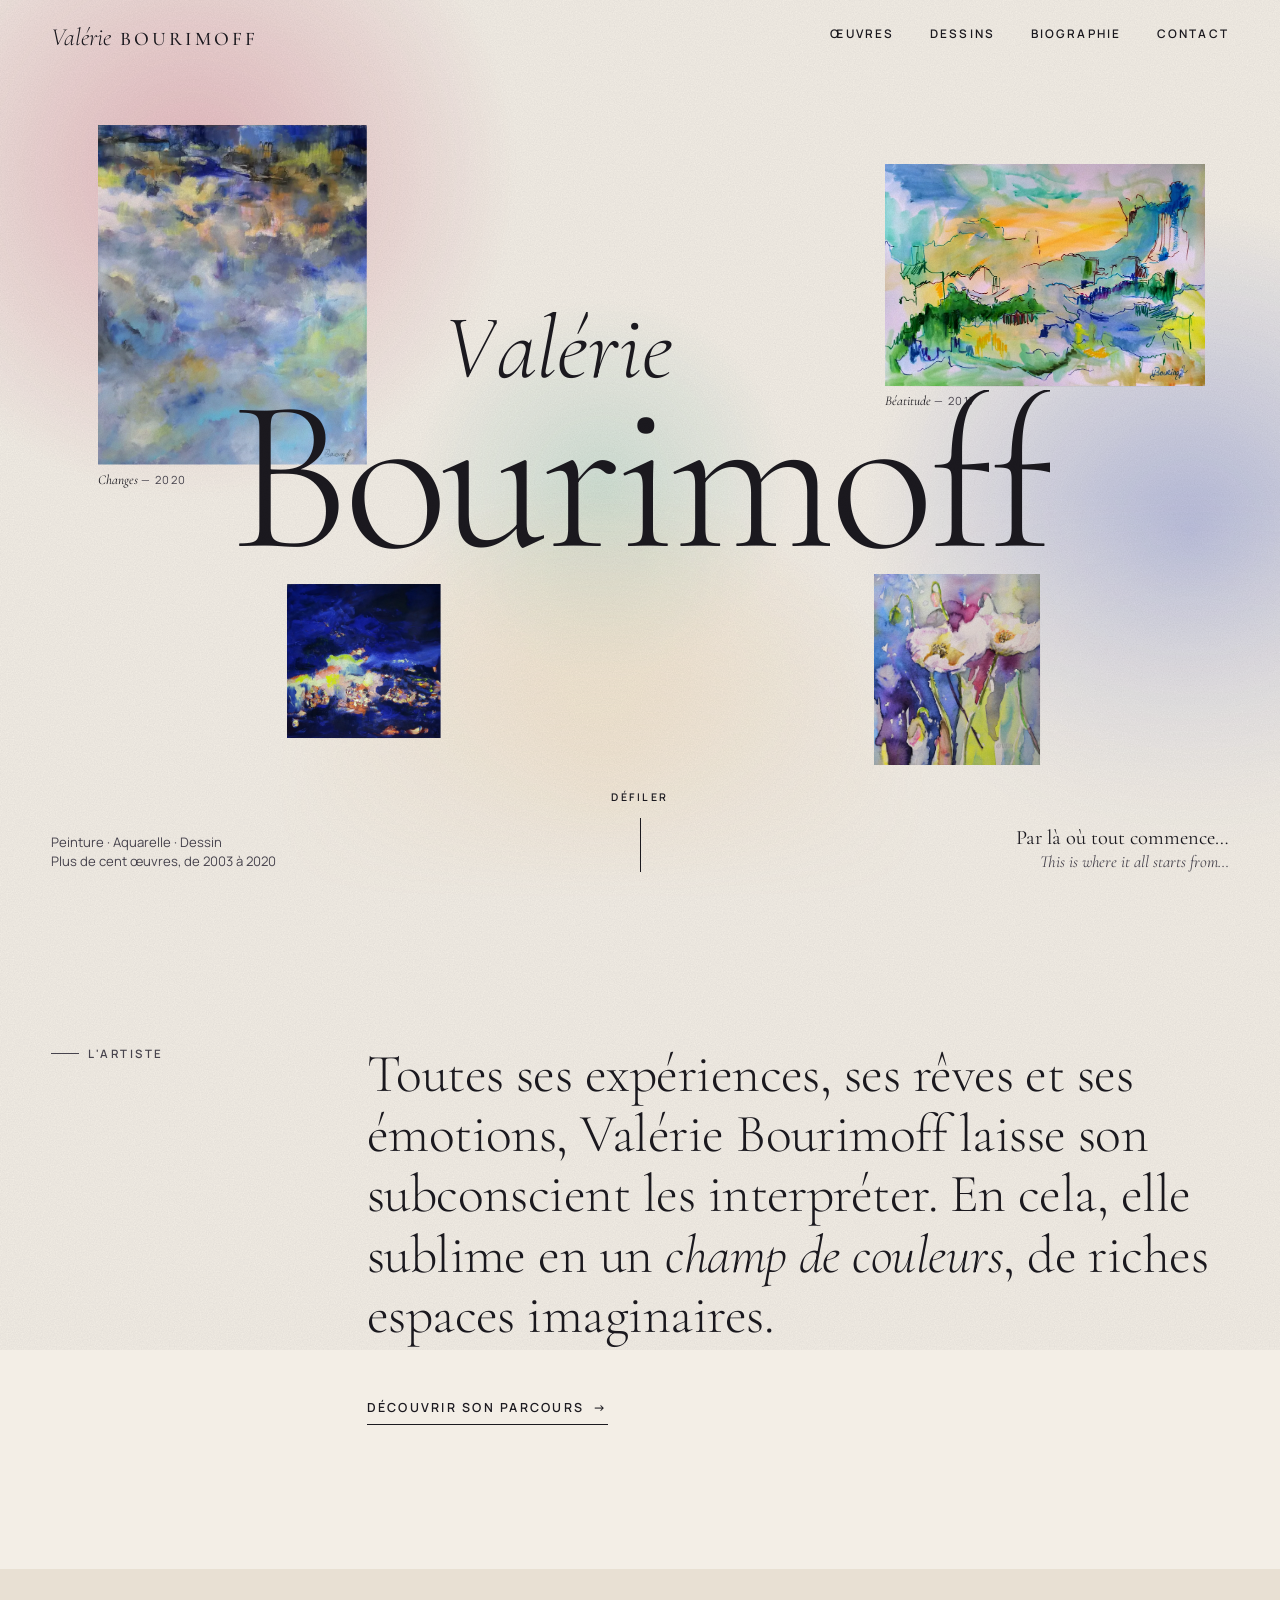
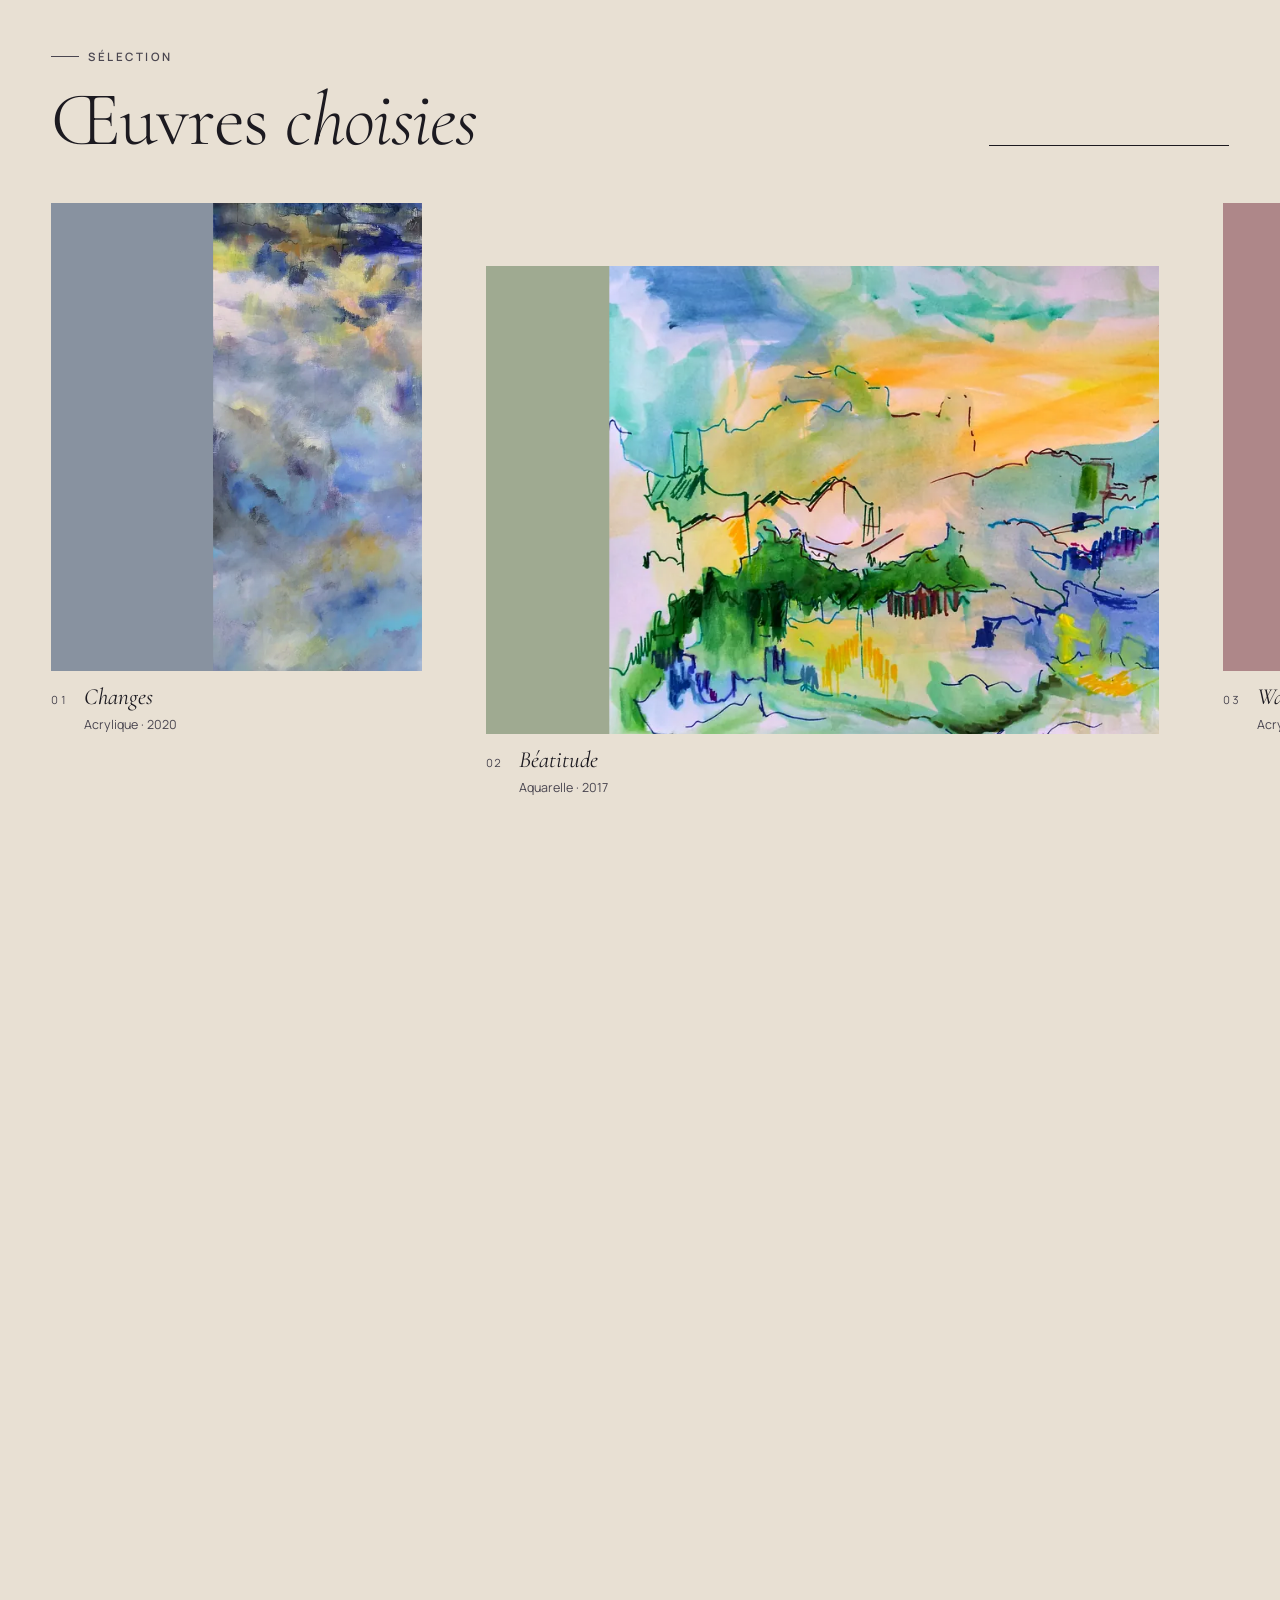
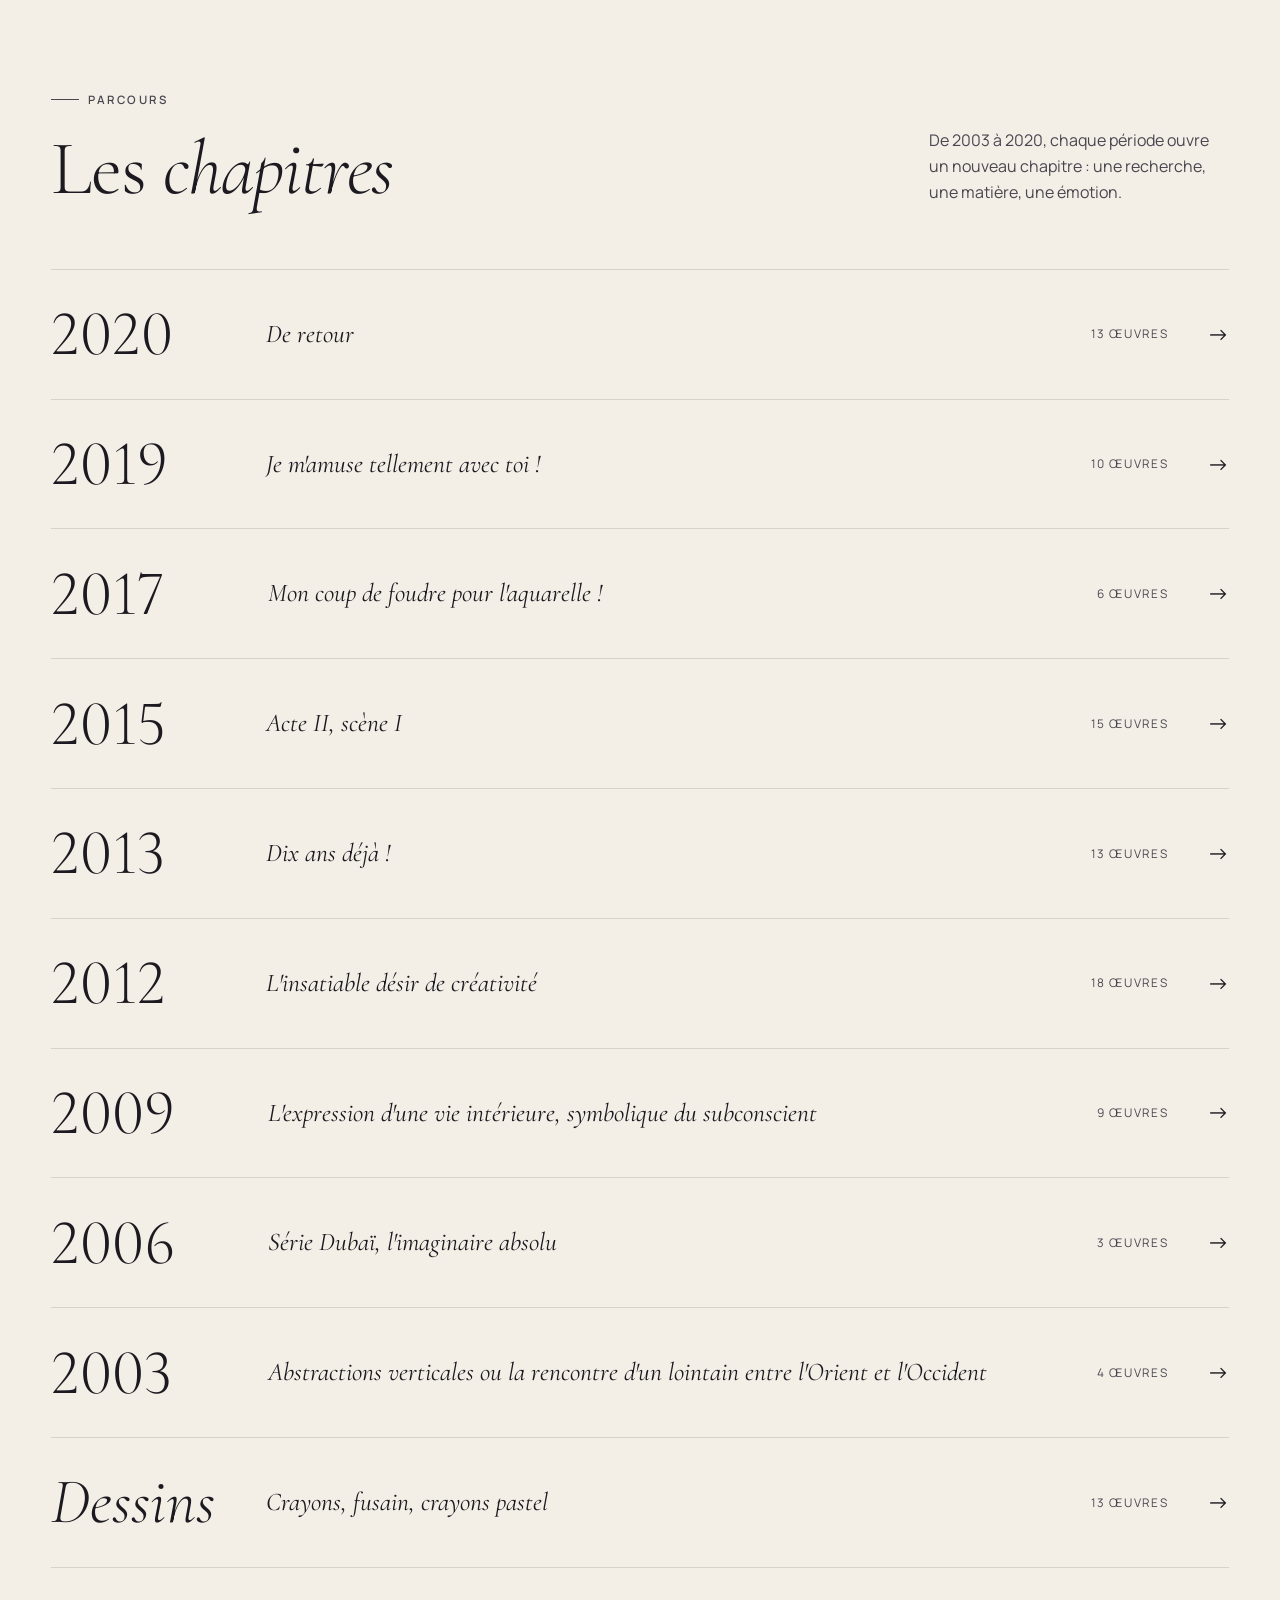
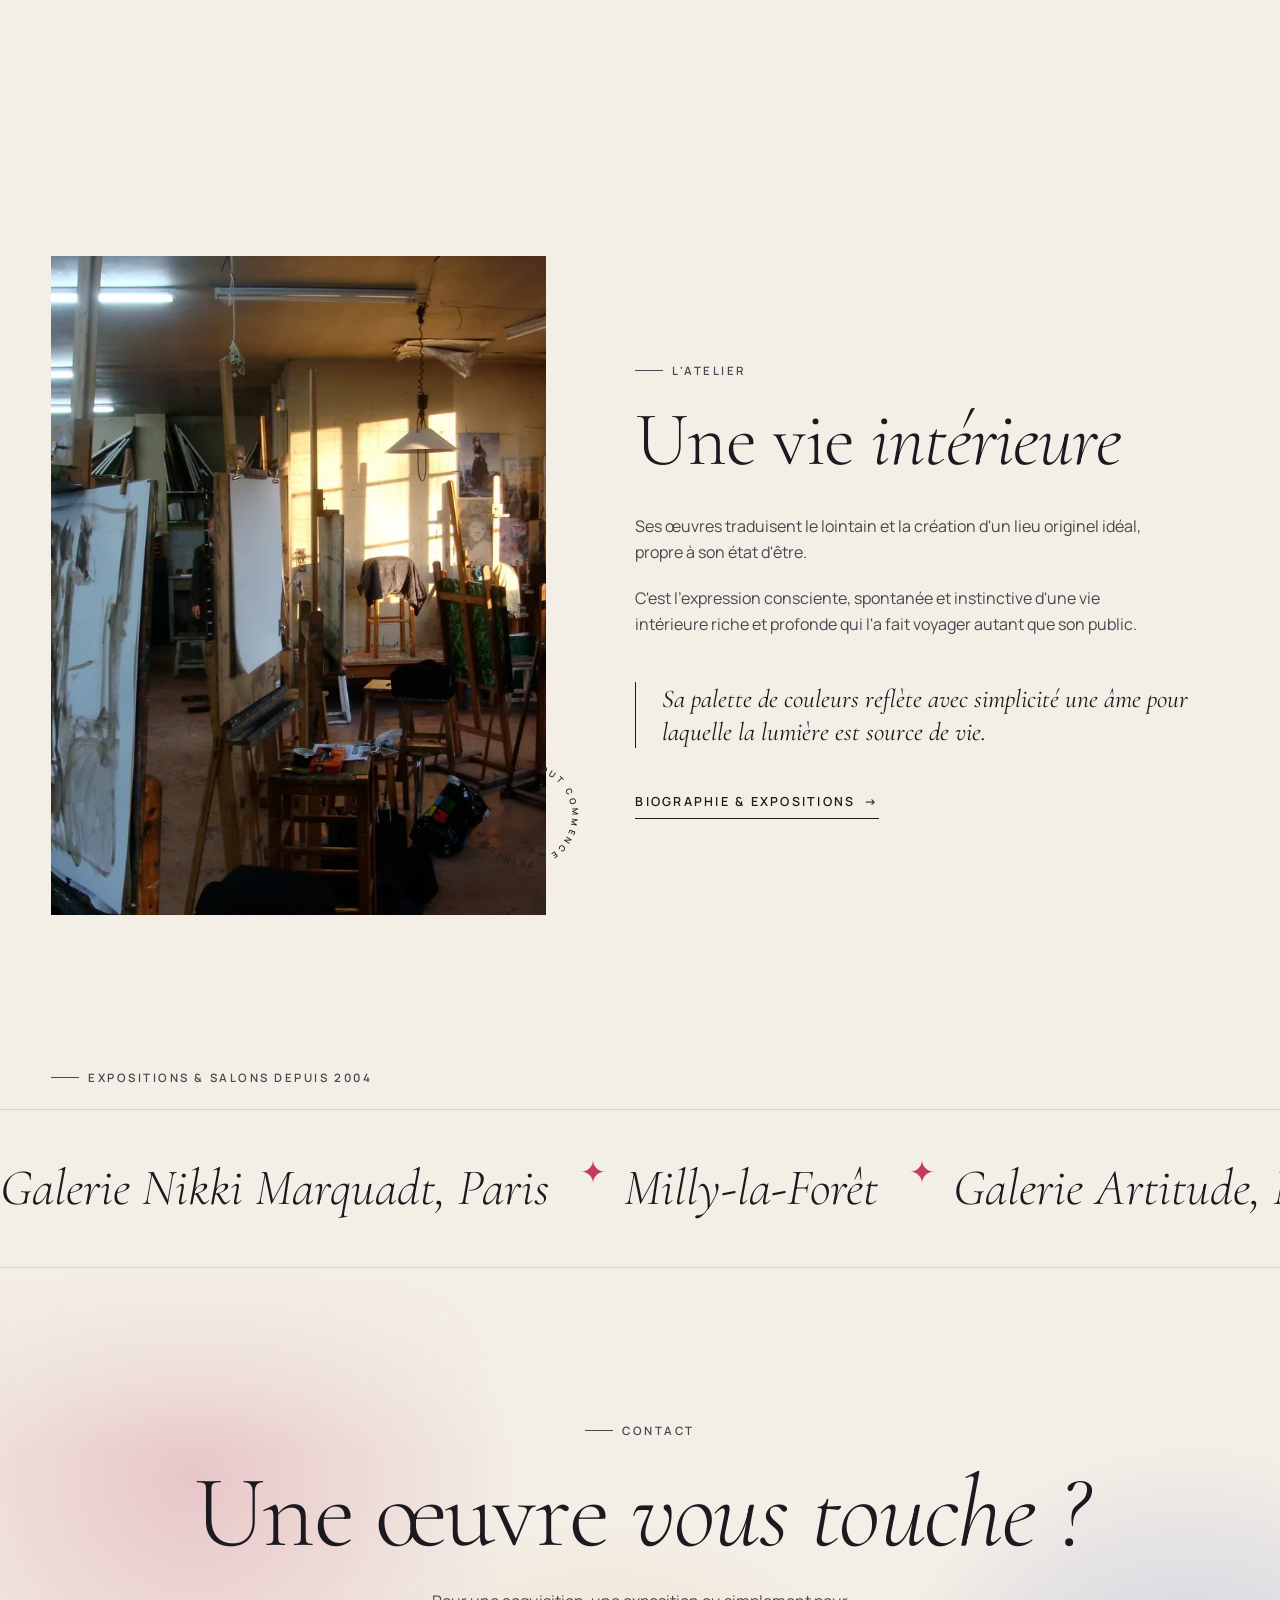
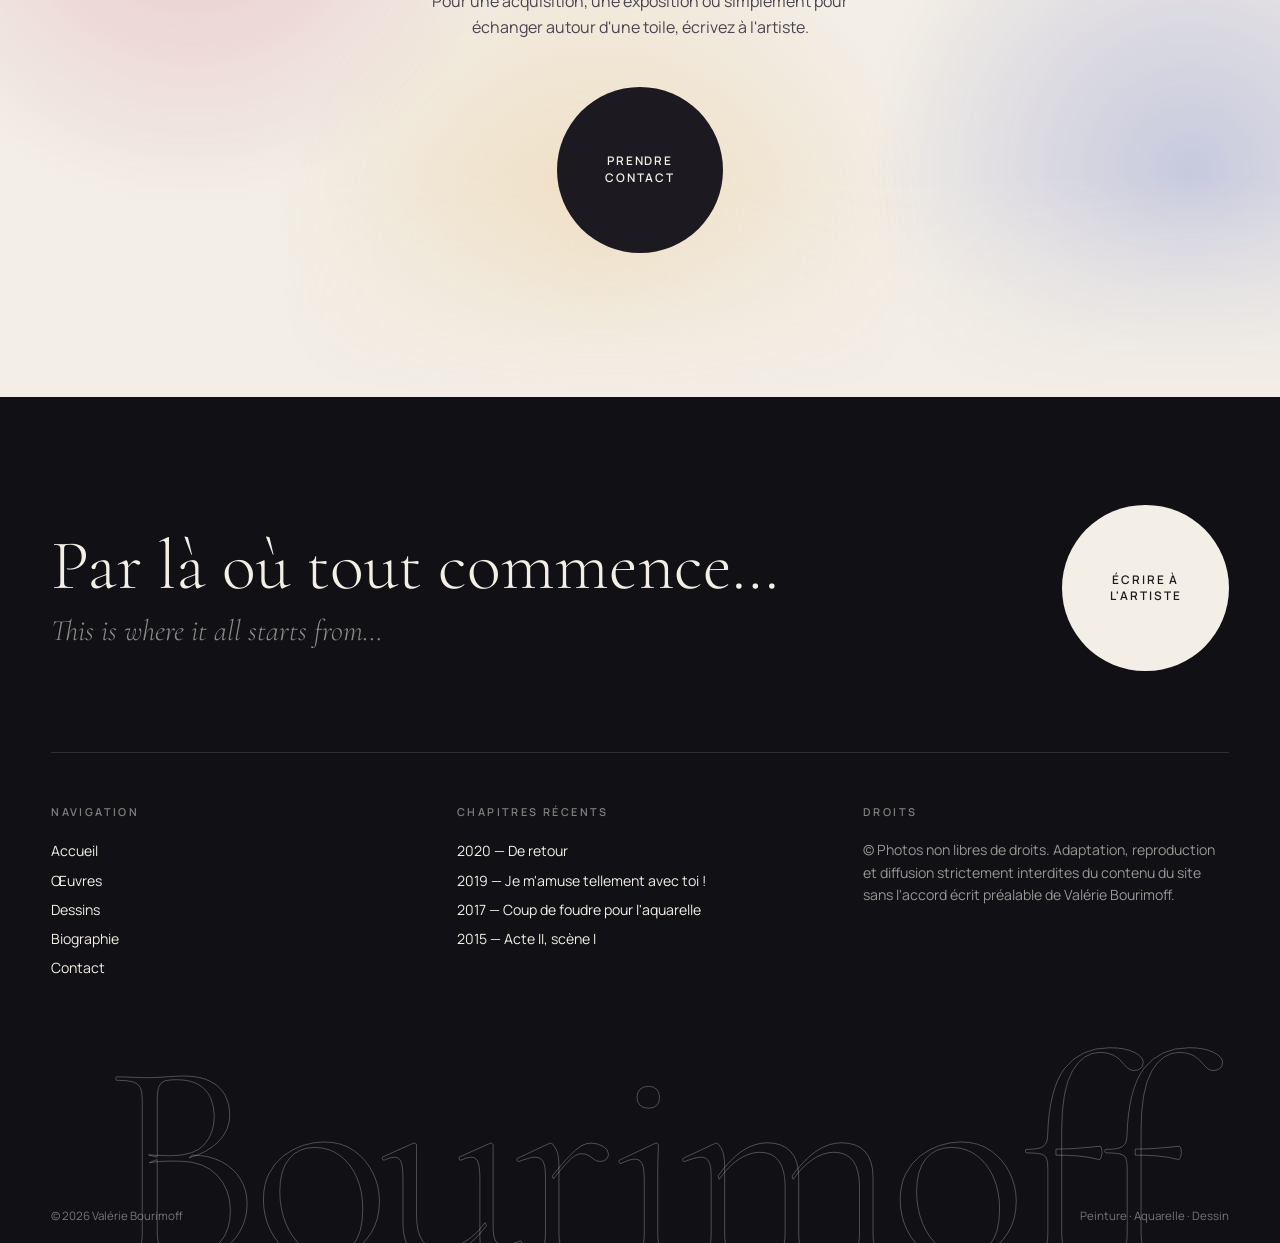
==== index.html @ 1ee59952 "Site de Valérie Bourimoff : accueil, catalogue des œuvres, biographie et contact Reprise des 104 œuv" ====
<!doctype html>
<html lang="fr" class="no-js">
<head>
  <meta charset="utf-8">
  <meta name="viewport" content="width=device-width, initial-scale=1, viewport-fit=cover">
  <title>Valérie Bourimoff — Peintre</title>
  <meta name="description" content="Valérie Bourimoff, peintre. Paysages imaginaires, abstractions, aquarelles et dessins : découvrez plus de cent œuvres, de 2003 à 2020.">
  <meta name="theme-color" content="#f3eee6">
  <link rel="icon" href="assets/img/favicon.svg" type="image/svg+xml">
  <meta property="og:type" content="website">
  <meta property="og:locale" content="fr_FR">
  <meta property="og:site_name" content="Valérie Bourimoff">
  <meta property="og:title" content="Valérie Bourimoff — Peintre">
  <meta property="og:description" content="Par là où tout commence… Paysages imaginaires, abstractions, aquarelles et dessins.">
  <meta property="og:image" content="assets/img/site/og.jpg">
  <meta name="twitter:card" content="summary_large_image">
  <link rel="preconnect" href="https://fonts.googleapis.com">
  <link rel="preconnect" href="https://fonts.gstatic.com" crossorigin>
  <link rel="stylesheet" href="https://fonts.googleapis.com/css2?family=Cormorant+Garamond:ital,wght@0,300;0,400;0,500;1,300;1,400&family=Manrope:wght@400;500;600&display=swap">
  <link rel="stylesheet" href="assets/css/style.css">
  <link rel="preload" as="image" href="assets/img/oeuvres/m/changes.webp">
  <script>
    (function (h) {
      h.classList.remove('no-js'); h.classList.add('js');
      try {
        if (sessionStorage.getItem('vb-nav')) { h.classList.add('is-entering'); sessionStorage.removeItem('vb-nav'); }
        if (!sessionStorage.getItem('vb-visited') && !matchMedia('(prefers-reduced-motion: reduce)').matches) h.classList.add('show-loader');
      } catch (e) {}
      setTimeout(function () { h.classList.remove('is-entering', 'show-loader'); h.classList.add('is-ready'); }, 7000);
    })(document.documentElement);
  </script>
  <script type="application/ld+json">
    {"@context":"https://schema.org","@type":"Person","name":"Valérie Bourimoff","jobTitle":"Peintre","description":"Peintre : paysages imaginaires, abstractions, aquarelles et dessins."}
  </script>
</head>
<body data-page="home">
  <a class="skip" href="#contenu">Aller au contenu</a>

  <div class="loader" aria-hidden="true">
    <div class="loader__inner">
      <div class="loader__name">
        <em><span style="--i:0">V</span><span style="--i:1">a</span><span style="--i:2">l</span><span style="--i:3">é</span><span style="--i:4">r</span><span style="--i:5">i</span><span style="--i:6">e</span></em><span style="--i:7">B</span><span style="--i:8">o</span><span style="--i:9">u</span><span style="--i:10">r</span><span style="--i:11">i</span><span style="--i:12">m</span><span style="--i:13">o</span><span style="--i:14">f</span><span style="--i:15">f</span>
      </div>
      <div class="loader__bar"><span></span></div>
      <div class="loader__count">0%</div>
    </div>
  </div>

  <header class="site-header" data-header>
    <a class="brand" href="index.html" aria-label="Valérie Bourimoff, accueil"><span class="brand__first">Valérie</span> <span class="brand__last">Bourimoff</span></a>
    <nav class="nav" aria-label="Navigation principale">
      <ul>
        <li><a href="oeuvres.html"><span class="roll" data-text="Œuvres"><span>Œuvres</span></span></a></li>
        <li><a href="oeuvres.html#chapitre-dessins"><span class="roll" data-text="Dessins"><span>Dessins</span></span></a></li>
        <li><a href="biographie.html"><span class="roll" data-text="Biographie"><span>Biographie</span></span></a></li>
        <li><a href="contact.html"><span class="roll" data-text="Contact"><span>Contact</span></span></a></li>
      </ul>
    </nav>
    <button class="menu-btn" type="button" aria-expanded="false" aria-controls="menu"><span class="menu-btn__label">Menu</span><span class="menu-btn__lines" aria-hidden="true"></span></button>
  </header>

  <div class="menu" id="menu" data-dark inert>
    <ul class="menu__links">
      <li><a href="index.html" aria-current="page"><small>01</small>Accueil</a></li>
      <li><a href="oeuvres.html"><small>02</small>Œuvres</a></li>
      <li><a href="oeuvres.html#chapitre-dessins"><small>03</small>Dessins</a></li>
      <li><a href="biographie.html"><small>04</small>Biographie</a></li>
      <li><a href="contact.html"><small>05</small>Contact</a></li>
    </ul>
    <div class="menu__foot"><p>Par là où tout commence…</p><span>Peinture · Aquarelle · Dessin</span></div>
  </div>

  <main id="contenu">

    <!-- Hero -->
    <section class="hero" data-hero>
      <div class="pigments" aria-hidden="true"><span></span><span></span><span></span><span></span></div>

      <div class="hero__stage">
        <h1 class="hero__title" aria-label="Valérie Bourimoff">
          <span class="first" aria-hidden="true" data-chars>Valérie</span>
          <span class="last" aria-hidden="true" data-chars>Bourimoff</span>
        </h1>

        <a class="hero__art hero__art--a" href="oeuvres.html#oeuvre-changes" data-work="changes" data-depth="22" data-speed="-0.18" data-cursor="Voir">
          <span class="frame"><img src="assets/img/oeuvres/m/changes.webp" width="712" height="900" alt="Changes, acrylique, 2020" fetchpriority="high"></span>
          <span class="sr-only">Voir l'œuvre</span>
          <span class="hero__cap" aria-hidden="true"><em>Changes</em> — 2020</span>
        </a>
        <a class="hero__art hero__art--b" href="oeuvres.html#oeuvre-beatitude" data-work="beatitude" data-depth="-16" data-speed="-0.08" data-cursor="Voir">
          <span class="frame"><img src="assets/img/oeuvres/m/beatitude.webp" width="900" height="625" alt="Béatitude, aquarelle, 2017"></span>
          <span class="hero__cap" aria-hidden="true"><em>Béatitude</em> — 2017</span>
        </a>
        <a class="hero__art hero__art--c" href="oeuvres.html#oeuvre-sans-titre-2019-02" data-work="sans-titre-2019-02" data-depth="30" data-speed="-0.3" data-cursor="Voir">
          <span class="frame"><img src="assets/img/oeuvres/m/sans-titre-2019-02.webp" width="784" height="900" alt="Sans titre, aquarelle, 2019"></span>
        </a>
        <a class="hero__art hero__art--d" href="oeuvres.html#oeuvre-jt20hf2" data-work="jt20hf2" data-depth="-26" data-speed="-0.22" data-cursor="Voir">
          <span class="frame"><img src="assets/img/oeuvres/m/jt20hf2.webp" width="896" height="900" alt="JT20HF2, acrylique, 2013"></span>
        </a>
      </div>

      <div class="hero__foot">
        <p class="js-fade">Peinture · Aquarelle · Dessin<br>Plus de cent œuvres, de 2003 à 2020</p>
        <a class="scroll-cue js-fade" href="#manifeste">Défiler<i></i></a>
        <p class="tagline js-fade">Par là où tout commence…<em>This is where it all starts from…</em></p>
      </div>
    </section>

    <!-- Manifeste -->
    <section class="section wrap" id="manifeste" aria-label="L'artiste">
      <div class="manifesto">
        <div class="manifesto__aside"><span class="eyebrow" data-reveal>L'artiste</span></div>
        <div>
          <p class="manifesto__text scrub" data-scrub>Toutes ses expériences, ses rêves et ses émotions, Valérie Bourimoff laisse son subconscient les interpréter. En cela, elle sublime en un <em>champ de couleurs</em>, de riches espaces imaginaires.</p>
          <div class="manifesto__more" data-reveal><a class="link-arrow" href="biographie.html">Découvrir son parcours <span class="arrow" aria-hidden="true">→</span></a></div>
        </div>
      </div>
    </section>

    <!-- Sélection -->
    <section class="hs" data-hscroll aria-labelledby="sel-title">
      <div class="hs__sticky">
        <div class="hs__head">
          <div>
            <span class="eyebrow">Sélection</span>
            <h2 class="h2 split" id="sel-title" data-split>Œuvres <em>choisies</em></h2>
          </div>
          <div class="hs__progress" aria-hidden="true"><span></span></div>
        </div>
        <div class="hs__track" data-selection>
          <div class="card card--end"><a class="btn-round" href="oeuvres.html" data-magnetic>Voir toutes<br>les œuvres</a></div>
        </div>
      </div>
    </section>

    <!-- Chapitres -->
    <section class="section wrap" aria-labelledby="chap-title">
      <div class="section-head">
        <div>
          <span class="eyebrow">Parcours</span>
          <h2 class="h2 split" id="chap-title" data-split>Les <em>chapitres</em></h2>
        </div>
        <p data-reveal>De 2003 à 2020, chaque période ouvre un nouveau chapitre&nbsp;: une recherche, une matière, une émotion.</p>
      </div>
      <ol class="chapters" data-chapters>
        <li><a href="oeuvres.html#chapitre-2020" data-dark data-preview="assets/img/oeuvres/m/changes.webp"><img class="chapters__thumb" src="assets/img/oeuvres/m/changes.webp" alt="" loading="lazy"><span class="chapters__year">2020</span><span class="chapters__title">De retour</span><span class="chapters__count">13 œuvres</span><span class="chapters__arrow" aria-hidden="true">→</span></a></li>
        <li><a href="oeuvres.html#chapitre-2019" data-dark data-preview="assets/img/oeuvres/m/sans-titre-2019-02.webp"><img class="chapters__thumb" src="assets/img/oeuvres/m/sans-titre-2019-02.webp" alt="" loading="lazy"><span class="chapters__year">2019</span><span class="chapters__title">Je m'amuse tellement avec toi&nbsp;!</span><span class="chapters__count">10 œuvres</span><span class="chapters__arrow" aria-hidden="true">→</span></a></li>
        <li><a href="oeuvres.html#chapitre-2017" data-dark data-preview="assets/img/oeuvres/m/samba.webp"><img class="chapters__thumb" src="assets/img/oeuvres/m/samba.webp" alt="" loading="lazy"><span class="chapters__year">2017</span><span class="chapters__title">Mon coup de foudre pour l'aquarelle&nbsp;!</span><span class="chapters__count">6 œuvres</span><span class="chapters__arrow" aria-hidden="true">→</span></a></li>
        <li><a href="oeuvres.html#chapitre-2015" data-dark data-preview="assets/img/oeuvres/m/innate.webp"><img class="chapters__thumb" src="assets/img/oeuvres/m/innate.webp" alt="" loading="lazy"><span class="chapters__year">2015</span><span class="chapters__title">Acte II, scène I</span><span class="chapters__count">15 œuvres</span><span class="chapters__arrow" aria-hidden="true">→</span></a></li>
        <li><a href="oeuvres.html#chapitre-2013" data-dark data-preview="assets/img/oeuvres/m/flowers-2.webp"><img class="chapters__thumb" src="assets/img/oeuvres/m/flowers-2.webp" alt="" loading="lazy"><span class="chapters__year">2013</span><span class="chapters__title">Dix ans déjà&nbsp;!</span><span class="chapters__count">13 œuvres</span><span class="chapters__arrow" aria-hidden="true">→</span></a></li>
        <li><a href="oeuvres.html#chapitre-2012" data-dark data-preview="assets/img/oeuvres/m/melancholia.webp"><img class="chapters__thumb" src="assets/img/oeuvres/m/melancholia.webp" alt="" loading="lazy"><span class="chapters__year">2012</span><span class="chapters__title">L'insatiable désir de créativité</span><span class="chapters__count">18 œuvres</span><span class="chapters__arrow" aria-hidden="true">→</span></a></li>
        <li><a href="oeuvres.html#chapitre-2009" data-dark data-preview="assets/img/oeuvres/m/drips-and-drops.webp"><img class="chapters__thumb" src="assets/img/oeuvres/m/drips-and-drops.webp" alt="" loading="lazy"><span class="chapters__year">2009</span><span class="chapters__title">L'expression d'une vie intérieure, symbolique du subconscient</span><span class="chapters__count">9 œuvres</span><span class="chapters__arrow" aria-hidden="true">→</span></a></li>
        <li><a href="oeuvres.html#chapitre-2006" data-dark data-preview="assets/img/oeuvres/m/dubai-i.webp"><img class="chapters__thumb" src="assets/img/oeuvres/m/dubai-i.webp" alt="" loading="lazy"><span class="chapters__year">2006</span><span class="chapters__title">Série Dubaï, l'imaginaire absolu</span><span class="chapters__count">3 œuvres</span><span class="chapters__arrow" aria-hidden="true">→</span></a></li>
        <li><a href="oeuvres.html#chapitre-2003" data-dark data-preview="assets/img/oeuvres/m/asian-swarmings.webp"><img class="chapters__thumb" src="assets/img/oeuvres/m/asian-swarmings.webp" alt="" loading="lazy"><span class="chapters__year">2003</span><span class="chapters__title">Abstractions verticales ou la rencontre d'un lointain entre l'Orient et l'Occident</span><span class="chapters__count">4 œuvres</span><span class="chapters__arrow" aria-hidden="true">→</span></a></li>
        <li><a href="oeuvres.html#chapitre-dessins" data-dark data-preview="assets/img/oeuvres/m/sophie-2.webp"><img class="chapters__thumb" src="assets/img/oeuvres/m/sophie-2.webp" alt="" loading="lazy"><span class="chapters__year"><em>Dessins</em></span><span class="chapters__title">Crayons, fusain, crayons pastel</span><span class="chapters__count">13 œuvres</span><span class="chapters__arrow" aria-hidden="true">→</span></a></li>
      </ol>
    </section>

    <!-- Atelier -->
    <section class="section wrap" aria-labelledby="studio-title">
      <div class="studio">
        <div class="studio__media">
          <div class="studio__frame" data-reveal="clip"><div class="px" data-parallax="0.08"><img src="assets/img/site/atelier.webp" width="768" height="1024" alt="L'atelier de Valérie Bourimoff" loading="lazy"></div></div>
          <svg class="studio__badge" viewBox="0 0 120 120" aria-hidden="true">
            <defs><path id="badge-circle" d="M60,60 m-46,0 a46,46 0 1,1 92,0 a46,46 0 1,1 -92,0"/></defs>
            <text><textPath href="#badge-circle" textLength="286" lengthAdjust="spacing">PAR LÀ OÙ TOUT COMMENCE · PEINTURE · </textPath></text>
          </svg>
        </div>
        <div class="studio__text">
          <span class="eyebrow">L'atelier</span>
          <h2 class="h2 split" id="studio-title" data-split>Une vie <em>intérieure</em></h2>
          <p data-reveal>Ses œuvres traduisent le lointain et la création d'un lieu originel idéal, propre à son état d'être.</p>
          <p data-reveal>C'est l'expression consciente, spontanée et instinctive d'une vie intérieure riche et profonde qui l'a fait voyager autant que son public.</p>
          <blockquote class="studio__quote" data-reveal>Sa palette de couleurs reflète avec simplicité une âme pour laquelle la lumière est source de vie.</blockquote>
          <div data-reveal><a class="link-arrow" href="biographie.html">Biographie &amp; expositions <span class="arrow" aria-hidden="true">→</span></a></div>
        </div>
      </div>
    </section>

    <!-- Expositions -->
    <section aria-label="Lieux d'exposition">
      <div class="wrap" style="margin-bottom:22px"><span class="eyebrow">Expositions &amp; salons depuis 2004</span></div>
      <div class="marquee">
        <div class="marquee__track">
          <span>Galerie Nikki Marquadt, Paris</span><b>✦</b><span>Milly-la-Forêt</span><b>✦</b><span>Galerie Artitude, Malte</span><b>✦</b><span>Salon des Arts de Vaucresson</span><b>✦</b><span>Hôtel de Ville de Boulogne-Billancourt</span><b>✦</b><span>Galerie d'Agesseau</span><b>✦</b><span>Étampes</span><b>✦</b><span>Salon des Artistes de Suresnes</span><b>✦</b><span>Salon de Ballancourt</span><b>✦</b>
          <span aria-hidden="true">Galerie Nikki Marquadt, Paris</span><b aria-hidden="true">✦</b><span aria-hidden="true">Milly-la-Forêt</span><b aria-hidden="true">✦</b><span aria-hidden="true">Galerie Artitude, Malte</span><b aria-hidden="true">✦</b><span aria-hidden="true">Salon des Arts de Vaucresson</span><b aria-hidden="true">✦</b><span aria-hidden="true">Hôtel de Ville de Boulogne-Billancourt</span><b aria-hidden="true">✦</b><span aria-hidden="true">Galerie d'Agesseau</span><b aria-hidden="true">✦</b><span aria-hidden="true">Étampes</span><b aria-hidden="true">✦</b><span aria-hidden="true">Salon des Artistes de Suresnes</span><b aria-hidden="true">✦</b><span aria-hidden="true">Salon de Ballancourt</span><b aria-hidden="true">✦</b>
        </div>
      </div>
    </section>

    <!-- Contact -->
    <section class="section cta wrap" aria-labelledby="cta-title">
      <div class="pigments" aria-hidden="true"><span></span><span></span><span></span></div>
      <span class="eyebrow">Contact</span>
      <h2 class="h2 split" id="cta-title" data-split style="margin-top:22px">Une œuvre <em>vous touche&nbsp;?</em></h2>
      <p data-reveal>Pour une acquisition, une exposition ou simplement pour échanger autour d'une toile, écrivez à l'artiste.</p>
      <a class="btn-round" href="contact.html" data-magnetic>Prendre<br>contact</a>
    </section>
  </main>

  <footer class="site-footer" data-dark>
    <div class="footer__top">
      <p class="footer__quote">Par là où tout commence…<em>This is where it all starts from…</em></p>
      <a class="btn-round btn-round--light" href="contact.html" data-magnetic>Écrire à<br>l'artiste</a>
    </div>
    <div class="footer__grid">
      <div>
        <h3>Navigation</h3>
        <ul>
          <li><a href="index.html">Accueil</a></li>
          <li><a href="oeuvres.html">Œuvres</a></li>
          <li><a href="oeuvres.html#chapitre-dessins">Dessins</a></li>
          <li><a href="biographie.html">Biographie</a></li>
          <li><a href="contact.html">Contact</a></li>
        </ul>
      </div>
      <div>
        <h3>Chapitres récents</h3>
        <ul>
          <li><a href="oeuvres.html#chapitre-2020">2020 — De retour</a></li>
          <li><a href="oeuvres.html#chapitre-2019">2019 — Je m'amuse tellement avec toi&nbsp;!</a></li>
          <li><a href="oeuvres.html#chapitre-2017">2017 — Coup de foudre pour l'aquarelle</a></li>
          <li><a href="oeuvres.html#chapitre-2015">2015 — Acte II, scène I</a></li>
        </ul>
      </div>
      <div>
        <h3>Droits</h3>
        <p>© Photos non libres de droits. Adaptation, reproduction et diffusion strictement interdites du contenu du site sans l'accord écrit préalable de Valérie Bourimoff.</p>
      </div>
    </div>
    <div class="footer__name" aria-hidden="true">Bourimoff</div>
    <div class="footer__bottom"><span>© <span data-year>2026</span> Valérie Bourimoff</span><span>Peinture · Aquarelle · Dessin</span></div>
  </footer>

  <div class="curtain" aria-hidden="true"></div>

  <script src="assets/js/data.js"></script>
  <script src="assets/js/lightbox.js"></script>
  <script src="assets/js/main.js"></script>
</body>
</html>
---- assets/css/style.css ----
/* ==========================================================================
   Valérie Bourimoff — feuille de style
   ========================================================================== */

:root {
  --paper: #f3eee6;
  --paper-deep: #e8e0d3;
  --ink: #1c1a20;
  --ink-2: #4a4650;
  --ink-3: #8c8792;
  --line: rgba(28, 26, 32, 0.13);
  --night: #111015;

  --rose: #c23b62;
  --ultramarine: #2b47c4;
  --ochre: #e3a23b;
  --viridian: #2f9c86;

  --serif: "Cormorant Garamond", "Cormorant", Garamond, "Times New Roman", serif;
  --sans: "Manrope", "Helvetica Neue", Arial, sans-serif;

  --gutter: clamp(16px, 4vw, 64px);
  --gap: clamp(14px, 2.2vw, 36px);
  --header-h: 76px;

  --ease: cubic-bezier(0.19, 1, 0.22, 1);
  --ease-io: cubic-bezier(0.65, 0, 0.35, 1);
}

/* ---------- Base ---------- */

*,
*::before,
*::after { box-sizing: border-box; }

html {
  -webkit-text-size-adjust: 100%;
  scroll-behavior: smooth;
  scroll-padding-top: 140px;
}

body {
  margin: 0;
  background: var(--paper);
  color: var(--ink);
  font-family: var(--sans);
  font-size: 1rem;
  line-height: 1.65;
  -webkit-font-smoothing: antialiased;
  -moz-osx-font-smoothing: grayscale;
  overflow-x: hidden;
  text-rendering: optimizeLegibility;
}

/* Grain papier */
body::after {
  content: "";
  position: fixed;
  inset: -50%;
  z-index: 3000;
  pointer-events: none;
  opacity: 0.075;
  background-image: url("data:image/svg+xml,%3Csvg xmlns='http://www.w3.org/2000/svg' width='220' height='220'%3E%3Cfilter id='n'%3E%3CfeTurbulence type='fractalNoise' baseFrequency='.85' numOctaves='3' stitchTiles='stitch'/%3E%3CfeColorMatrix values='0 0 0 0 0 0 0 0 0 0 0 0 0 0 0 0 0 0 .9 0'/%3E%3C/filter%3E%3Crect width='100%25' height='100%25' filter='url(%23n)'/%3E%3C/svg%3E");
  animation: grain 1.2s steps(6) infinite;
}

@keyframes grain {
  0%, 100% { transform: translate(0, 0); }
  20% { transform: translate(-3%, 2%); }
  40% { transform: translate(2%, -4%); }
  60% { transform: translate(-4%, -1%); }
  80% { transform: translate(3%, 3%); }
}

img { display: block; max-width: 100%; height: auto; }
a { color: inherit; text-decoration: none; }
button { font: inherit; color: inherit; background: none; border: 0; padding: 0; cursor: pointer; }
ul, ol { margin: 0; padding: 0; list-style: none; }
h1, h2, h3, h4, p, figure, blockquote { margin: 0; }

::selection { background: var(--rose); color: #fff; }

:focus-visible {
  outline: 2px solid var(--ultramarine);
  outline-offset: 4px;
  border-radius: 2px;
}

.sr-only {
  position: absolute !important;
  width: 1px; height: 1px;
  overflow: hidden;
  clip: rect(0 0 0 0);
  white-space: nowrap;
}

.skip {
  position: fixed;
  top: 12px; left: 12px;
  z-index: 5000;
  padding: 10px 16px;
  background: var(--ink);
  color: var(--paper);
  transform: translateY(-200%);
  transition: transform 0.3s var(--ease);
}
.skip:focus { transform: none; }

.wrap { padding-inline: var(--gutter); }

/* ---------- Typo helpers ---------- */

.eyebrow {
  display: inline-flex;
  align-items: center;
  gap: 0.8em;
  font-size: 0.72rem;
  font-weight: 600;
  letter-spacing: 0.22em;
  text-transform: uppercase;
  color: var(--ink-2);
}
.eyebrow::before {
  content: "";
  width: 2.4em;
  height: 1px;
  background: currentColor;
}

.display {
  font-family: var(--serif);
  font-weight: 300;
  line-height: 0.95;
  letter-spacing: -0.015em;
}
.display em { font-style: italic; font-weight: 300; }

.h2 {
  font-family: var(--serif);
  font-weight: 300;
  font-size: clamp(2.6rem, 6vw, 6rem);
  line-height: 0.98;
  letter-spacing: -0.015em;
}
.h2 em { font-style: italic; }

.lead {
  font-family: var(--serif);
  font-size: clamp(1.45rem, 2.4vw, 2.2rem);
  line-height: 1.3;
  font-weight: 400;
}

/* ---------- Boutons & liens ---------- */

.link-arrow {
  display: inline-flex;
  align-items: center;
  gap: 0.7em;
  font-size: 0.78rem;
  font-weight: 600;
  letter-spacing: 0.18em;
  text-transform: uppercase;
  position: relative;
  padding-bottom: 6px;
}
.link-arrow::after {
  content: "";
  position: absolute;
  left: 0; right: 0; bottom: 0;
  height: 1px;
  background: currentColor;
  transform-origin: right;
  transition: transform 0.7s var(--ease);
}
.link-arrow:hover::after { transform: scaleX(0); }
.link-arrow .arrow { transition: transform 0.6s var(--ease); }
.link-arrow:hover .arrow { transform: translateX(6px); }

.btn {
  position: relative;
  display: inline-flex;
  align-items: center;
  justify-content: center;
  gap: 0.7em;
  padding: 1.05rem 1.9rem;
  border: 1px solid currentColor;
  border-radius: 999px;
  font-size: 0.76rem;
  font-weight: 600;
  letter-spacing: 0.18em;
  text-transform: uppercase;
  overflow: hidden;
  isolation: isolate;
  transition: color 0.5s var(--ease);
}
.btn::before {
  content: "";
  position: absolute;
  inset: 0;
  z-index: -1;
  background: var(--ink);
  border-radius: inherit;
  transform: translateY(101%);
  transition: transform 0.6s var(--ease);
}
.btn:hover { color: var(--paper); }
.btn:hover::before { transform: none; }
.btn--light::before { background: var(--paper); }
.btn--light:hover { color: var(--ink); }

.btn-round {
  position: relative;
  display: inline-grid;
  place-items: center;
  width: clamp(130px, 13vw, 180px);
  aspect-ratio: 1;
  border-radius: 50%;
  background: var(--ink);
  color: var(--paper);
  font-size: 0.74rem;
  font-weight: 600;
  letter-spacing: 0.16em;
  text-transform: uppercase;
  text-align: center;
  line-height: 1.4;
  padding: 1.5rem;
  overflow: hidden;
  isolation: isolate;
  transition: transform 0.6s var(--ease);
}
.btn-round::before {
  content: "";
  position: absolute;
  inset: 0;
  z-index: -1;
  background: var(--rose);
  border-radius: 50%;
  transform: scale(0);
  transition: transform 0.7s var(--ease);
}
.btn-round:hover::before { transform: scale(1); }
.btn-round--light { background: var(--paper); color: var(--ink); }
.btn-round--light:hover { color: #fff; }

/* Effet « roll » du texte */
.roll {
  position: relative;
  display: inline-block;
  overflow: hidden;
  vertical-align: top;
}
.roll > span { display: block; transition: transform 0.6s var(--ease); }
.roll::after {
  content: attr(data-text);
  position: absolute;
  left: 0; top: 100%;
  transition: transform 0.6s var(--ease);
}
.roll:hover > span,
.roll:hover::after,
a:hover > .roll > span,
a:hover > .roll::after { transform: translateY(-100%); }

/* ---------- En-tête ---------- */

.site-header {
  position: fixed;
  inset: 0 0 auto;
  z-index: 60;
  height: var(--header-h);
  display: flex;
  align-items: center;
  justify-content: space-between;
  padding-inline: var(--gutter);
  transition: transform 0.7s var(--ease), background-color 0.5s, border-color 0.5s, color 0.5s;
  border-bottom: 1px solid transparent;
}
.site-header.is-scrolled {
  background: rgba(243, 238, 230, 0.82);
  -webkit-backdrop-filter: blur(16px) saturate(1.2);
  backdrop-filter: blur(16px) saturate(1.2);
  border-color: var(--line);
}
.site-header.is-hidden { transform: translateY(-100%); }

.brand {
  font-family: var(--serif);
  font-size: 1.55rem;
  line-height: 1;
  white-space: nowrap;
  position: relative;
  z-index: 2;
}
.brand__first { font-style: italic; font-weight: 300; }
.brand__last {
  font-weight: 500;
  font-size: 0.78em;
  letter-spacing: 0.16em;
  text-transform: uppercase;
  margin-left: 0.15em;
}

.nav ul { display: flex; gap: clamp(20px, 2.8vw, 44px); }
.nav a {
  font-size: 0.74rem;
  font-weight: 600;
  letter-spacing: 0.18em;
  text-transform: uppercase;
  position: relative;
  padding-block: 6px;
}
.nav a[aria-current="page"]::before {
  content: "";
  position: absolute;
  left: 50%; bottom: -4px;
  width: 4px; height: 4px;
  margin-left: -2px;
  border-radius: 50%;
  background: var(--rose);
}

.menu-btn {
  display: none;
  position: relative;
  z-index: 2;
  align-items: center;
  gap: 10px;
  font-size: 0.74rem;
  font-weight: 600;
  letter-spacing: 0.18em;
  text-transform: uppercase;
  padding: 10px 0;
}
.menu-btn__lines { position: relative; width: 26px; height: 8px; }
.menu-btn__lines::before,
.menu-btn__lines::after {
  content: "";
  position: absolute;
  left: 0; right: 0;
  height: 1.5px;
  background: currentColor;
  transition: transform 0.6s var(--ease), top 0.6s var(--ease);
}
.menu-btn__lines::before { top: 0; }
.menu-btn__lines::after { top: 100%; }
.menu-open .menu-btn__lines::before { top: 50%; transform: rotate(45deg); }
.menu-open .menu-btn__lines::after { top: 50%; transform: rotate(-45deg); }

.menu-open .site-header {
  color: var(--paper);
  background: transparent;
  border-color: transparent;
  -webkit-backdrop-filter: none;
  backdrop-filter: none;
  transform: none;
}

@media (max-width: 860px) {
  :root { --header-h: 64px; }
  .nav { display: none; }
  .menu-btn { display: inline-flex; }
  .brand { font-size: 1.3rem; }
}

/* ---------- Menu mobile ---------- */

.menu {
  position: fixed;
  inset: 0;
  z-index: 55;
  background: var(--ink);
  color: var(--paper);
  display: flex;
  flex-direction: column;
  justify-content: space-between;
  padding: calc(var(--header-h) + 6vh) var(--gutter) 32px;
  clip-path: inset(0 0 100% 0);
  visibility: hidden;
  transition: clip-path 0.9s var(--ease-io), visibility 0s 0.9s;
}
.menu.is-open {
  clip-path: inset(0 0 0 0);
  visibility: visible;
  transition: clip-path 0.9s var(--ease-io), visibility 0s;
}
.menu__links li { overflow: hidden; }
.menu__links a {
  display: flex;
  align-items: baseline;
  gap: 0.6em;
  font-family: var(--serif);
  font-weight: 300;
  font-size: clamp(3rem, 14vw, 6rem);
  line-height: 1.08;
  transform: translateY(105%);
  transition: transform 0.9s var(--ease);
}
.menu__links a small {
  font-family: var(--sans);
  font-size: 0.75rem;
  letter-spacing: 0.15em;
  color: var(--ink-3);
}
.menu__links a:hover { font-style: italic; }
.menu.is-open .menu__links a { transform: none; }
.menu.is-open .menu__links li:nth-child(2) a { transition-delay: 0.06s; }
.menu.is-open .menu__links li:nth-child(3) a { transition-delay: 0.12s; }
.menu.is-open .menu__links li:nth-child(4) a { transition-delay: 0.18s; }
.menu.is-open .menu__links li:nth-child(5) a { transition-delay: 0.24s; }
.menu__foot {
  display: flex;
  justify-content: space-between;
  align-items: flex-end;
  gap: 20px;
  font-size: 0.8rem;
  color: rgba(243, 238, 230, 0.65);
  opacity: 0;
  transition: opacity 0.6s 0.3s;
}
.menu.is-open .menu__foot { opacity: 1; }
.menu__foot p { font-family: var(--serif); font-style: italic; font-size: 1.3rem; color: var(--paper); }

/* ---------- Curseur ---------- */

.cursor {
  position: fixed;
  top: 0; left: 0;
  z-index: 2500;
  pointer-events: none;
  display: none;
}
.has-cursor .cursor { display: block; }
.has-cursor,
.has-cursor * { cursor: none !important; }
.has-cursor input,
.has-cursor textarea,
.has-cursor select { cursor: auto !important; }

.cursor__dot,
.cursor__ring {
  position: absolute;
  top: 0; left: 0;
  border-radius: 50%;
  will-change: transform;
}
.cursor__dot {
  width: 6px; height: 6px;
  margin: -3px 0 0 -3px;
  background: var(--ink);
  transition: opacity 0.3s, background-color 0.3s;
}
.cursor__ring {
  width: 38px; height: 38px;
  margin: -19px 0 0 -19px;
  display: grid;
  place-items: center;
}
.cursor__ring::before {
  content: "";
  position: absolute;
  inset: 0;
  border-radius: 50%;
  border: 1px solid rgba(28, 26, 32, 0.45);
  transition: transform 0.55s var(--ease), background-color 0.4s, border-color 0.4s;
}
.cursor__label {
  position: relative;
  font-size: 0.68rem;
  font-weight: 600;
  letter-spacing: 0.16em;
  text-transform: uppercase;
  color: var(--paper);
  opacity: 0;
  transform: scale(0.6);
  transition: opacity 0.3s, transform 0.5s var(--ease);
  white-space: nowrap;
}
.cursor.is-link .cursor__ring::before { transform: scale(1.6); border-color: rgba(28, 26, 32, 0.25); }
.cursor.is-label .cursor__ring::before { transform: scale(2.5); background: var(--ink); border-color: var(--ink); }
.cursor.is-label .cursor__label { opacity: 1; transform: none; }
.cursor.is-label .cursor__dot { opacity: 0; }
.cursor.is-hidden { opacity: 0; }
.cursor.is-light .cursor__dot { background: var(--paper); }
.cursor.is-light .cursor__ring::before { border-color: rgba(243, 238, 230, 0.5); }
.cursor.is-light.is-label .cursor__ring::before { background: var(--paper); border-color: var(--paper); }
.cursor.is-light .cursor__label { color: var(--ink); }

/* ---------- Transitions de page & loader ---------- */

.curtain {
  position: fixed;
  inset: 0;
  z-index: 4000;
  pointer-events: none;
  background: var(--ink);
  transform: scaleY(0);
  transform-origin: bottom;
}
.curtain.is-leaving {
  transform: scaleY(1);
  transition: transform 0.7s var(--ease-io);
}
.is-entering .curtain { transform: scaleY(1); transform-origin: top; }
.curtain.is-entered {
  transform: scaleY(0);
  transform-origin: top;
  transition: transform 0.9s var(--ease-io);
}

.loader { display: none; }
.show-loader .loader {
  position: fixed;
  inset: 0;
  z-index: 4500;
  display: grid;
  place-items: center;
  background: var(--paper);
  transition: clip-path 1.2s var(--ease-io);
  clip-path: inset(0 0 0 0);
}
.loader.is-done { clip-path: inset(0 0 100% 0); }
.loader__inner { text-align: center; }
.loader__name {
  font-family: var(--serif);
  font-weight: 300;
  font-size: clamp(2.6rem, 8vw, 6rem);
  line-height: 1;
  display: flex;
  justify-content: center;
  overflow: hidden;
  padding-bottom: 0.1em;
}
.loader__name em { font-style: italic; margin-right: 0.25em; }
.loader__name span {
  display: inline-block;
  transform: translateY(110%);
  animation: rise 1.1s var(--ease) forwards;
  animation-delay: calc(var(--i) * 45ms + 0.1s);
}
.loader__bar {
  width: min(260px, 60vw);
  height: 1px;
  margin: 28px auto 0;
  background: var(--line);
  position: relative;
  overflow: hidden;
}
.loader__bar span {
  position: absolute;
  inset: 0;
  background: var(--ink);
  transform-origin: left;
  transform: scaleX(var(--p, 0));
  transition: transform 0.5s var(--ease);
}
.loader__count {
  margin-top: 14px;
  font-size: 0.72rem;
  letter-spacing: 0.2em;
  color: var(--ink-2);
  font-variant-numeric: tabular-nums;
}

@keyframes rise { to { transform: none; } }

/* ---------- Révélations ---------- */

.js [data-reveal] {
  opacity: 0;
  transform: translateY(46px);
  transition: opacity 1.2s var(--ease), transform 1.2s var(--ease);
  transition-delay: var(--d, 0s);
}
.js [data-reveal].is-in { opacity: 1; transform: none; }

.js [data-reveal="fade"] { transform: none; }

.js [data-reveal="clip"] {
  opacity: 1;
  transform: none;
  clip-path: inset(100% 0 0 0);
  transition: clip-path 1.5s var(--ease-io);
  transition-delay: var(--d, 0s);
}
.js [data-reveal="clip"] img {
  transform: scale(1.25);
  transition: transform 2s var(--ease);
  transition-delay: var(--d, 0s);
}
.js [data-reveal="clip"].is-in { clip-path: inset(0 0 0 0); }
.js [data-reveal="clip"].is-in img { transform: none; }

.split .w {
  display: inline-block;
  overflow: hidden;
  vertical-align: top;
  padding: 0 0.08em 0.22em 0;
  margin: 0 -0.08em -0.22em 0;
}
.split .w > span {
  display: inline-block;
  transform: translateY(115%);
  transition: transform 1.3s var(--ease);
  transition-delay: calc(var(--i, 0) * 45ms + var(--d, 0s));
}
.split.is-in .w > span { transform: none; }

/* ---------- Sections communes ---------- */

.section { padding-block: clamp(90px, 16vh, 200px); }

.section-head {
  display: flex;
  justify-content: space-between;
  align-items: flex-end;
  gap: 32px;
  margin-bottom: clamp(40px, 7vh, 90px);
}
.section-head .eyebrow { margin-bottom: 22px; }
.section-head p { max-width: 30ch; color: var(--ink-2); }

@media (max-width: 700px) {
  .section-head { flex-direction: column; align-items: flex-start; }
}

/* ==========================================================================
   Accueil
   ========================================================================== */

.hero {
  position: relative;
  min-height: 100vh;
  min-height: 100svh;
  display: grid;
  grid-template-rows: 1fr auto;
  padding: calc(var(--header-h) + 4vh) var(--gutter) 28px;
  overflow: hidden;
  isolation: isolate;
}

.pigments {
  position: absolute;
  inset: 0;
  z-index: -2;
  pointer-events: none;
  overflow: hidden;
  -webkit-mask-image: linear-gradient(#000 55%, transparent);
  mask-image: linear-gradient(#000 55%, transparent);
}
.cta .pigments,
.bigquote .pigments {
  -webkit-mask-image: linear-gradient(transparent, #000 25%, #000 70%, transparent);
  mask-image: linear-gradient(transparent, #000 25%, #000 70%, transparent);
}
.pigments span {
  position: absolute;
  width: 58vmax;
  aspect-ratio: 1;
  border-radius: 50%;
  background: radial-gradient(circle at center, var(--c) 0%, transparent 62%);
  opacity: 0.3;
  mix-blend-mode: multiply;
  animation: drift 26s ease-in-out infinite alternate;
  will-change: transform;
}
.pigments span:nth-child(1) { --c: var(--rose); top: -22%; left: -14%; }
.pigments span:nth-child(2) { --c: var(--ultramarine); top: 18%; right: -22%; animation-duration: 32s; animation-delay: -8s; }
.pigments span:nth-child(3) { --c: var(--ochre); bottom: -30%; left: 18%; animation-duration: 28s; animation-delay: -14s; opacity: 0.34; }
.pigments span:nth-child(4) { --c: var(--viridian); top: 30%; left: 30%; width: 34vmax; animation-duration: 36s; animation-delay: -4s; opacity: 0.18; }

@keyframes drift {
  0% { transform: translate(0, 0) scale(1); }
  33% { transform: translate(6vw, 4vh) scale(1.12); }
  66% { transform: translate(-4vw, 8vh) scale(0.94); }
  100% { transform: translate(3vw, -6vh) scale(1.06); }
}

.hero__stage {
  position: relative;
  display: grid;
  place-items: center;
}

.hero__title {
  position: relative;
  z-index: 3;
  text-align: center;
  font-family: var(--serif);
  font-weight: 300;
  line-height: 0.8;
  letter-spacing: -0.025em;
  font-size: clamp(4.4rem, 17vw, 19rem);
  pointer-events: none;
}
.hero__title .first {
  display: block;
  font-style: italic;
  font-size: 0.42em;
  letter-spacing: 0;
  margin-bottom: 0.05em;
  transform: translateX(-0.9em);
}
.hero__title .last { display: block; }
.hero__title .ch {
  display: inline-block;
  overflow: hidden;
  vertical-align: top;
  padding-bottom: 0.08em;
  margin-bottom: -0.08em;
}
.hero__title .ch > span {
  display: inline-block;
  transform: translateY(105%);
  transition: transform 1.5s var(--ease);
  transition-delay: calc(var(--i) * 55ms + 0.15s);
}
.is-ready .hero__title .ch > span { transform: none; }
.no-js .hero__title .ch > span { transform: none; }

.hero__art {
  position: absolute;
  z-index: 1;
  margin: 0;
  will-change: transform;
}
.hero__art .frame {
  display: block;
  overflow: hidden;
  clip-path: inset(100% 0 0 0);
  transition: clip-path 1.6s var(--ease-io);
  transition-delay: var(--d, 0s);
  box-shadow: 0 30px 60px -30px rgba(28, 26, 32, 0.45);
}
.hero__art img {
  width: 100%;
  height: 100%;
  object-fit: cover;
  transform: scale(1.3);
  transition: transform 2.2s var(--ease);
  transition-delay: var(--d, 0s);
}
.is-ready .hero__art .frame { clip-path: inset(0 0 0 0); }
.is-ready .hero__art img { transform: none; }
.no-js .hero__art .frame { clip-path: none; }
.no-js .hero__art img { transform: none; }

.hero__art .hero__cap {
  margin-top: 10px;
  font-size: 0.7rem;
  letter-spacing: 0.12em;
  text-transform: uppercase;
  color: var(--ink-2);
  opacity: 0;
  transition: opacity 1s 1.4s;
}
.is-ready .hero__art .hero__cap { opacity: 1; }
.hero__art .hero__cap em { font-family: var(--serif); font-size: 1.2em; text-transform: none; letter-spacing: 0; color: var(--ink); }

.hero__art--a { width: clamp(150px, 21vw, 360px); left: 4%; top: 2%; --d: 0.35s; }
.hero__art--a .frame { aspect-ratio: 1583 / 2000; }
.hero__art--b { width: clamp(180px, 25vw, 440px); right: 2%; top: 8%; --d: 0.5s; }
.hero__art--b .frame { aspect-ratio: 2000 / 1389; }
.hero__art--c { width: clamp(110px, 13vw, 230px); right: 16%; bottom: 0; --d: 0.7s; }
.hero__art--c .frame { aspect-ratio: 1743 / 2000; }
.hero__art--d { width: clamp(110px, 12vw, 210px); left: 20%; bottom: 4%; --d: 0.85s; }
.hero__art--d .frame { aspect-ratio: 1018 / 1023; }

.hero__foot {
  display: grid;
  grid-template-columns: 1fr auto 1fr;
  align-items: end;
  gap: 24px;
  position: relative;
  z-index: 4;
  padding-top: 24px;
}
.hero__foot p { font-size: 0.82rem; color: var(--ink-2); line-height: 1.5; }
.hero__foot .tagline {
  justify-self: end;
  text-align: right;
  font-family: var(--serif);
  font-size: clamp(1.15rem, 1.6vw, 1.5rem);
  color: var(--ink);
  line-height: 1.25;
}
.hero__foot .tagline em { display: block; color: var(--ink-2); font-size: 0.82em; }

.scroll-cue {
  display: flex;
  flex-direction: column;
  align-items: center;
  gap: 12px;
  font-size: 0.66rem;
  font-weight: 600;
  letter-spacing: 0.24em;
  text-transform: uppercase;
}
.scroll-cue i {
  display: block;
  width: 1px;
  height: 54px;
  background: var(--line);
  position: relative;
  overflow: hidden;
}
.scroll-cue i::after {
  content: "";
  position: absolute;
  inset: 0;
  background: var(--ink);
  animation: cue 2.2s var(--ease-io) infinite;
}
@keyframes cue {
  0% { transform: translateY(-100%); }
  60%, 100% { transform: translateY(100%); }
}

.hero .js-fade {
  opacity: 0;
  transform: translateY(20px);
  transition: opacity 1.2s var(--ease) 1.1s, transform 1.2s var(--ease) 1.1s;
}
.is-ready .hero .js-fade,
.no-js .hero .js-fade { opacity: 1; transform: none; }

@media (max-width: 860px) {
  .hero__stage { place-items: start center; padding-top: 3vh; min-height: 110vw; }
  .hero__title { font-size: 21vw; }
  .hero__title .first { transform: none; }
  .hero__art--a { width: 44vw; left: 1%; top: auto; bottom: 12%; }
  .hero__art--b { width: 54vw; right: -2%; top: 28%; }
  .hero__art--c { width: 30vw; right: 9%; bottom: 0; }
  .hero__art--d { display: none; }
  .hero__art .hero__cap { display: none; }
  .hero__foot { grid-template-columns: 1fr; gap: 14px; }
  .hero__foot .tagline { justify-self: start; text-align: left; }
  .scroll-cue { display: none; }
}

/* ---------- Manifeste ---------- */

.manifesto {
  display: grid;
  grid-template-columns: minmax(0, 1fr) minmax(0, 3fr);
  gap: var(--gap);
}
.manifesto__text {
  font-family: var(--serif);
  font-weight: 300;
  font-size: clamp(1.9rem, 4.2vw, 4.3rem);
  line-height: 1.12;
  letter-spacing: -0.01em;
}
.manifesto__text em { font-style: italic; }
.scrub .sw { opacity: 0.14; transition: opacity 0.5s, color 0.5s; }
.scrub .sw.on { opacity: 1; }
.no-js .scrub .sw { opacity: 1; }
.manifesto__aside { display: flex; flex-direction: column; justify-content: space-between; gap: 30px; }
.manifesto__more { margin-top: 48px; }

@media (max-width: 860px) {
  .manifesto { grid-template-columns: 1fr; }
}

/* ---------- Sélection (défilement horizontal) ---------- */

.hs { position: relative; background: var(--paper-deep); }
.hs__sticky {
  position: sticky;
  top: 0;
  height: 100vh;
  overflow: hidden;
  display: flex;
  flex-direction: column;
  justify-content: center;
  gap: 5vh;
}
.hs__head {
  display: flex;
  justify-content: space-between;
  align-items: flex-end;
  gap: 24px;
  padding-inline: var(--gutter);
}
.hs__head .eyebrow { margin-bottom: 16px; }
.hs__progress {
  width: min(240px, 30vw);
  height: 1px;
  background: var(--line);
  position: relative;
  margin-bottom: 12px;
}
.hs__progress span {
  position: absolute;
  inset: 0;
  background: var(--ink);
  transform-origin: left;
  transform: scaleX(var(--p, 0));
}
.hs__track {
  display: flex;
  align-items: flex-start;
  gap: clamp(28px, 5vw, 90px);
  padding-inline: var(--gutter);
  will-change: transform;
  width: max-content;
}

.hs { --hh: clamp(260px, 52vh, 620px); }
.card {
  flex: 0 0 auto;
  display: block;
  width: calc(var(--hh) * var(--ar, 1));
  text-align: left;
  position: relative;
}
.card:nth-child(even) { margin-top: 7vh; }
.card__frame {
  display: block;
  width: 100%;
  height: var(--hh);
  overflow: hidden;
  background: var(--c, var(--paper));
  position: relative;
}
.card__frame img {
  width: 100%;
  height: 100%;
  object-fit: cover;
  transform: scale(1.12) translateX(var(--shift, 0));
  transition: transform 1.2s var(--ease);
}
.card:hover .card__frame img { transform: scale(1.05) translateX(var(--shift, 0)); }
.card__cap {
  display: flex;
  gap: 16px;
  align-items: baseline;
  padding-top: 14px;
}
.card__num { font-size: 0.7rem; letter-spacing: 0.14em; color: var(--ink-2); font-variant-numeric: tabular-nums; }
.card__title { font-family: var(--serif); font-style: italic; font-size: 1.45rem; line-height: 1.1; }
.card__meta { display: block; font-size: 0.78rem; color: var(--ink-2); margin-top: 4px; }

.card--end {
  width: auto;
  height: var(--hh);
  display: grid;
  place-items: center;
  padding-inline: 4vw 8vw;
}

.hs.is-static .hs__sticky { position: relative; height: auto; padding-block: clamp(80px, 14vh, 160px); }
.hs.is-static .hs__track {
  width: auto;
  overflow-x: auto;
  scroll-snap-type: x mandatory;
  scrollbar-width: none;
  padding-bottom: 8px;
  -webkit-overflow-scrolling: touch;
}
.hs.is-static .hs__track::-webkit-scrollbar { display: none; }
.hs.is-static .card { scroll-snap-align: start; }
.hs.is-static { --hh: clamp(260px, 58vh, 520px); }
.hs.is-static .card:nth-child(even) { margin-top: 0; }

@media (max-width: 700px) {
  .hs.is-static { --hh: min(66vw, 60vh); }
  .hs__progress { display: none; }
}

/* ---------- Chapitres ---------- */

.chapters { border-top: 1px solid var(--line); }
.chapters a {
  display: grid;
  grid-template-columns: minmax(110px, 0.9fr) 4fr auto auto;
  align-items: center;
  gap: clamp(16px, 3vw, 48px);
  padding-block: clamp(22px, 3.6vh, 38px);
  border-bottom: 1px solid var(--line);
  position: relative;
  transition: color 0.4s, padding 0.7s var(--ease);
}
.chapters a::before {
  content: "";
  position: absolute;
  inset: -1px 0 -1px;
  background: var(--ink);
  transform: scaleY(0);
  transform-origin: bottom;
  transition: transform 0.6s var(--ease);
  z-index: -1;
}
.chapters li { position: relative; isolation: isolate; }
.chapters__year {
  font-family: var(--serif);
  font-weight: 300;
  font-size: clamp(2.4rem, 5vw, 5rem);
  line-height: 1;
  font-variant-numeric: lining-nums;
}
.chapters__title { font-family: var(--serif); font-style: italic; font-size: clamp(1.15rem, 2vw, 1.9rem); line-height: 1.2; }
.chapters__count { font-size: 0.74rem; letter-spacing: 0.14em; text-transform: uppercase; color: var(--ink-2); white-space: nowrap; }
.chapters__arrow { font-size: 1.4rem; transition: transform 0.6s var(--ease); }
.chapters__thumb { display: none; }

@media (hover: hover) {
  .chapters:hover a { color: var(--ink-3); }
  .chapters a:hover { color: var(--paper); padding-inline: 2vw; }
  .chapters a:hover::before { transform: scaleY(1); transform-origin: top; }
  .chapters a:hover .chapters__count { color: rgba(243, 238, 230, 0.7); }
  .chapters a:hover .chapters__arrow { transform: translateX(8px) rotate(-45deg); }
}

@media (max-width: 700px) {
  .chapters a { grid-template-columns: 72px 1fr auto; row-gap: 4px; }
  .chapters__thumb { display: block; grid-row: span 2; width: 72px; height: 72px; object-fit: cover; }
  .chapters__year { font-size: 2.2rem; }
  .chapters__title { grid-column: 2 / 4; grid-row: 2; font-size: 1.1rem; }
  .chapters__count { grid-column: 3; grid-row: 1; justify-self: end; }
  .chapters__arrow { display: none; }
}

.preview {
  position: fixed;
  top: 0; left: 0;
  z-index: 45;
  width: clamp(220px, 20vw, 340px);
  aspect-ratio: 4 / 5;
  pointer-events: none;
  opacity: 0;
  transition: opacity 0.35s;
  will-change: transform;
}
.preview.is-on { opacity: 1; }
.preview__inner {
  position: absolute;
  inset: 0;
  overflow: hidden;
  transform: scale(0.7);
  transition: transform 0.7s var(--ease);
  box-shadow: 0 30px 70px -20px rgba(0, 0, 0, 0.5);
}
.preview.is-on .preview__inner { transform: none; }
.preview img {
  position: absolute;
  inset: 0;
  width: 100%;
  height: 100%;
  object-fit: cover;
  opacity: 0;
  transform: scale(1.15);
  transition: opacity 0.5s, transform 1s var(--ease);
}
.preview img.is-current { opacity: 1; transform: none; }

/* ---------- Atelier ---------- */

.studio {
  display: grid;
  grid-template-columns: minmax(0, 5fr) minmax(0, 6fr);
  gap: clamp(32px, 7vw, 120px);
  align-items: center;
}
.studio__media { position: relative; }
.studio__frame { overflow: hidden; aspect-ratio: 3 / 4; }
.studio__frame .px { height: 118%; margin-top: -9%; }
.studio__frame img { width: 100%; height: 100%; object-fit: cover; }
.studio__badge {
  position: absolute;
  right: -40px; bottom: 40px;
  width: 120px; height: 120px;
  animation: spin 22s linear infinite;
}
.studio__badge text { font-family: var(--sans); font-size: 8.4px; font-weight: 600; letter-spacing: 3.1px; text-transform: uppercase; fill: var(--ink); }
@keyframes spin { to { transform: rotate(360deg); } }

.studio__text .h2 { margin: 22px 0 36px; }
.studio__text p + p { margin-top: 1.2em; }
.studio__text p { color: var(--ink-2); max-width: 54ch; }
.studio__quote {
  margin-top: 44px;
  padding-left: 26px;
  border-left: 1px solid var(--ink);
  font-family: var(--serif);
  font-style: italic;
  font-size: clamp(1.35rem, 2vw, 1.85rem);
  line-height: 1.3;
}
.studio__text .link-arrow { margin-top: 44px; }

@media (max-width: 860px) {
  .studio { grid-template-columns: 1fr; }
  .studio__badge { right: 12px; bottom: -40px; width: 96px; height: 96px; }
}

/* ---------- Marquee ---------- */

.marquee {
  overflow: hidden;
  border-block: 1px solid var(--line);
  padding-block: clamp(22px, 4vh, 40px);
}
.marquee__track {
  display: flex;
  width: max-content;
  animation: marquee 70s linear infinite;
}
.marquee:hover .marquee__track { animation-play-state: paused; }
.marquee__track span {
  font-family: var(--serif);
  font-weight: 300;
  font-size: clamp(1.8rem, 4vw, 3.8rem);
  white-space: nowrap;
  padding-right: 0.6em;
}
.marquee__track span:nth-child(odd) { font-style: italic; }
.marquee__track b { font-weight: 300; color: var(--rose); padding-right: 0.6em; font-size: clamp(1.2rem, 2.4vw, 2.2rem); vertical-align: middle; }
@keyframes marquee { to { transform: translateX(-50%); } }

/* ---------- Appel à l'action ---------- */

.cta {
  position: relative;
  text-align: center;
  overflow: hidden;
  isolation: isolate;
}
.cta .h2 { font-size: clamp(2.8rem, 8vw, 8.5rem); }
.cta p { margin: 26px auto 46px; max-width: 46ch; color: var(--ink-2); }
.cta .pigments span { opacity: 0.22; }

/* ---------- Pied de page ---------- */

.site-footer {
  background: var(--night);
  color: var(--paper);
  padding: clamp(70px, 12vh, 140px) var(--gutter) 0;
  overflow: hidden;
  position: relative;
}
.footer__top {
  display: flex;
  justify-content: space-between;
  align-items: center;
  gap: 40px;
  padding-bottom: clamp(50px, 9vh, 100px);
  border-bottom: 1px solid rgba(243, 238, 230, 0.14);
}
.footer__quote {
  font-family: var(--serif);
  font-weight: 300;
  font-size: clamp(2.2rem, 5.5vw, 5.2rem);
  line-height: 1;
}
.footer__quote em { display: block; font-size: 0.42em; color: rgba(243, 238, 230, 0.55); margin-top: 0.5em; }
.footer__grid {
  display: grid;
  grid-template-columns: repeat(3, minmax(0, 1fr));
  gap: 40px;
  padding-block: 50px;
  font-size: 0.88rem;
}
.footer__grid h3 {
  font-size: 0.68rem;
  font-weight: 600;
  letter-spacing: 0.22em;
  text-transform: uppercase;
  color: rgba(243, 238, 230, 0.5);
  margin-bottom: 18px;
}
.footer__grid li + li { margin-top: 6px; }
.footer__grid a { transition: color 0.3s; }
.footer__grid a:hover { color: var(--ochre); }
.footer__grid p { color: rgba(243, 238, 230, 0.6); max-width: 40ch; line-height: 1.6; }
.footer__name {
  font-family: var(--serif);
  font-weight: 300;
  font-size: 22.5vw;
  line-height: 0.74;
  letter-spacing: -0.03em;
  text-align: center;
  margin: 0 calc(var(--gutter) * -1);
  color: transparent;
  -webkit-text-stroke: 1px rgba(243, 238, 230, 0.28);
  user-select: none;
  transform: translateY(14%);
}
.footer__bottom {
  position: absolute;
  left: var(--gutter); right: var(--gutter); bottom: 18px;
  display: flex;
  justify-content: space-between;
  font-size: 0.72rem;
  color: rgba(243, 238, 230, 0.45);
}

@media (max-width: 760px) {
  .footer__top { flex-direction: column; align-items: flex-start; }
  .footer__grid { grid-template-columns: 1fr 1fr; }
  .footer__grid > div:last-child { grid-column: 1 / -1; }
  .footer__bottom { position: static; padding-block: 16px; flex-direction: column; gap: 4px; }
  .footer__name { transform: none; margin-top: 10px; }
}

/* ==========================================================================
   Pages intérieures
   ========================================================================== */

.page-hero {
  position: relative;
  padding: calc(var(--header-h) + 12vh) var(--gutter) clamp(50px, 8vh, 90px);
  overflow: hidden;
  isolation: isolate;
}
.page-hero .pigments span { opacity: 0.2; }
.page-hero__title {
  font-family: var(--serif);
  font-weight: 300;
  font-size: clamp(4.2rem, 15vw, 15rem);
  line-height: 0.82;
  letter-spacing: -0.03em;
}
.page-hero__title em { font-style: italic; }
.page-hero__row {
  display: flex;
  justify-content: space-between;
  align-items: flex-end;
  gap: 30px;
  margin-top: clamp(28px, 5vh, 56px);
}
.page-hero__row p { max-width: 44ch; color: var(--ink-2); }
.page-hero__stat { font-family: var(--serif); font-size: clamp(1.3rem, 2vw, 1.8rem); white-space: nowrap; }
.page-hero__stat em { color: var(--ink-2); }

@media (max-width: 700px) {
  .page-hero__row { flex-direction: column; align-items: flex-start; }
}

/* ---------- Galerie ---------- */

.toolbar {
  position: sticky;
  top: var(--header-h);
  z-index: 30;
  display: flex;
  align-items: center;
  justify-content: space-between;
  gap: 20px;
  padding: 14px var(--gutter);
  background: rgba(243, 238, 230, 0.86);
  -webkit-backdrop-filter: blur(16px) saturate(1.2);
  backdrop-filter: blur(16px) saturate(1.2);
  border-block: 1px solid var(--line);
  transition: top 0.7s var(--ease);
}
.header-hidden .toolbar { top: 0; }

.chips { display: flex; gap: 8px; flex-wrap: wrap; }
.chip {
  display: inline-flex;
  align-items: center;
  gap: 8px;
  padding: 0.55rem 1.05rem;
  border: 1px solid var(--line);
  border-radius: 999px;
  font-size: 0.7rem;
  font-weight: 600;
  letter-spacing: 0.14em;
  text-transform: uppercase;
  white-space: nowrap;
  transition: background-color 0.4s, color 0.4s, border-color 0.4s;
}
.chip sup { font-size: 0.85em; color: var(--ink-2); letter-spacing: 0; top: 0; transition: color 0.4s; }
.chip:hover { border-color: var(--ink); }
.chip.is-active { background: var(--ink); color: var(--paper); border-color: var(--ink); }
.chip.is-active sup { color: rgba(243, 238, 230, 0.6); }

.toolbar__count { font-size: 0.78rem; color: var(--ink-2); white-space: nowrap; }
.toolbar__count b { font-family: var(--serif); font-size: 1.3rem; font-weight: 400; color: var(--ink); }

.years-mobile {
  flex: 0 0 calc(100% + var(--gutter) * 2);
  display: none;
  gap: 6px;
  overflow-x: auto;
  scrollbar-width: none;
  padding: 10px var(--gutter);
  margin-inline: calc(var(--gutter) * -1);
  border-top: 1px solid var(--line);
}
.years-mobile::-webkit-scrollbar { display: none; }
.years-mobile a {
  flex: 0 0 auto;
  font-family: var(--serif);
  font-size: 1.1rem;
  padding: 2px 10px;
  border-radius: 999px;
  color: var(--ink-2);
  transition: background-color 0.3s, color 0.3s;
}
.years-mobile a.is-active { background: var(--ink); color: var(--paper); }
.years-mobile a.is-empty { display: none; }

.works-layout {
  display: grid;
  grid-template-columns: 150px minmax(0, 1fr);
  gap: clamp(24px, 4vw, 70px);
  padding-inline: var(--gutter);
}

.year-index {
  position: sticky;
  top: calc(var(--header-h) + 110px);
  align-self: start;
  padding-top: 12vh;
  transition: top 0.7s var(--ease);
}
.header-hidden .year-index { top: 110px; }
.year-index li a {
  display: flex;
  align-items: center;
  gap: 12px;
  padding-block: 5px;
  font-family: var(--serif);
  font-size: 1.15rem;
  color: var(--ink-3);
  transition: color 0.4s;
}
.year-index li a::before {
  content: "";
  width: 14px;
  height: 1px;
  background: currentColor;
  transition: width 0.6s var(--ease);
}
.year-index li a:hover { color: var(--ink); }
.year-index li a.is-active { color: var(--ink); font-style: italic; }
.year-index li a.is-active::before { width: 34px; background: var(--rose); }
.year-index li a.is-empty { opacity: 0.35; pointer-events: none; }

.chapter { padding-top: clamp(70px, 12vh, 140px); }
.chapter.is-hidden { display: none; }
.chapter__head {
  display: grid;
  grid-template-columns: auto minmax(0, 1fr);
  gap: clamp(18px, 3vw, 50px);
  align-items: end;
  margin-bottom: clamp(30px, 5vh, 60px);
  padding-bottom: clamp(20px, 3vh, 34px);
  border-bottom: 1px solid var(--line);
}
.chapter__year {
  font-family: var(--serif);
  font-weight: 300;
  font-size: clamp(4.6rem, 11vw, 11rem);
  line-height: 0.78;
  letter-spacing: -0.03em;
}
.chapter__year.is-word { font-style: italic; }
.chapter__title {
  font-family: var(--serif);
  font-style: italic;
  font-size: clamp(1.4rem, 2.4vw, 2.3rem);
  line-height: 1.15;
  max-width: 26ch;
}
.chapter__meta { margin-top: 12px; font-size: 0.72rem; letter-spacing: 0.16em; text-transform: uppercase; color: var(--ink-2); }
.chapter__intro { margin-top: 16px; max-width: 62ch; color: var(--ink-2); font-size: 0.95rem; }

@media (max-width: 860px) {
  .works-layout { grid-template-columns: 1fr; }
  .year-index { display: none; }
  .years-mobile { display: flex; }
  .toolbar { flex-wrap: wrap; padding-bottom: 0; }
  .toolbar__count { display: none; }
  .chips { flex-wrap: nowrap; overflow-x: auto; scrollbar-width: none; margin-inline: calc(var(--gutter) * -1); padding-inline: var(--gutter); }
  .chips::-webkit-scrollbar { display: none; }
}
@media (max-width: 600px) {
  .chapter__head { grid-template-columns: 1fr; }
}

.masonry { display: flex; gap: var(--gap); align-items: flex-start; }
.masonry__col { flex: 1 1 0; min-width: 0; display: flex; flex-direction: column; gap: calc(var(--gap) * 1.4); }

.work { display: block; width: 100%; text-align: left; }
.work__frame {
  display: block;
  position: relative;
  overflow: hidden;
  background: var(--c, var(--paper-deep));
}
.work__frame img {
  width: 100%;
  height: auto;
  opacity: 0;
  transform: scale(1.06);
  transition: opacity 1s var(--ease), transform 1.4s var(--ease);
}
.work__frame img.is-loaded { opacity: 1; transform: none; }
.work:hover .work__frame img.is-loaded { transform: scale(1.04); }
.work__frame::after {
  content: "";
  position: absolute;
  inset: 0;
  box-shadow: inset 0 0 0 1px rgba(28, 26, 32, 0.06);
  pointer-events: none;
}
.work__cap {
  display: flex;
  justify-content: space-between;
  align-items: baseline;
  gap: 12px;
  padding-top: 12px;
}
.work__title {
  font-family: var(--serif);
  font-style: italic;
  font-size: clamp(1.05rem, 1.3vw, 1.3rem);
  line-height: 1.2;
}
.work__meta { font-size: 0.74rem; color: var(--ink-2); text-align: right; line-height: 1.4; flex-shrink: 0; }

.js .work { opacity: 0; transform: translateY(50px); transition: opacity 1.1s var(--ease), transform 1.1s var(--ease); transition-delay: var(--d, 0s); }
.js .work.is-in { opacity: 1; transform: none; }

.gallery-empty { padding: 20vh 0; text-align: center; font-family: var(--serif); font-size: 1.6rem; }

@media (max-width: 600px) {
  .work__cap { flex-direction: column; gap: 2px; }
  .work__meta { text-align: left; font-size: 0.7rem; }
}

.gallery-fade { transition: opacity 0.45s var(--ease); }
.gallery-fade.is-fading { opacity: 0; }

/* ==========================================================================
   Visionneuse
   ========================================================================== */

.lb {
  position: fixed;
  inset: 0;
  z-index: 200;
  display: grid;
  grid-template-rows: auto minmax(0, 1fr) auto;
  color: var(--paper);
  visibility: hidden;
  pointer-events: none;
}
.lb.is-open { visibility: visible; pointer-events: auto; }
.lb__bg {
  position: absolute;
  inset: 0;
  background:
    radial-gradient(ellipse 70% 60% at 50% 46%, color-mix(in srgb, var(--tint, #333) 32%, transparent) 0%, transparent 75%),
    #0f0e13;
  opacity: 0;
  transition: opacity 0.6s var(--ease), background 1s;
}
.lb.is-open .lb__bg { opacity: 1; }

.lb__top,
.lb__bottom {
  position: relative;
  z-index: 3;
  pointer-events: none;
  display: flex;
  justify-content: space-between;
  align-items: center;
  gap: 20px;
  padding: 18px var(--gutter);
  opacity: 0;
  transform: translateY(-10px);
  transition: opacity 0.5s, transform 0.6s var(--ease);
}
.lb__bottom { grid-row: 3; transform: translateY(10px); align-items: flex-end; padding-bottom: 24px; }
.lb__top > *,
.lb__bottom > * { pointer-events: auto; }
.lb :focus-visible { outline-color: var(--paper); }
.lb.is-open .lb__top,
.lb.is-open .lb__bottom { opacity: 1; transform: none; transition-delay: 0.2s; }
.lb.is-zoomed .lb__top,
.lb.is-zoomed .lb__bottom { opacity: 0; pointer-events: none; }

.lb__count { font-size: 0.74rem; letter-spacing: 0.18em; font-variant-numeric: tabular-nums; color: rgba(243, 238, 230, 0.7); }
.lb__count b { color: var(--paper); font-weight: 600; }
.lb__tools { display: flex; gap: 10px; }

.lb__btn {
  width: 46px; height: 46px;
  border-radius: 50%;
  display: grid;
  place-items: center;
  border: 1px solid rgba(243, 238, 230, 0.22);
  transition: background-color 0.3s, border-color 0.3s, color 0.3s, transform 0.5s var(--ease);
}
.lb__btn:hover { background: var(--paper); color: var(--ink); border-color: var(--paper); }
.lb__btn svg { width: 18px; height: 18px; stroke: currentColor; fill: none; stroke-width: 1.5; }

.lb__stage {
  position: absolute;
  inset: 0;
  z-index: 2;
  overflow: hidden;
  touch-action: none;
  -webkit-user-select: none;
  user-select: none;
}
.lb__img {
  position: absolute;
  top: 0; left: 0;
  transform-origin: 0 0;
  will-change: transform, opacity;
  box-shadow: 0 40px 100px -30px rgba(0, 0, 0, 0.7);
  -webkit-user-drag: none;
}
.lb.is-zoomed .lb__stage { cursor: zoom-out; }

.lb__nav {
  position: absolute;
  top: 50%;
  z-index: 4;
  margin-top: -23px;
}
.lb__nav--prev { left: var(--gutter); }
.lb__nav--next { right: var(--gutter); }
.lb.is-zoomed .lb__nav { opacity: 0; pointer-events: none; }

.lb__info { min-width: 0; }
.lb__title {
  font-family: var(--serif);
  font-style: italic;
  font-weight: 300;
  font-size: clamp(1.7rem, 3vw, 2.8rem);
  line-height: 1.05;
}
.lb__meta { margin-top: 6px; font-size: 0.8rem; color: rgba(243, 238, 230, 0.68); }
.lb__ask { flex-shrink: 0; }
.lb__ask.btn { color: var(--paper); }

.lb__spinner {
  position: absolute;
  top: 50%; left: 50%;
  width: 36px; height: 36px;
  margin: -18px 0 0 -18px;
  border: 1px solid rgba(243, 238, 230, 0.2);
  border-top-color: var(--paper);
  border-radius: 50%;
  animation: spin 0.9s linear infinite;
  opacity: 0;
  transition: opacity 0.3s;
  z-index: 3;
  pointer-events: none;
}
.lb.is-loading .lb__spinner { opacity: 1; }

.lb__hint {
  position: absolute;
  top: 50%; left: 50%;
  transform: translate(-50%, -50%);
  white-space: nowrap;
  pointer-events: none !important;
  font-size: 0.66rem;
  letter-spacing: 0.18em;
  text-transform: uppercase;
  color: rgba(243, 238, 230, 0.45);
  pointer-events: none;
}

@media (max-width: 760px) {
  .lb__nav { top: auto; bottom: 18px; margin: 0; }
  .lb__nav--prev { left: auto; right: calc(var(--gutter) + 56px); }
  .lb__bottom { flex-direction: column; align-items: flex-start; padding-right: calc(var(--gutter) + 120px); }
  .lb__ask.btn { padding: 0.8rem 1.2rem; font-size: 0.66rem; }
  .lb__hint { display: none; }
  .lb__tools .lb__zoom { display: none; }
}

/* ==========================================================================
   Biographie
   ========================================================================== */

.bio-hero {
  display: grid;
  grid-template-columns: minmax(0, 7fr) minmax(0, 5fr);
  gap: clamp(30px, 6vw, 100px);
  align-items: end;
}
.bio-hero__portrait { position: relative; }
.bio-hero__portrait .frame { overflow: hidden; aspect-ratio: 800 / 764; }
.bio-hero__portrait .frame img { width: 100%; height: 100%; object-fit: cover; }
.bio-hero__portrait figcaption { margin-top: 10px; font-size: 0.72rem; letter-spacing: 0.12em; text-transform: uppercase; color: var(--ink-2); }

@media (max-width: 860px) {
  .bio-hero { grid-template-columns: 1fr; }
}

.bio-text {
  display: grid;
  grid-template-columns: minmax(0, 1fr) minmax(0, 3fr);
  gap: var(--gap);
}
.lang-toggle {
  display: inline-flex;
  border: 1px solid var(--line);
  border-radius: 999px;
  padding: 4px;
  align-self: start;
  margin-top: 26px;
}
.lang-toggle button {
  padding: 6px 14px;
  border-radius: 999px;
  font-size: 0.7rem;
  font-weight: 600;
  letter-spacing: 0.14em;
  transition: background-color 0.3s, color 0.3s;
}
.lang-toggle button[aria-pressed="true"] { background: var(--ink); color: var(--paper); }
.bio-text__body [lang] { display: none; }
.bio-text__body [lang].is-active { display: block; animation: fadeUp 0.9s var(--ease); }
.bio-text__body .lead + p,
.bio-text__body p + p { margin-top: 1.3em; }
.bio-text__body p:not(.lead) { color: var(--ink-2); max-width: 62ch; font-size: 1.05rem; }
@keyframes fadeUp { from { opacity: 0; transform: translateY(16px); } }

@media (max-width: 860px) {
  .bio-text { grid-template-columns: 1fr; }
}

.bigquote {
  position: relative;
  text-align: center;
  isolation: isolate;
  overflow: hidden;
}
.bigquote blockquote {
  font-family: var(--serif);
  font-weight: 300;
  font-style: italic;
  font-size: clamp(2rem, 5vw, 4.8rem);
  line-height: 1.1;
  max-width: 22ch;
  margin-inline: auto;
}
.bigquote .pigments span { opacity: 0.24; }

.stats {
  display: grid;
  grid-template-columns: repeat(3, minmax(0, 1fr));
  border-block: 1px solid var(--line);
}
.stats > div { padding: clamp(26px, 5vh, 50px) clamp(10px, 2vw, 30px); }
.stats > div + div { border-left: 1px solid var(--line); }
.stats b { display: block; font-family: var(--serif); font-weight: 300; font-size: clamp(3rem, 7vw, 6.5rem); line-height: 1; }
.stats span { font-size: 0.74rem; letter-spacing: 0.16em; text-transform: uppercase; color: var(--ink-2); }

@media (max-width: 600px) {
  .stats { grid-template-columns: 1fr; }
  .stats > div + div { border-left: 0; border-top: 1px solid var(--line); }
}

.cv {
  display: grid;
  grid-template-columns: minmax(0, 1fr) minmax(0, 3fr);
  gap: var(--gap);
}
.cv + .cv { margin-top: clamp(70px, 12vh, 140px); }
.cv__title { position: sticky; top: calc(var(--header-h) + 30px); align-self: start; }
.cv__title .h2 { font-size: clamp(2.4rem, 4.6vw, 4.4rem); margin-top: 18px; }

.formations li {
  display: flex;
  justify-content: space-between;
  gap: 20px;
  padding-block: 22px;
  border-bottom: 1px solid var(--line);
  font-family: var(--serif);
  font-size: clamp(1.25rem, 1.9vw, 1.7rem);
  line-height: 1.25;
}
.formations li:first-child { border-top: 1px solid var(--line); }
.formations li small { font-family: var(--sans); font-size: 0.82rem; color: var(--ink-2); text-align: right; max-width: 32ch; }

.expo-year {
  display: grid;
  grid-template-columns: minmax(110px, 1fr) minmax(0, 4fr);
  gap: 20px;
  padding-block: 26px;
  border-bottom: 1px solid var(--line);
}
.expo-year:first-child { border-top: 1px solid var(--line); }
.expo-year h3 { font-family: var(--serif); font-weight: 300; font-size: clamp(2rem, 3vw, 2.8rem); line-height: 1; }
.expo-year li { padding-block: 6px; display: grid; gap: 2px; }
.expo-year li strong { font-family: var(--serif); font-weight: 500; font-size: 1.25rem; line-height: 1.25; }
.expo-year li span { font-size: 0.86rem; color: var(--ink-2); }
.expo-year li + li { border-top: 1px dashed var(--line); padding-top: 12px; margin-top: 6px; }

@media (max-width: 860px) {
  .cv { grid-template-columns: 1fr; }
  .cv__title { position: static; margin-bottom: 20px; }
}
@media (max-width: 520px) {
  .expo-year { grid-template-columns: 1fr; gap: 10px; }
  .formations li { flex-direction: column; gap: 6px; }
  .formations li small { text-align: left; }
}

.notice {
  font-size: 0.8rem;
  color: var(--ink-2);
  max-width: 70ch;
  padding-top: 30px;
}

/* ==========================================================================
   Contact
   ========================================================================== */

.contact {
  display: grid;
  grid-template-columns: minmax(0, 5fr) minmax(0, 6fr);
  gap: clamp(40px, 7vw, 120px);
  padding: 0 var(--gutter) clamp(90px, 16vh, 180px);
}
.contact__aside p { color: var(--ink-2); max-width: 44ch; }
.contact__aside p + p { margin-top: 1.1em; }
.contact__info { margin-top: 44px; border-top: 1px solid var(--line); }
.contact__info li { padding-block: 18px; border-bottom: 1px solid var(--line); }
.contact__info small { display: block; font-size: 0.68rem; font-weight: 600; letter-spacing: 0.2em; text-transform: uppercase; color: var(--ink-2); margin-bottom: 4px; }
.contact__info span { font-family: var(--serif); font-size: 1.35rem; line-height: 1.3; }

.form { display: grid; gap: 34px; }
.form__row { display: grid; grid-template-columns: 1fr 1fr; gap: 34px; }
.field { position: relative; }
.field input,
.field textarea,
.field select {
  width: 100%;
  padding: 26px 0 12px;
  border: 0;
  border-bottom: 1px solid rgba(28, 26, 32, 0.3);
  border-radius: 0;
  background: transparent;
  color: var(--ink);
  font: inherit;
  font-size: 1.05rem;
  outline: none;
  -webkit-appearance: none;
  appearance: none;
}
.field textarea { min-height: 160px; resize: vertical; line-height: 1.55; }
.field select { cursor: pointer; padding-right: 30px; }
.field--select::after {
  content: "";
  position: absolute;
  right: 4px; bottom: 20px;
  width: 8px; height: 8px;
  border-right: 1px solid var(--ink);
  border-bottom: 1px solid var(--ink);
  transform: rotate(45deg);
  pointer-events: none;
}
.field label {
  position: absolute;
  left: 0; top: 26px;
  font-size: 1.05rem;
  color: var(--ink-2);
  pointer-events: none;
  transform-origin: left top;
  transition: transform 0.5s var(--ease), color 0.3s;
}
.field input:focus + label,
.field input:not(:placeholder-shown) + label,
.field textarea:focus + label,
.field textarea:not(:placeholder-shown) + label,
.field--select label {
  transform: translateY(-24px) scale(0.72);
  color: var(--ink);
  letter-spacing: 0.04em;
}
.field__line {
  position: absolute;
  left: 0; right: 0; bottom: 0;
  height: 1.5px;
  background: var(--ink);
  transform: scaleX(0);
  transform-origin: left;
  transition: transform 0.7s var(--ease);
}
.field textarea ~ .field__line { bottom: 6px; }
.field input:focus ~ .field__line,
.field textarea:focus ~ .field__line,
.field select:focus ~ .field__line { transform: scaleX(1); }
.field input:user-invalid,
.field textarea:user-invalid { border-bottom-color: var(--rose); }

.form__foot { display: flex; justify-content: space-between; align-items: center; gap: 24px; flex-wrap: wrap; }
.form__foot small { font-size: 0.78rem; color: var(--ink-2); max-width: 34ch; }
.form__status {
  font-family: var(--serif);
  font-size: 1.35rem;
  line-height: 1.3;
  min-height: 1.3em;
}
.form__status.is-error { color: var(--rose); }
.hp { position: absolute; left: -9999px; width: 1px; height: 1px; overflow: hidden; }

.ask-card {
  display: none;
  align-items: center;
  gap: 18px;
  padding: 14px;
  border: 1px solid var(--line);
  background: rgba(255, 255, 255, 0.35);
}
.ask-card.is-visible { display: flex; }
.ask-card img { width: 74px; height: 74px; object-fit: cover; }
.ask-card small { display: block; font-size: 0.68rem; font-weight: 600; letter-spacing: 0.18em; text-transform: uppercase; color: var(--ink-2); }
.ask-card strong { font-family: var(--serif); font-style: italic; font-weight: 400; font-size: 1.4rem; line-height: 1.2; }
.ask-card span { display: block; font-size: 0.8rem; color: var(--ink-2); }

@media (max-width: 860px) {
  .contact { grid-template-columns: 1fr; }
  .form__row { grid-template-columns: 1fr; }
}

/* ---------- Mouvement réduit ---------- */

@media (prefers-reduced-motion: reduce) {
  html { scroll-behavior: auto; }
  *,
  *::before,
  *::after {
    animation-duration: 0.01ms !important;
    animation-iteration-count: 1 !important;
    transition-duration: 0.01ms !important;
    transition-delay: 0s !important;
  }
  body::after { animation: none; }
}

/* ---------- Ajustements ---------- */

.bio-hero .page-hero__title { font-size: clamp(3.6rem, 10.5vw, 11rem); }
.expo-year h3 em { font-size: 0.55em; color: var(--ink-2); }
.chapters__year em { font-style: italic; }
.lb-open .site-header { pointer-events: none; }
.lb.is-zoomed .lb__top > *,
.lb.is-zoomed .lb__bottom > * { pointer-events: none; }
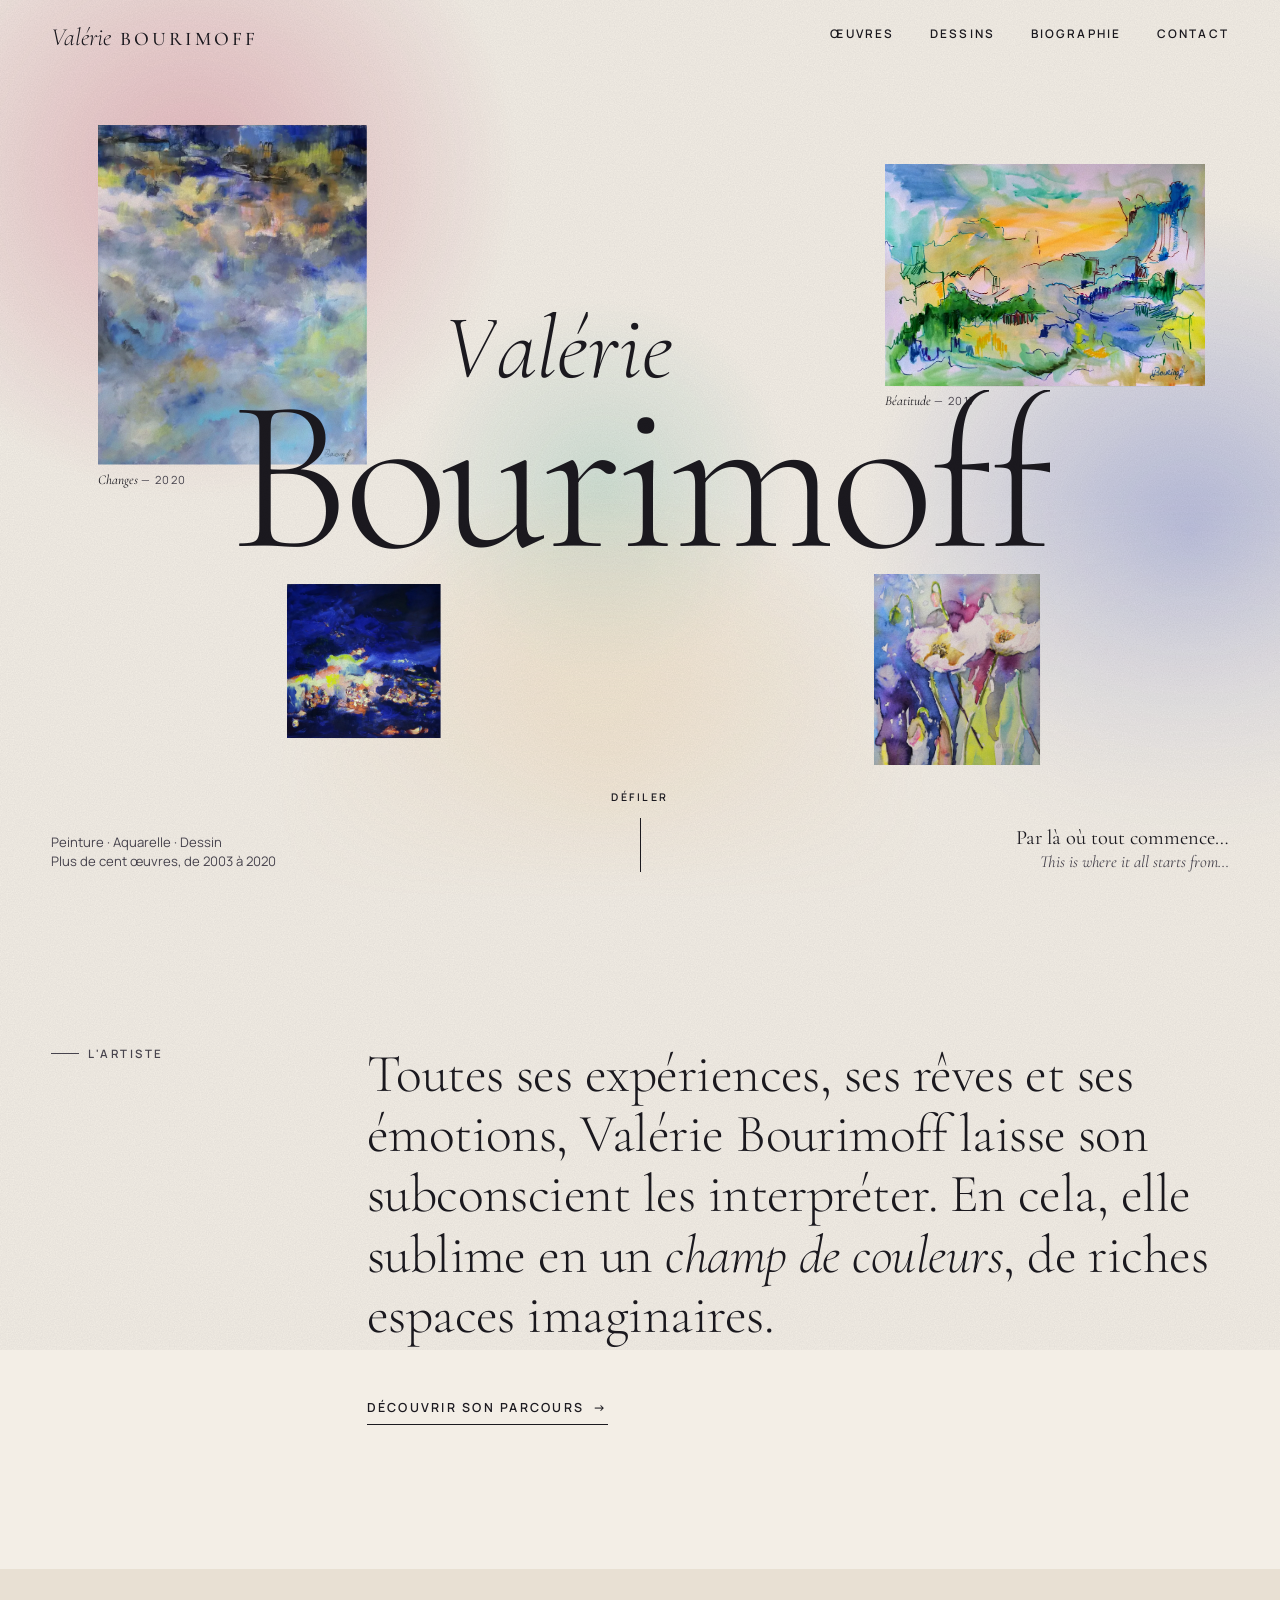
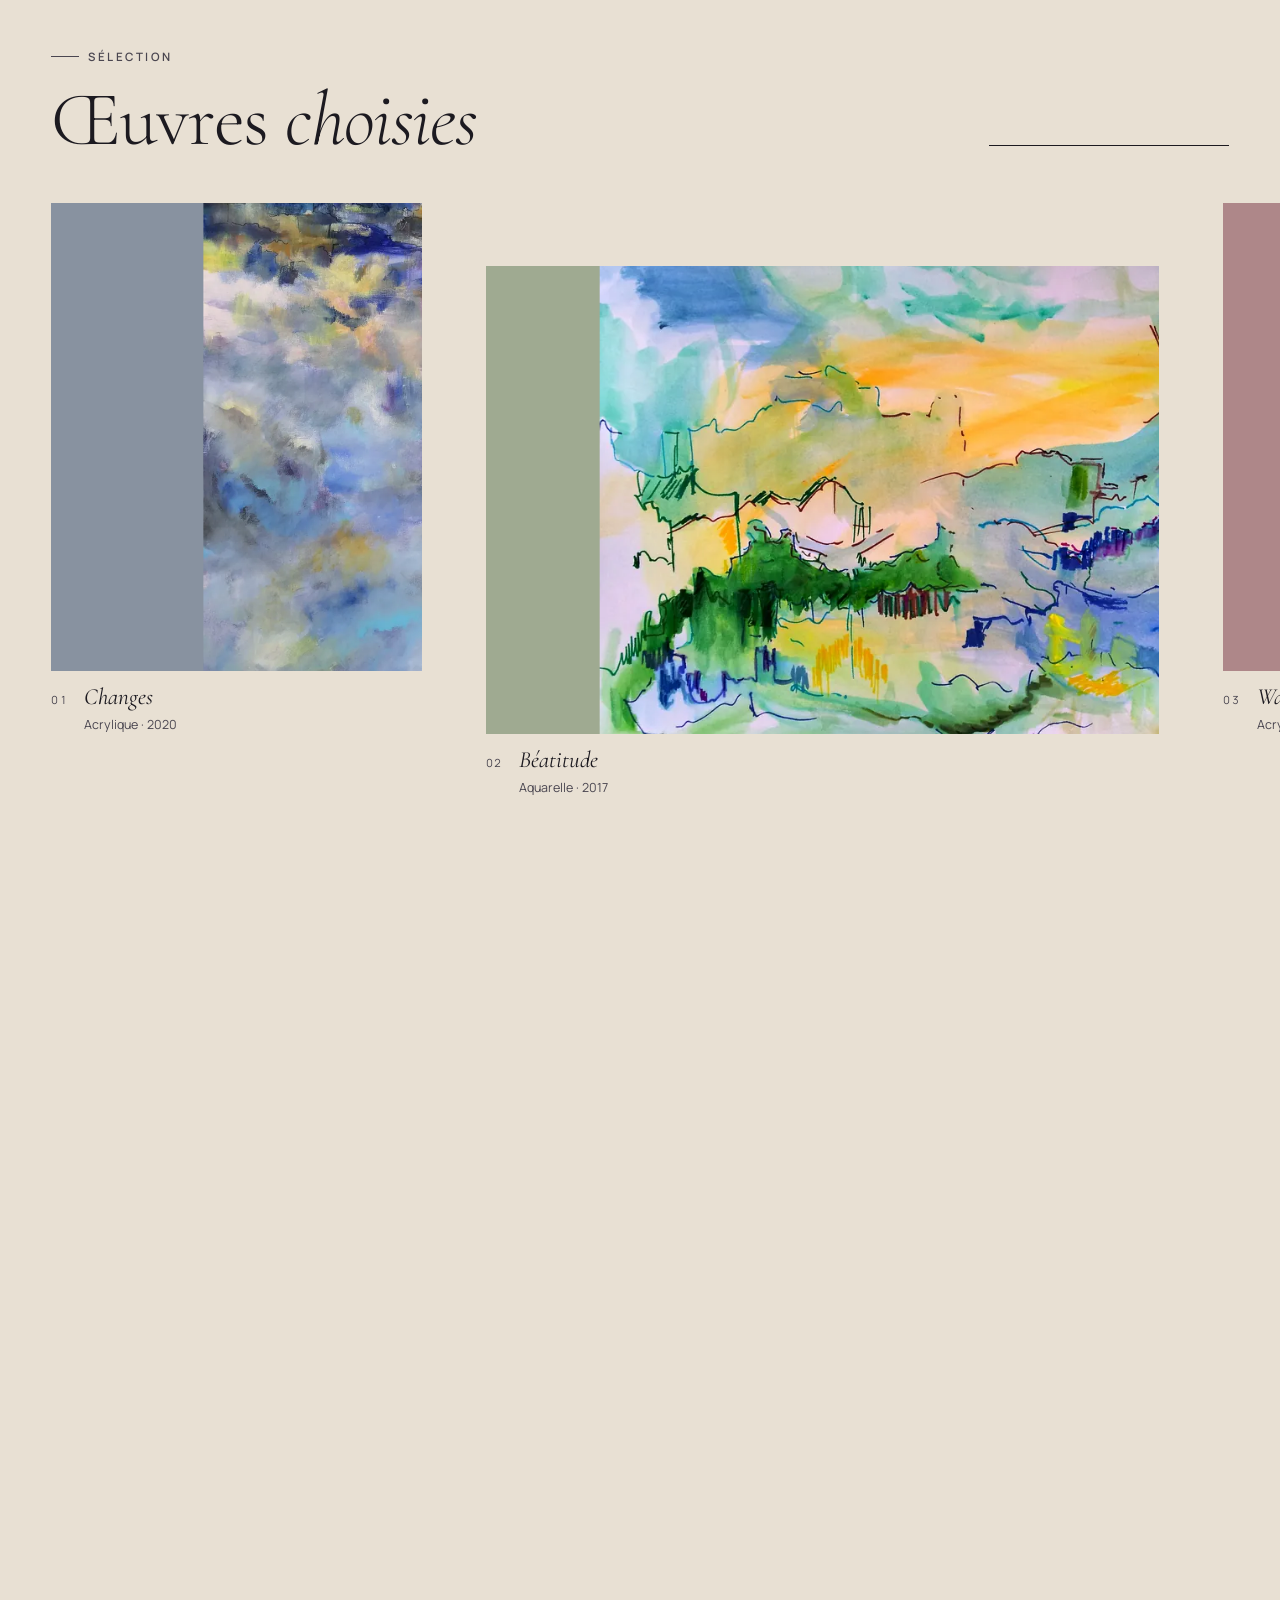
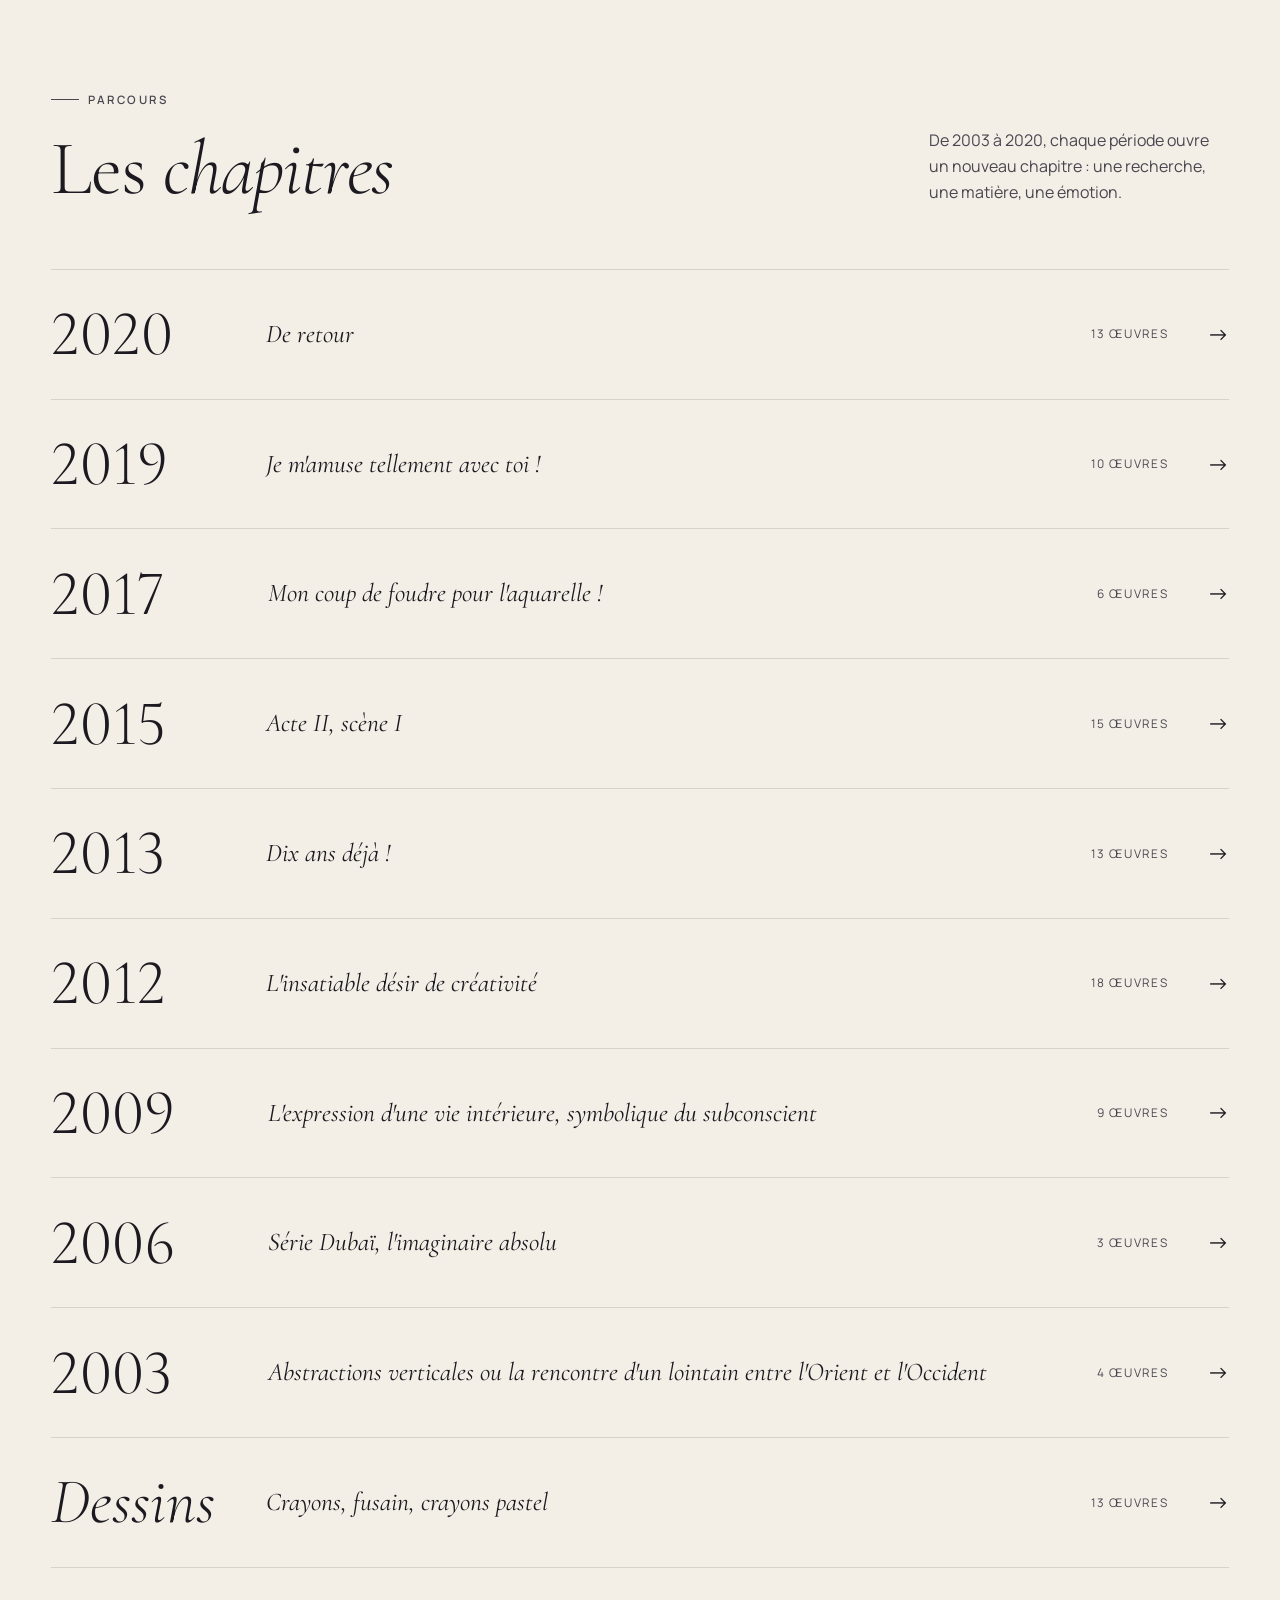
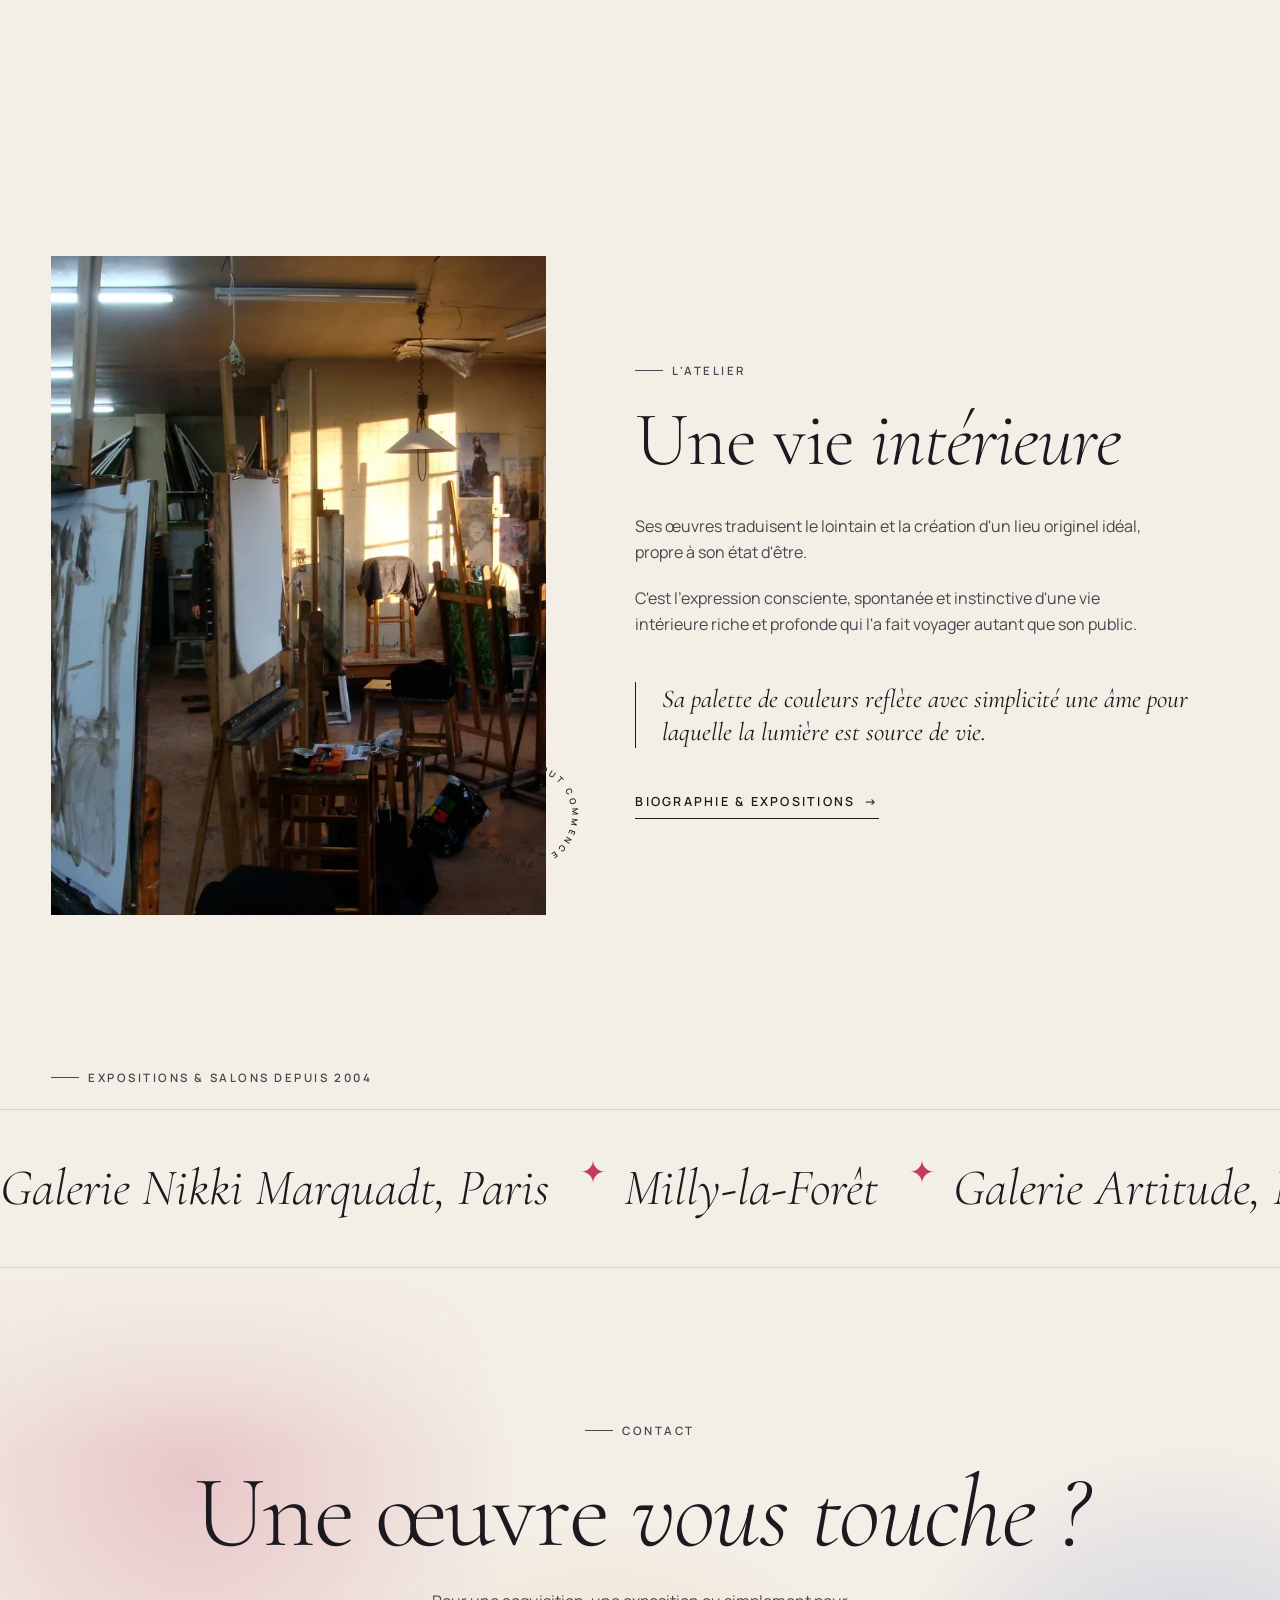
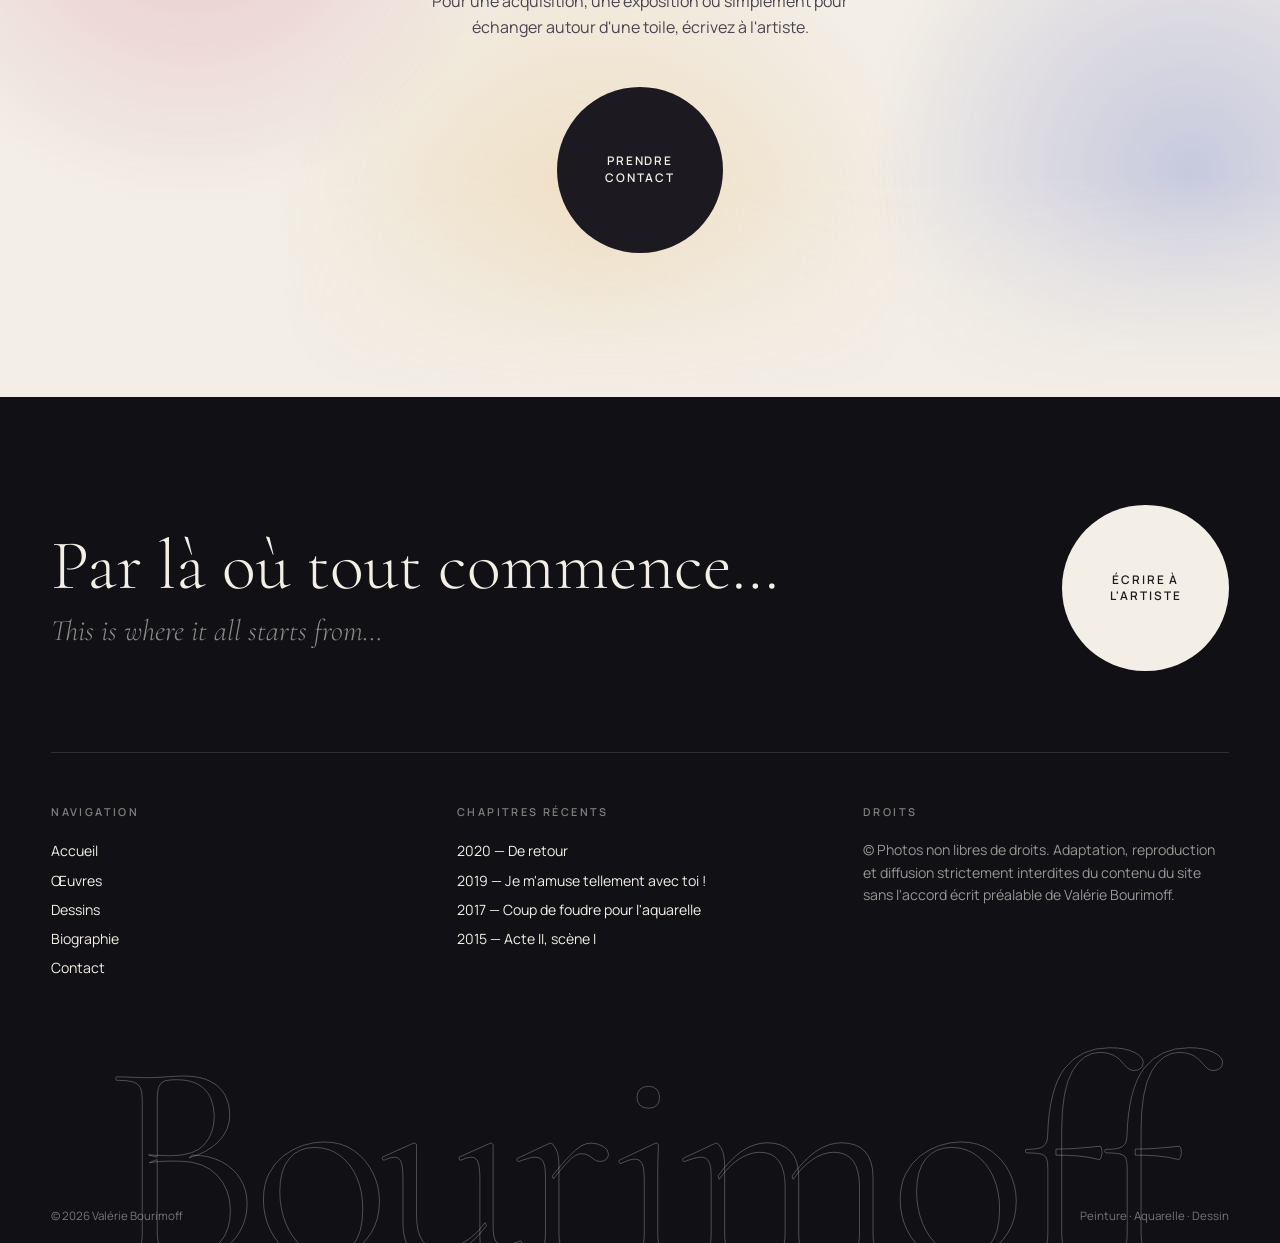
==== commit f15e1d20: "Masquer le titre des œuvres sans titre, centrer le libellé du curseur Les 13 œuvres « Sans titre » n" ====
--- a/index.html
+++ b/index.html
@@ -91,8 +91,8 @@
           <span class="frame"><img src="assets/img/oeuvres/m/beatitude.webp" width="900" height="625" alt="Béatitude, aquarelle, 2017"></span>
           <span class="hero__cap" aria-hidden="true"><em>Béatitude</em> — 2017</span>
         </a>
-        <a class="hero__art hero__art--c" href="oeuvres.html#oeuvre-sans-titre-2019-02" data-work="sans-titre-2019-02" data-depth="30" data-speed="-0.3" data-cursor="Voir">
-          <span class="frame"><img src="assets/img/oeuvres/m/sans-titre-2019-02.webp" width="784" height="900" alt="Sans titre, aquarelle, 2019"></span>
+        <a class="hero__art hero__art--c" href="oeuvres.html#oeuvre-aquarelle-2019-02" data-work="aquarelle-2019-02" data-depth="30" data-speed="-0.3" data-cursor="Voir">
+          <span class="frame"><img src="assets/img/oeuvres/m/aquarelle-2019-02.webp" width="784" height="900" alt="Aquarelle, 2019"></span>
         </a>
         <a class="hero__art hero__art--d" href="oeuvres.html#oeuvre-jt20hf2" data-work="jt20hf2" data-depth="-26" data-speed="-0.22" data-cursor="Voir">
           <span class="frame"><img src="assets/img/oeuvres/m/jt20hf2.webp" width="896" height="900" alt="JT20HF2, acrylique, 2013"></span>
@@ -144,7 +144,7 @@
       </div>
       <ol class="chapters" data-chapters>
         <li><a href="oeuvres.html#chapitre-2020" data-dark data-preview="assets/img/oeuvres/m/changes.webp"><img class="chapters__thumb" src="assets/img/oeuvres/m/changes.webp" alt="" loading="lazy"><span class="chapters__year">2020</span><span class="chapters__title">De retour</span><span class="chapters__count">13 œuvres</span><span class="chapters__arrow" aria-hidden="true">→</span></a></li>
-        <li><a href="oeuvres.html#chapitre-2019" data-dark data-preview="assets/img/oeuvres/m/sans-titre-2019-02.webp"><img class="chapters__thumb" src="assets/img/oeuvres/m/sans-titre-2019-02.webp" alt="" loading="lazy"><span class="chapters__year">2019</span><span class="chapters__title">Je m'amuse tellement avec toi&nbsp;!</span><span class="chapters__count">10 œuvres</span><span class="chapters__arrow" aria-hidden="true">→</span></a></li>
+        <li><a href="oeuvres.html#chapitre-2019" data-dark data-preview="assets/img/oeuvres/m/aquarelle-2019-02.webp"><img class="chapters__thumb" src="assets/img/oeuvres/m/aquarelle-2019-02.webp" alt="" loading="lazy"><span class="chapters__year">2019</span><span class="chapters__title">Je m'amuse tellement avec toi&nbsp;!</span><span class="chapters__count">10 œuvres</span><span class="chapters__arrow" aria-hidden="true">→</span></a></li>
         <li><a href="oeuvres.html#chapitre-2017" data-dark data-preview="assets/img/oeuvres/m/samba.webp"><img class="chapters__thumb" src="assets/img/oeuvres/m/samba.webp" alt="" loading="lazy"><span class="chapters__year">2017</span><span class="chapters__title">Mon coup de foudre pour l'aquarelle&nbsp;!</span><span class="chapters__count">6 œuvres</span><span class="chapters__arrow" aria-hidden="true">→</span></a></li>
         <li><a href="oeuvres.html#chapitre-2015" data-dark data-preview="assets/img/oeuvres/m/innate.webp"><img class="chapters__thumb" src="assets/img/oeuvres/m/innate.webp" alt="" loading="lazy"><span class="chapters__year">2015</span><span class="chapters__title">Acte II, scène I</span><span class="chapters__count">15 œuvres</span><span class="chapters__arrow" aria-hidden="true">→</span></a></li>
         <li><a href="oeuvres.html#chapitre-2013" data-dark data-preview="assets/img/oeuvres/m/flowers-2.webp"><img class="chapters__thumb" src="assets/img/oeuvres/m/flowers-2.webp" alt="" loading="lazy"><span class="chapters__year">2013</span><span class="chapters__title">Dix ans déjà&nbsp;!</span><span class="chapters__count">13 œuvres</span><span class="chapters__arrow" aria-hidden="true">→</span></a></li>
--- a/assets/css/style.css
+++ b/assets/css/style.css
@@ -465,20 +465,23 @@
   transition: transform 0.55s var(--ease), background-color 0.4s, border-color 0.4s;
 }
 .cursor__label {
-  position: relative;
+  position: absolute;
+  top: 50%; left: 50%;
+  padding-left: 0.16em; /* compense l'espacement après la dernière lettre */
   font-size: 0.68rem;
   font-weight: 600;
   letter-spacing: 0.16em;
+  line-height: 1;
   text-transform: uppercase;
   color: var(--paper);
   opacity: 0;
-  transform: scale(0.6);
+  transform: translate(-50%, -50%) scale(0.6);
   transition: opacity 0.3s, transform 0.5s var(--ease);
   white-space: nowrap;
 }
 .cursor.is-link .cursor__ring::before { transform: scale(1.6); border-color: rgba(28, 26, 32, 0.25); }
 .cursor.is-label .cursor__ring::before { transform: scale(2.5); background: var(--ink); border-color: var(--ink); }
-.cursor.is-label .cursor__label { opacity: 1; transform: none; }
+.cursor.is-label .cursor__label { opacity: 1; transform: translate(-50%, -50%); }
 .cursor.is-label .cursor__dot { opacity: 0; }
 .cursor.is-hidden { opacity: 0; }
 .cursor.is-light .cursor__dot { background: var(--paper); }
@@ -1422,6 +1425,7 @@
   line-height: 1.2;
 }
 .work__meta { font-size: 0.74rem; color: var(--ink-2); text-align: right; line-height: 1.4; flex-shrink: 0; }
+.work__meta:only-child { text-align: left; }
 
 .js .work { opacity: 0; transform: translateY(50px); transition: opacity 1.1s var(--ease), transform 1.1s var(--ease); transition-delay: var(--d, 0s); }
 .js .work.is-in { opacity: 1; transform: none; }
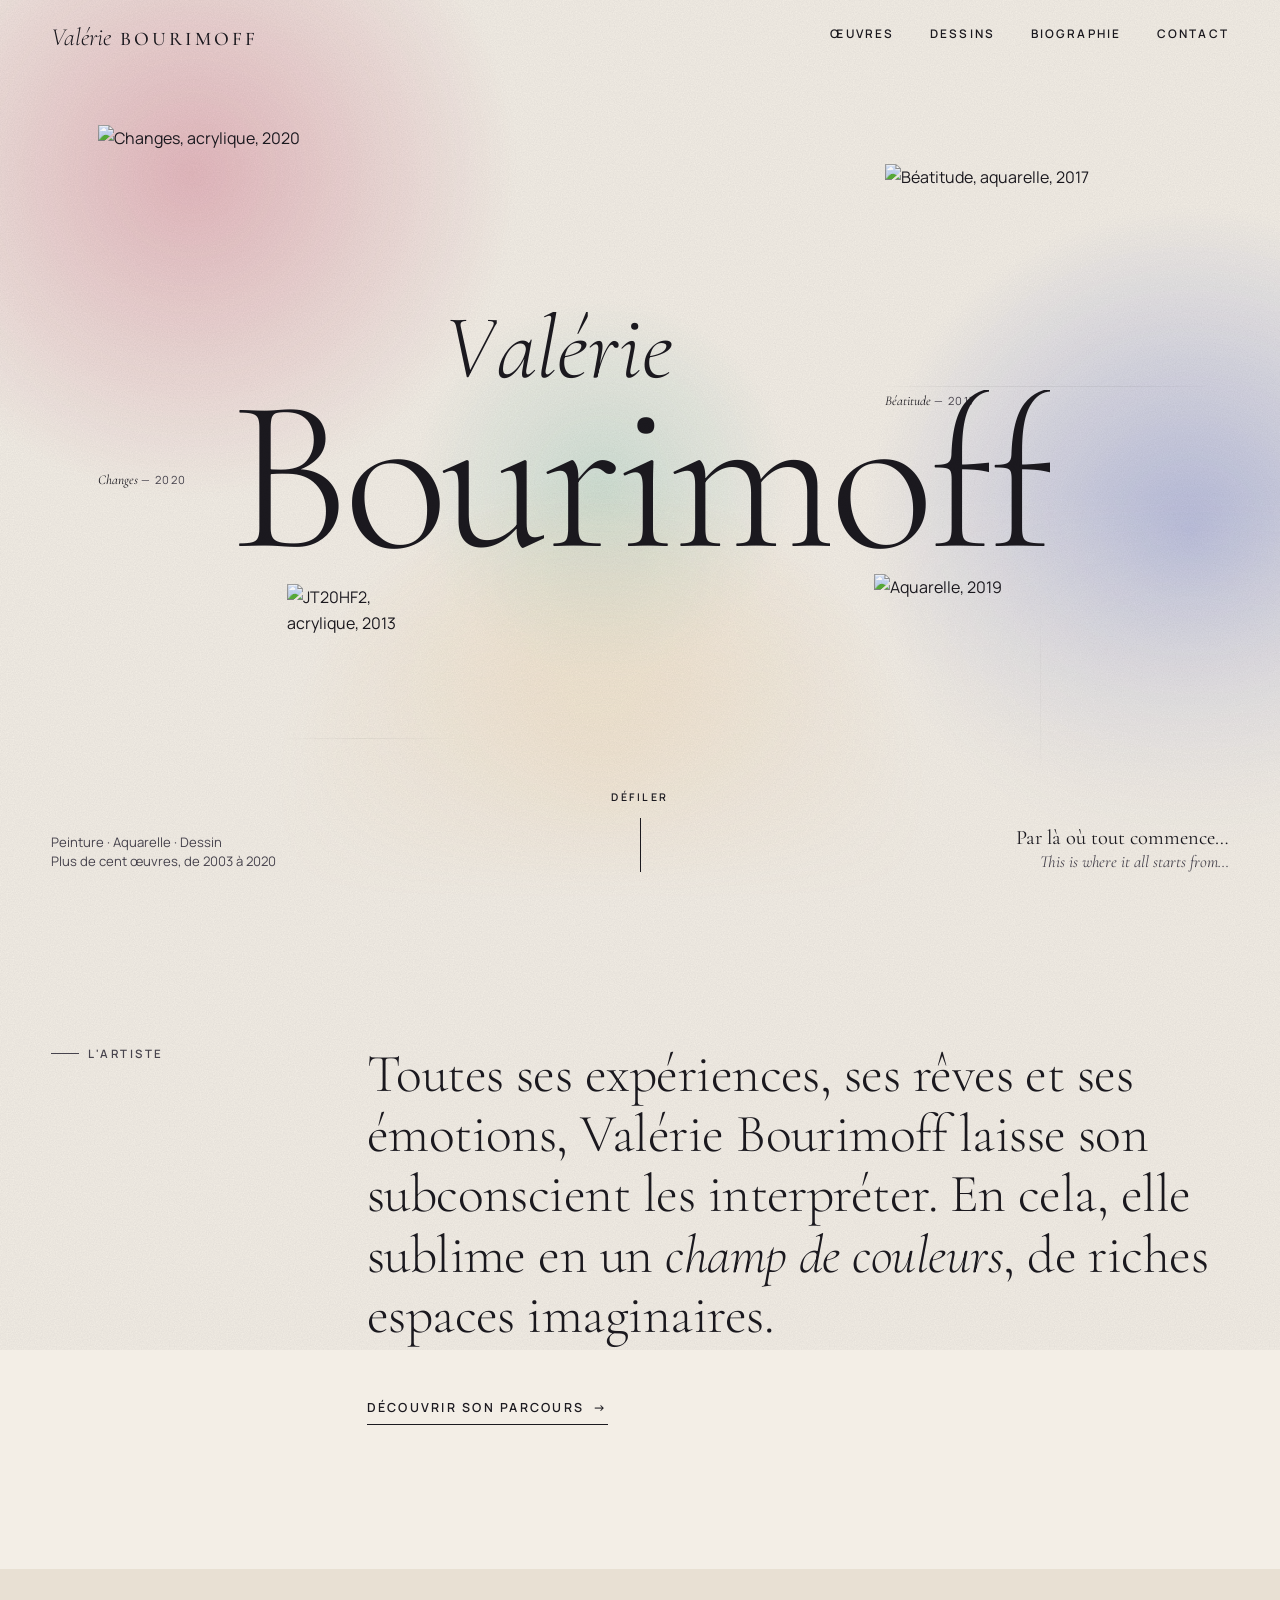
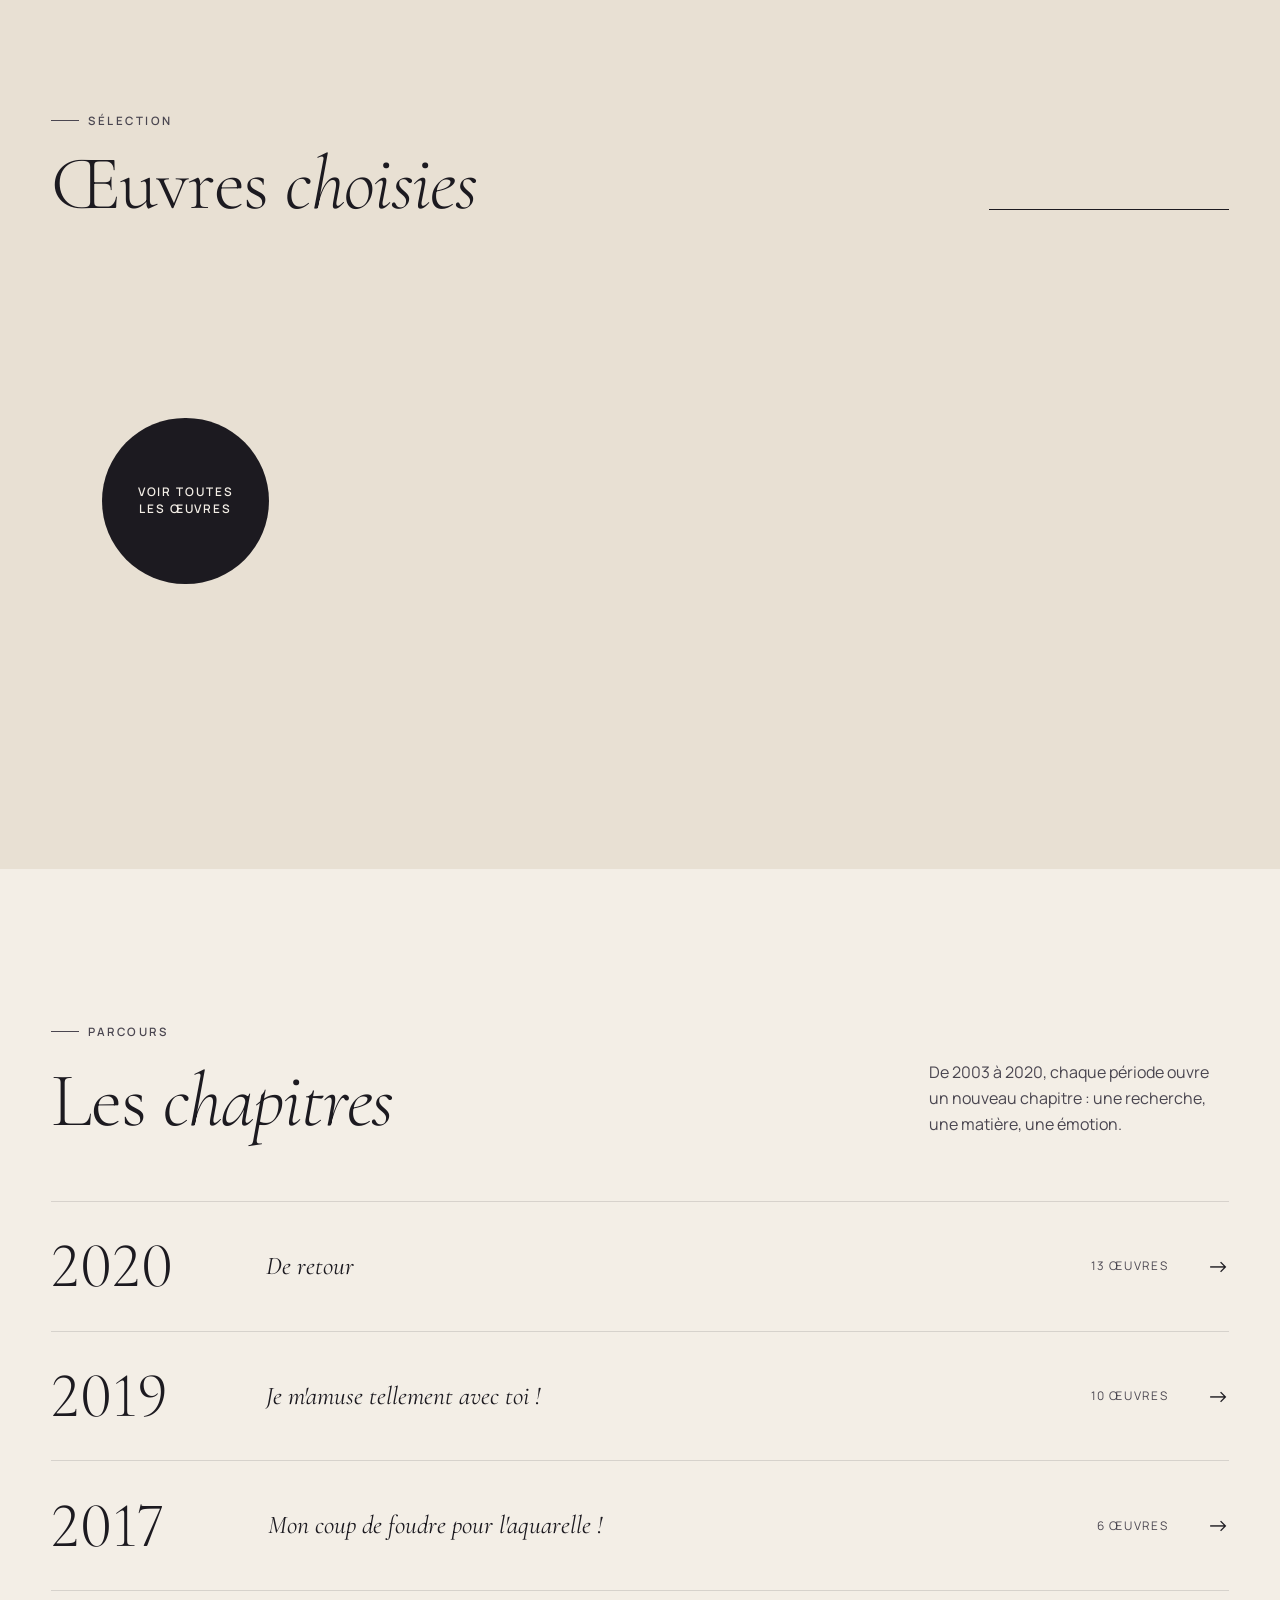
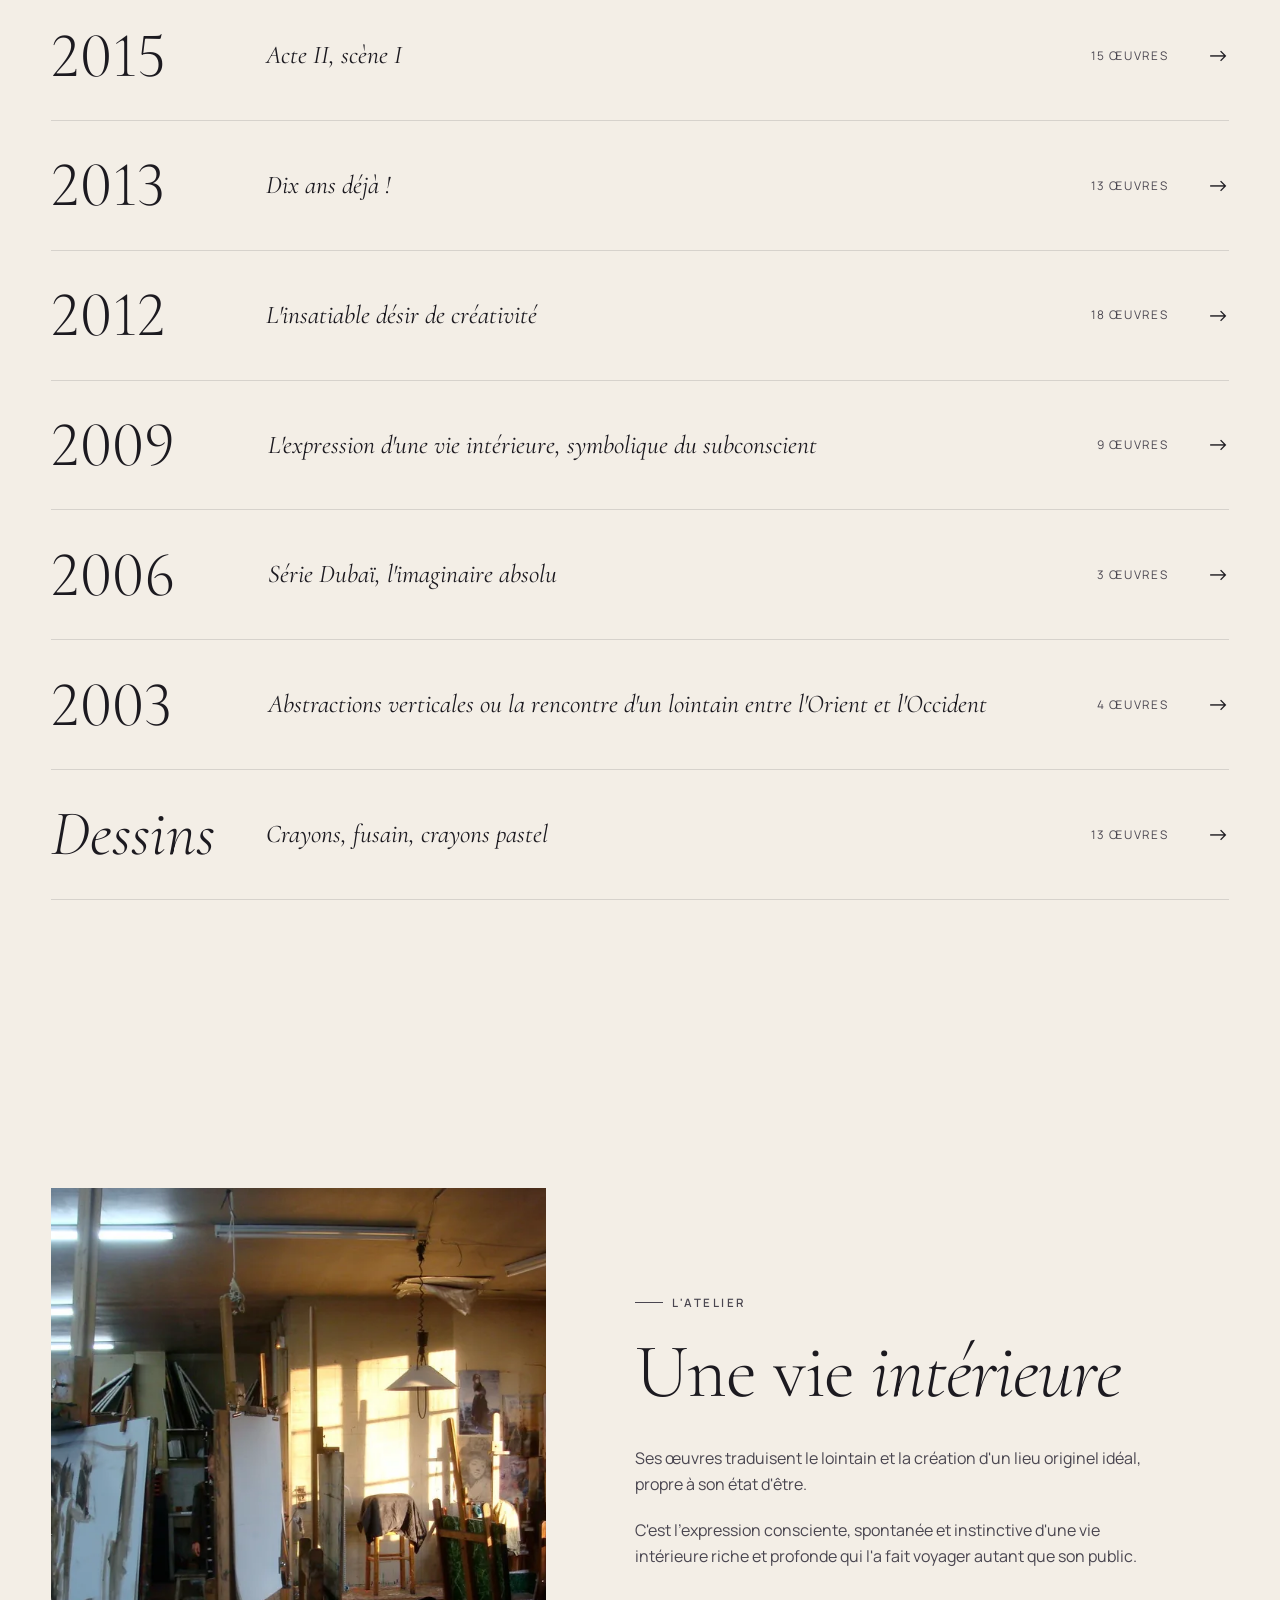
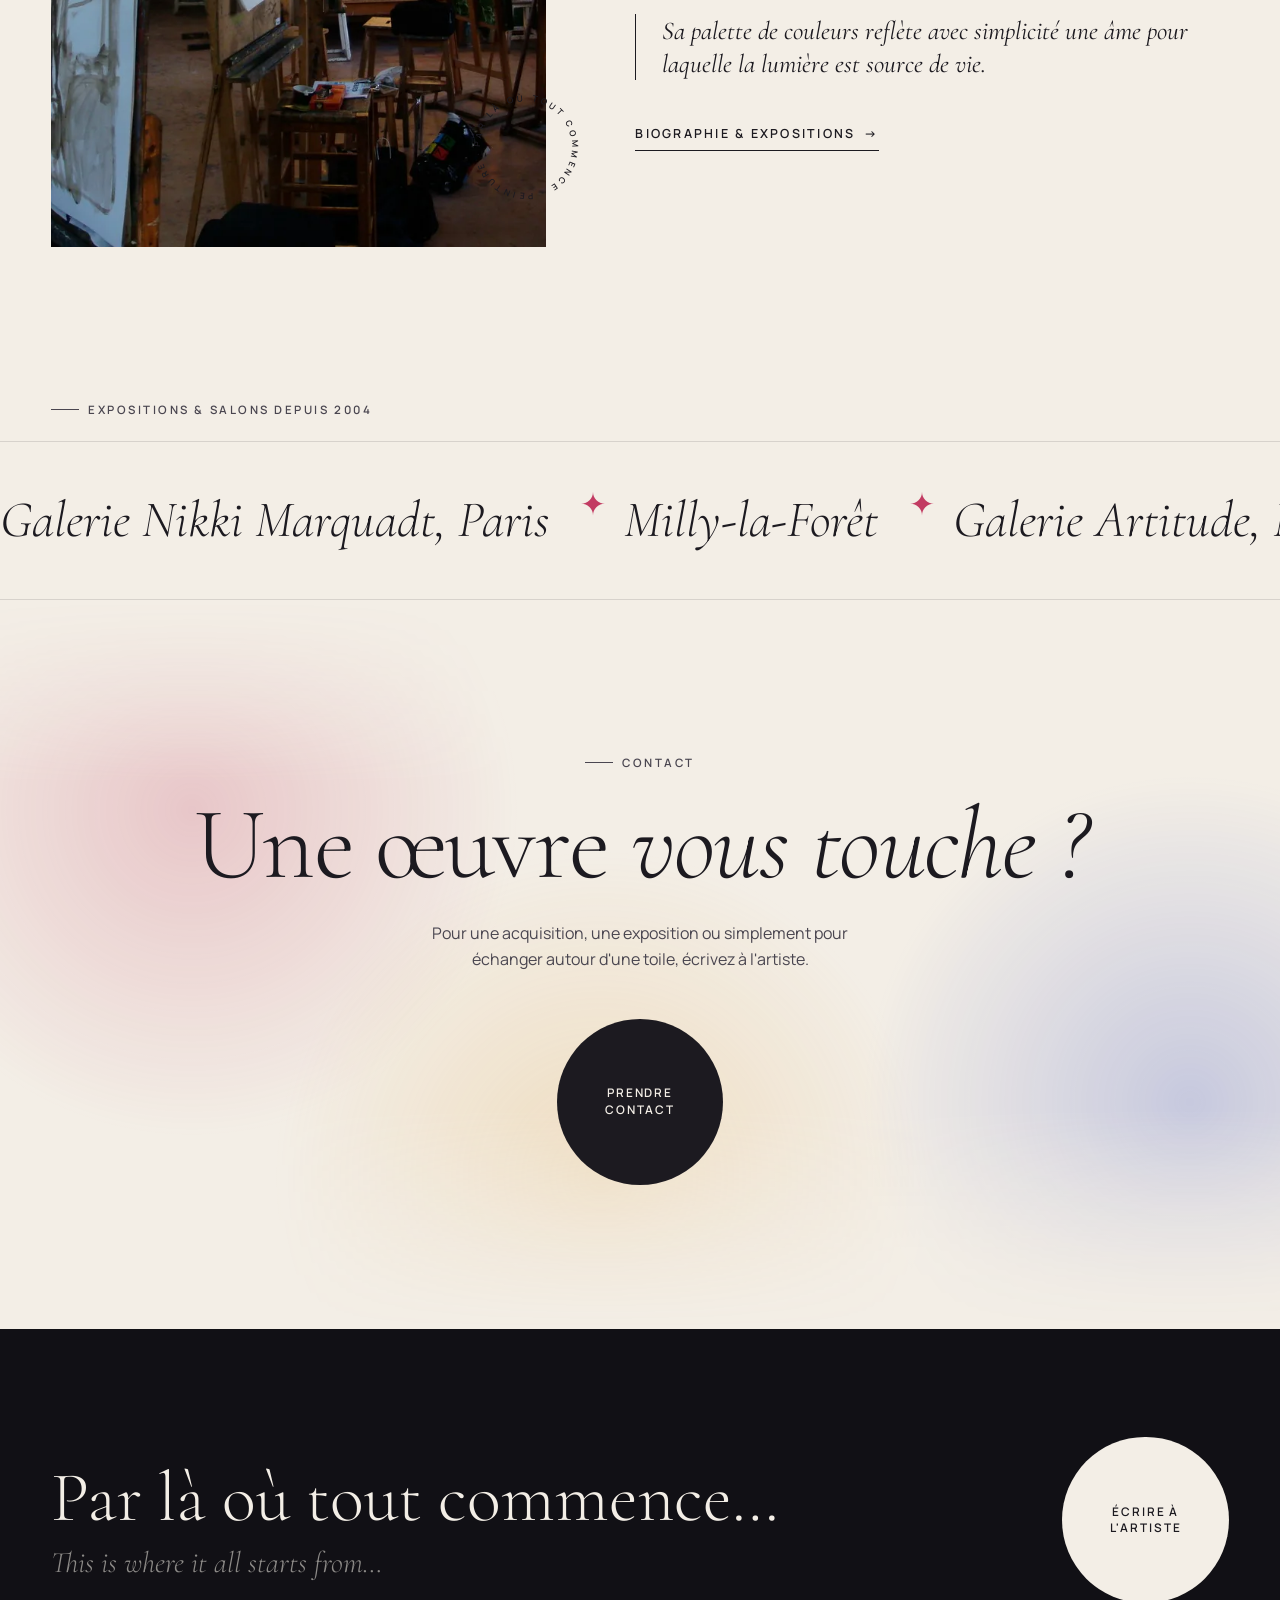
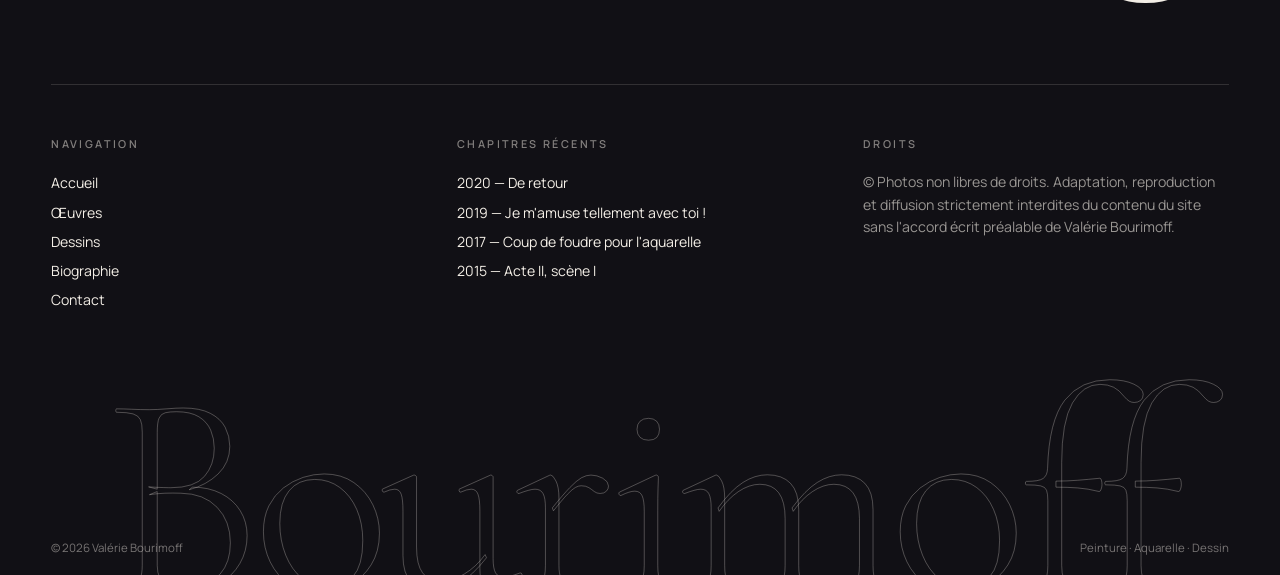
==== commit 9e541d54: "Rendre le site modifiable depuis Pages CMS - Contenus dans content/ (une fiche JSON par œuvre et par" ====
--- a/index.html
+++ b/index.html
@@ -4,7 +4,7 @@
   <meta charset="utf-8">
   <meta name="viewport" content="width=device-width, initial-scale=1, viewport-fit=cover">
   <title>Valérie Bourimoff — Peintre</title>
-  <meta name="description" content="Valérie Bourimoff, peintre. Paysages imaginaires, abstractions, aquarelles et dessins : découvrez plus de cent œuvres, de 2003 à 2020.">
+  <meta name="description" content="Valérie Bourimoff, peintre. Paysages imaginaires, abstractions, aquarelles et dessins : découvrez plus de cent œuvres réalisées depuis 2003.">
   <meta name="theme-color" content="#f3eee6">
   <link rel="icon" href="assets/img/favicon.svg" type="image/svg+xml">
   <meta property="og:type" content="website">
@@ -82,7 +82,7 @@
           <span class="last" aria-hidden="true" data-chars>Bourimoff</span>
         </h1>
 
-        <a class="hero__art hero__art--a" href="oeuvres.html#oeuvre-changes" data-work="changes" data-depth="22" data-speed="-0.18" data-cursor="Voir">
+        <!--@ouverture--><a class="hero__art hero__art--a" href="oeuvres.html#oeuvre-changes" data-work="changes" data-depth="22" data-speed="-0.18" data-cursor="Voir">
           <span class="frame"><img src="assets/img/oeuvres/m/changes.webp" width="712" height="900" alt="Changes, acrylique, 2020" fetchpriority="high"></span>
           <span class="sr-only">Voir l'œuvre</span>
           <span class="hero__cap" aria-hidden="true"><em>Changes</em> — 2020</span>
@@ -96,11 +96,11 @@
         </a>
         <a class="hero__art hero__art--d" href="oeuvres.html#oeuvre-jt20hf2" data-work="jt20hf2" data-depth="-26" data-speed="-0.22" data-cursor="Voir">
           <span class="frame"><img src="assets/img/oeuvres/m/jt20hf2.webp" width="896" height="900" alt="JT20HF2, acrylique, 2013"></span>
-        </a>
+        </a><!--/@ouverture-->
       </div>
 
       <div class="hero__foot">
-        <p class="js-fade">Peinture · Aquarelle · Dessin<br>Plus de cent œuvres, de 2003 à 2020</p>
+        <p class="js-fade">Peinture · Aquarelle · Dessin<br><!--@total-texte-->Plus de cent œuvres<!--/@total-texte-->, de <!--@annee-debut-->2003<!--/@annee-debut--> à <!--@annee-fin-->2020<!--/@annee-fin--></p>
         <a class="scroll-cue js-fade" href="#manifeste">Défiler<i></i></a>
         <p class="tagline js-fade">Par là où tout commence…<em>This is where it all starts from…</em></p>
       </div>
@@ -140,10 +140,10 @@
           <span class="eyebrow">Parcours</span>
           <h2 class="h2 split" id="chap-title" data-split>Les <em>chapitres</em></h2>
         </div>
-        <p data-reveal>De 2003 à 2020, chaque période ouvre un nouveau chapitre&nbsp;: une recherche, une matière, une émotion.</p>
+        <p data-reveal>De <!--@annee-debut-->2003<!--/@annee-debut--> à <!--@annee-fin-->2020<!--/@annee-fin-->, chaque période ouvre un nouveau chapitre&nbsp;: une recherche, une matière, une émotion.</p>
       </div>
       <ol class="chapters" data-chapters>
-        <li><a href="oeuvres.html#chapitre-2020" data-dark data-preview="assets/img/oeuvres/m/changes.webp"><img class="chapters__thumb" src="assets/img/oeuvres/m/changes.webp" alt="" loading="lazy"><span class="chapters__year">2020</span><span class="chapters__title">De retour</span><span class="chapters__count">13 œuvres</span><span class="chapters__arrow" aria-hidden="true">→</span></a></li>
+        <!--@chapitres--><li><a href="oeuvres.html#chapitre-2020" data-dark data-preview="assets/img/oeuvres/m/changes.webp"><img class="chapters__thumb" src="assets/img/oeuvres/m/changes.webp" alt="" loading="lazy"><span class="chapters__year">2020</span><span class="chapters__title">De retour</span><span class="chapters__count">13 œuvres</span><span class="chapters__arrow" aria-hidden="true">→</span></a></li>
         <li><a href="oeuvres.html#chapitre-2019" data-dark data-preview="assets/img/oeuvres/m/aquarelle-2019-02.webp"><img class="chapters__thumb" src="assets/img/oeuvres/m/aquarelle-2019-02.webp" alt="" loading="lazy"><span class="chapters__year">2019</span><span class="chapters__title">Je m'amuse tellement avec toi&nbsp;!</span><span class="chapters__count">10 œuvres</span><span class="chapters__arrow" aria-hidden="true">→</span></a></li>
         <li><a href="oeuvres.html#chapitre-2017" data-dark data-preview="assets/img/oeuvres/m/samba.webp"><img class="chapters__thumb" src="assets/img/oeuvres/m/samba.webp" alt="" loading="lazy"><span class="chapters__year">2017</span><span class="chapters__title">Mon coup de foudre pour l'aquarelle&nbsp;!</span><span class="chapters__count">6 œuvres</span><span class="chapters__arrow" aria-hidden="true">→</span></a></li>
         <li><a href="oeuvres.html#chapitre-2015" data-dark data-preview="assets/img/oeuvres/m/innate.webp"><img class="chapters__thumb" src="assets/img/oeuvres/m/innate.webp" alt="" loading="lazy"><span class="chapters__year">2015</span><span class="chapters__title">Acte II, scène I</span><span class="chapters__count">15 œuvres</span><span class="chapters__arrow" aria-hidden="true">→</span></a></li>
@@ -152,7 +152,7 @@
         <li><a href="oeuvres.html#chapitre-2009" data-dark data-preview="assets/img/oeuvres/m/drips-and-drops.webp"><img class="chapters__thumb" src="assets/img/oeuvres/m/drips-and-drops.webp" alt="" loading="lazy"><span class="chapters__year">2009</span><span class="chapters__title">L'expression d'une vie intérieure, symbolique du subconscient</span><span class="chapters__count">9 œuvres</span><span class="chapters__arrow" aria-hidden="true">→</span></a></li>
         <li><a href="oeuvres.html#chapitre-2006" data-dark data-preview="assets/img/oeuvres/m/dubai-i.webp"><img class="chapters__thumb" src="assets/img/oeuvres/m/dubai-i.webp" alt="" loading="lazy"><span class="chapters__year">2006</span><span class="chapters__title">Série Dubaï, l'imaginaire absolu</span><span class="chapters__count">3 œuvres</span><span class="chapters__arrow" aria-hidden="true">→</span></a></li>
         <li><a href="oeuvres.html#chapitre-2003" data-dark data-preview="assets/img/oeuvres/m/asian-swarmings.webp"><img class="chapters__thumb" src="assets/img/oeuvres/m/asian-swarmings.webp" alt="" loading="lazy"><span class="chapters__year">2003</span><span class="chapters__title">Abstractions verticales ou la rencontre d'un lointain entre l'Orient et l'Occident</span><span class="chapters__count">4 œuvres</span><span class="chapters__arrow" aria-hidden="true">→</span></a></li>
-        <li><a href="oeuvres.html#chapitre-dessins" data-dark data-preview="assets/img/oeuvres/m/sophie-2.webp"><img class="chapters__thumb" src="assets/img/oeuvres/m/sophie-2.webp" alt="" loading="lazy"><span class="chapters__year"><em>Dessins</em></span><span class="chapters__title">Crayons, fusain, crayons pastel</span><span class="chapters__count">13 œuvres</span><span class="chapters__arrow" aria-hidden="true">→</span></a></li>
+        <li><a href="oeuvres.html#chapitre-dessins" data-dark data-preview="assets/img/oeuvres/m/sophie-2.webp"><img class="chapters__thumb" src="assets/img/oeuvres/m/sophie-2.webp" alt="" loading="lazy"><span class="chapters__year"><em>Dessins</em></span><span class="chapters__title">Crayons, fusain, crayons pastel</span><span class="chapters__count">13 œuvres</span><span class="chapters__arrow" aria-hidden="true">→</span></a></li><!--/@chapitres-->
       </ol>
     </section>
 
@@ -178,7 +178,7 @@
     </section>
 
     <!-- Expositions -->
-    <section aria-label="Lieux d'exposition">
+    <!--@lieux--><section aria-label="Lieux d'exposition">
       <div class="wrap" style="margin-bottom:22px"><span class="eyebrow">Expositions &amp; salons depuis 2004</span></div>
       <div class="marquee">
         <div class="marquee__track">
@@ -186,7 +186,7 @@
           <span aria-hidden="true">Galerie Nikki Marquadt, Paris</span><b aria-hidden="true">✦</b><span aria-hidden="true">Milly-la-Forêt</span><b aria-hidden="true">✦</b><span aria-hidden="true">Galerie Artitude, Malte</span><b aria-hidden="true">✦</b><span aria-hidden="true">Salon des Arts de Vaucresson</span><b aria-hidden="true">✦</b><span aria-hidden="true">Hôtel de Ville de Boulogne-Billancourt</span><b aria-hidden="true">✦</b><span aria-hidden="true">Galerie d'Agesseau</span><b aria-hidden="true">✦</b><span aria-hidden="true">Étampes</span><b aria-hidden="true">✦</b><span aria-hidden="true">Salon des Artistes de Suresnes</span><b aria-hidden="true">✦</b><span aria-hidden="true">Salon de Ballancourt</span><b aria-hidden="true">✦</b>
         </div>
       </div>
-    </section>
+    </section><!--/@lieux-->
 
     <!-- Contact -->
     <section class="section cta wrap" aria-labelledby="cta-title">
@@ -217,10 +217,10 @@
       <div>
         <h3>Chapitres récents</h3>
         <ul>
-          <li><a href="oeuvres.html#chapitre-2020">2020 — De retour</a></li>
+          <!--@chapitres-recents--><li><a href="oeuvres.html#chapitre-2020">2020 — De retour</a></li>
           <li><a href="oeuvres.html#chapitre-2019">2019 — Je m'amuse tellement avec toi&nbsp;!</a></li>
           <li><a href="oeuvres.html#chapitre-2017">2017 — Coup de foudre pour l'aquarelle</a></li>
-          <li><a href="oeuvres.html#chapitre-2015">2015 — Acte II, scène I</a></li>
+          <li><a href="oeuvres.html#chapitre-2015">2015 — Acte II, scène I</a></li><!--/@chapitres-recents-->
         </ul>
       </div>
       <div>
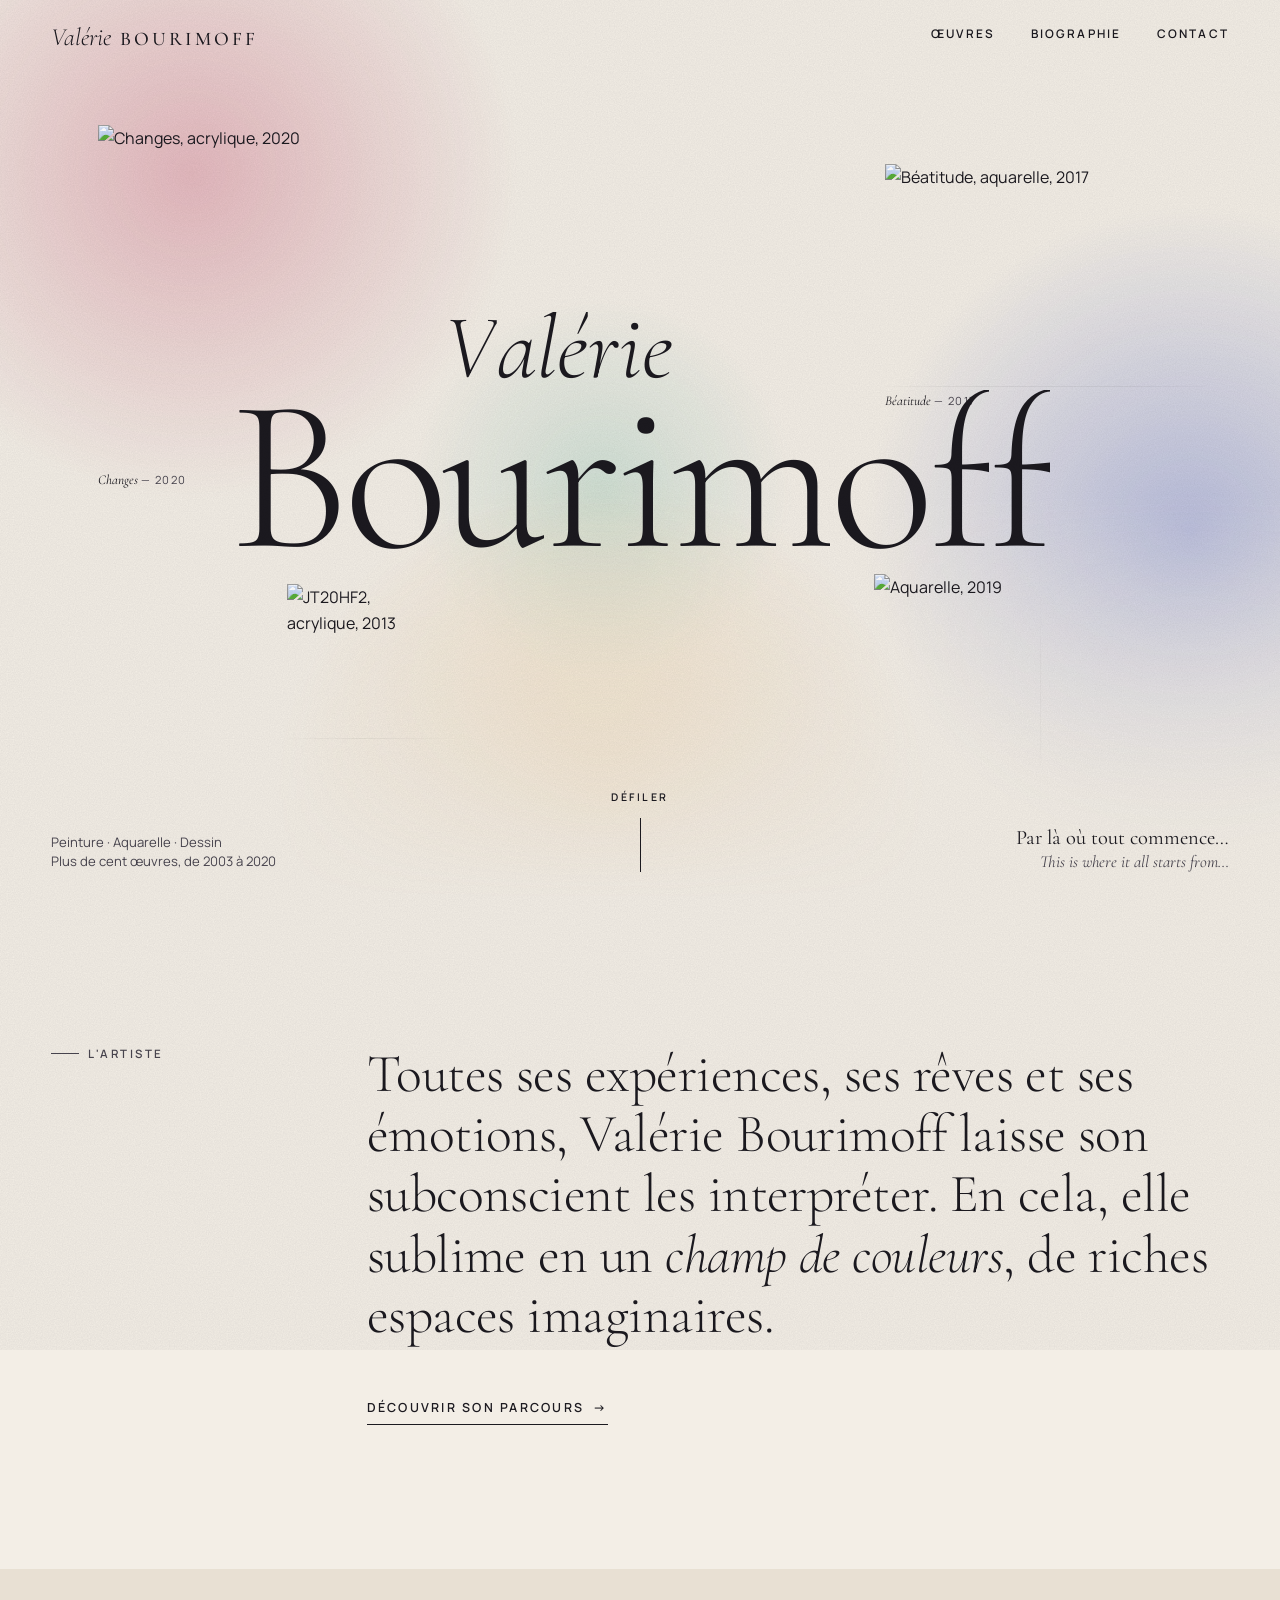
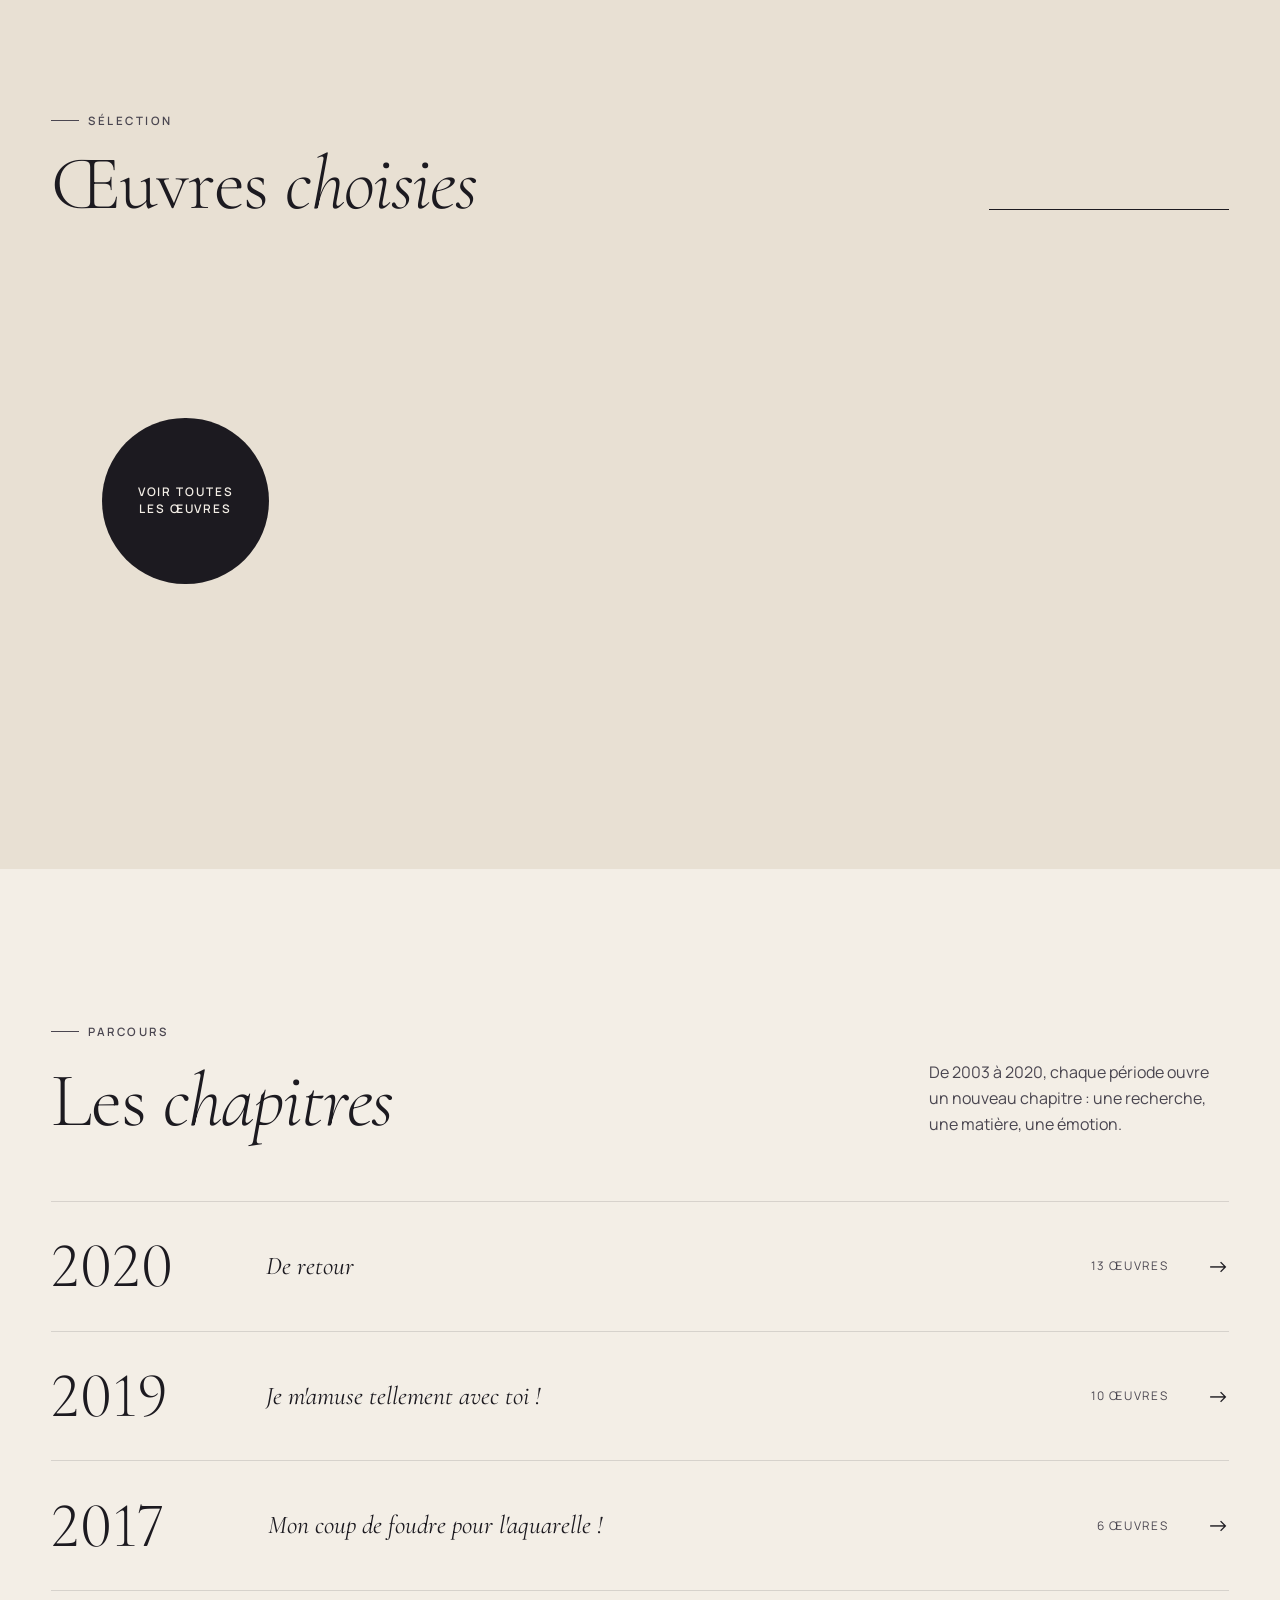
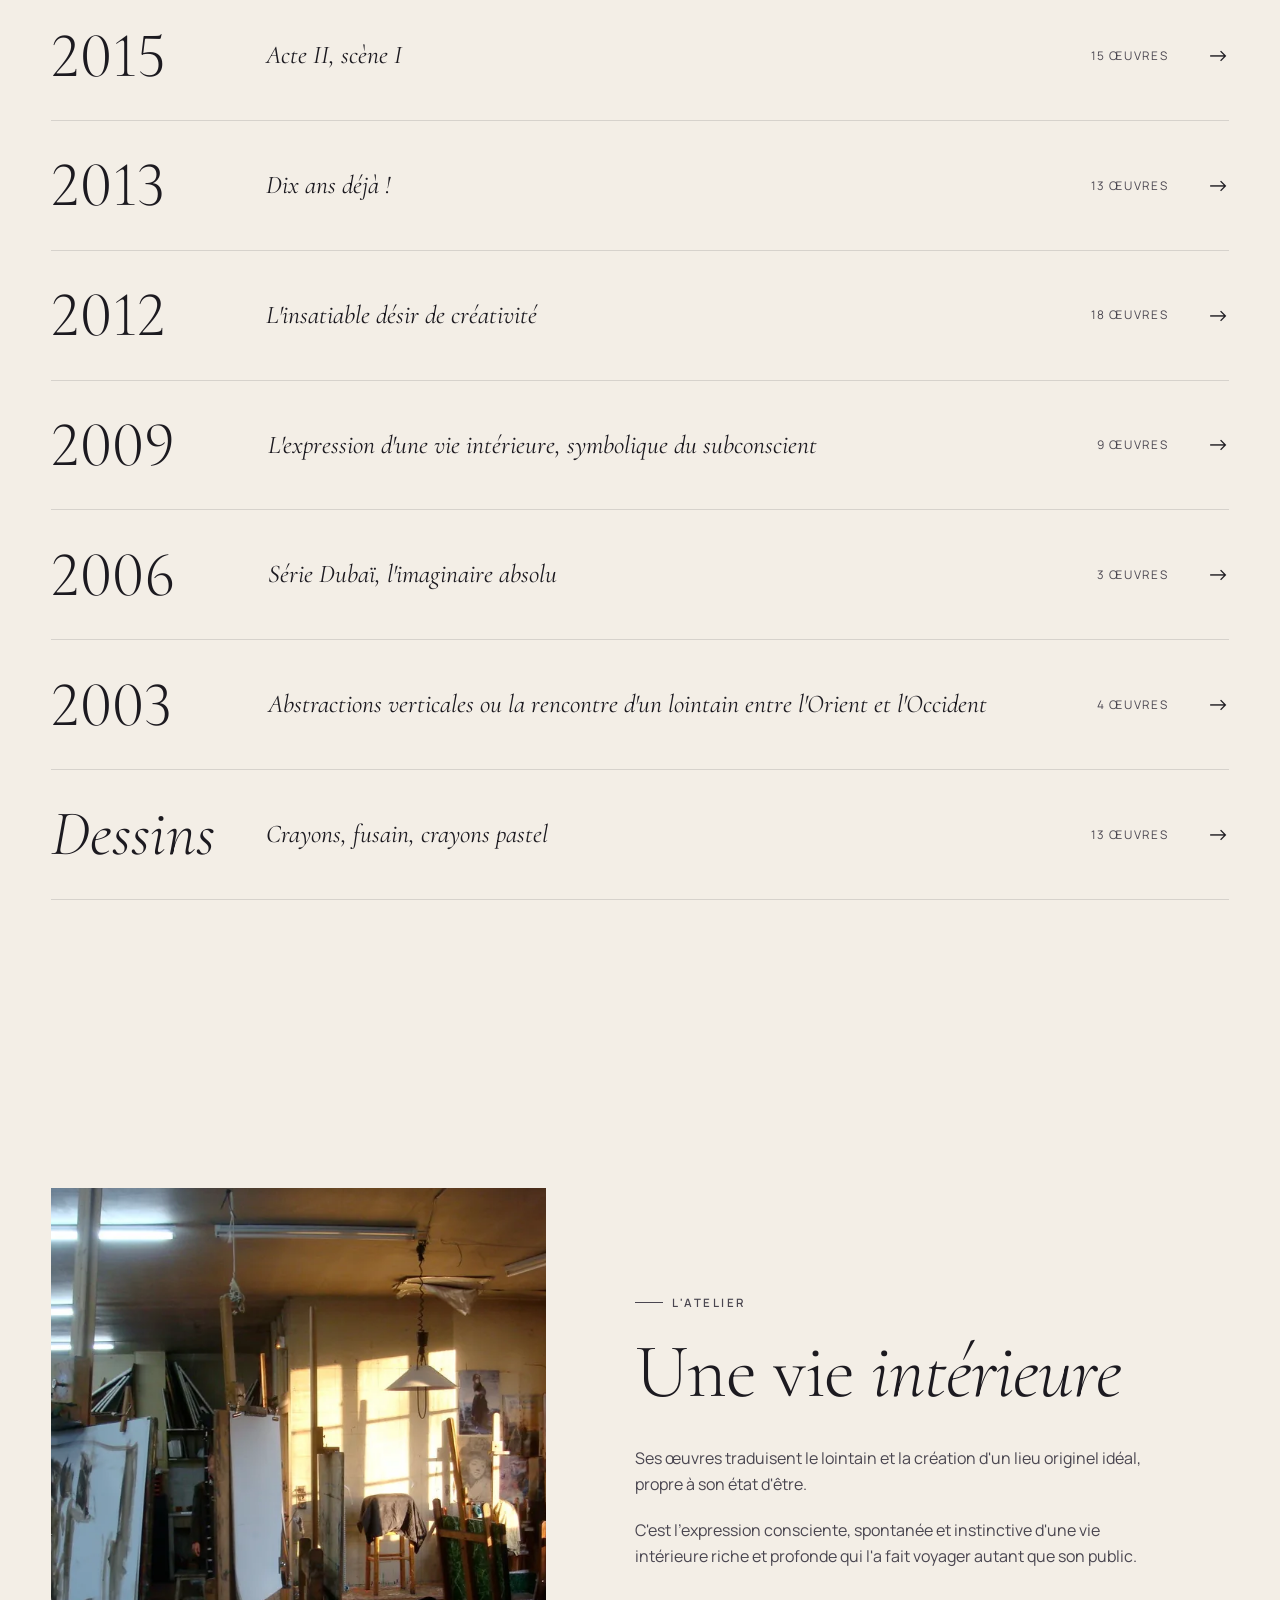
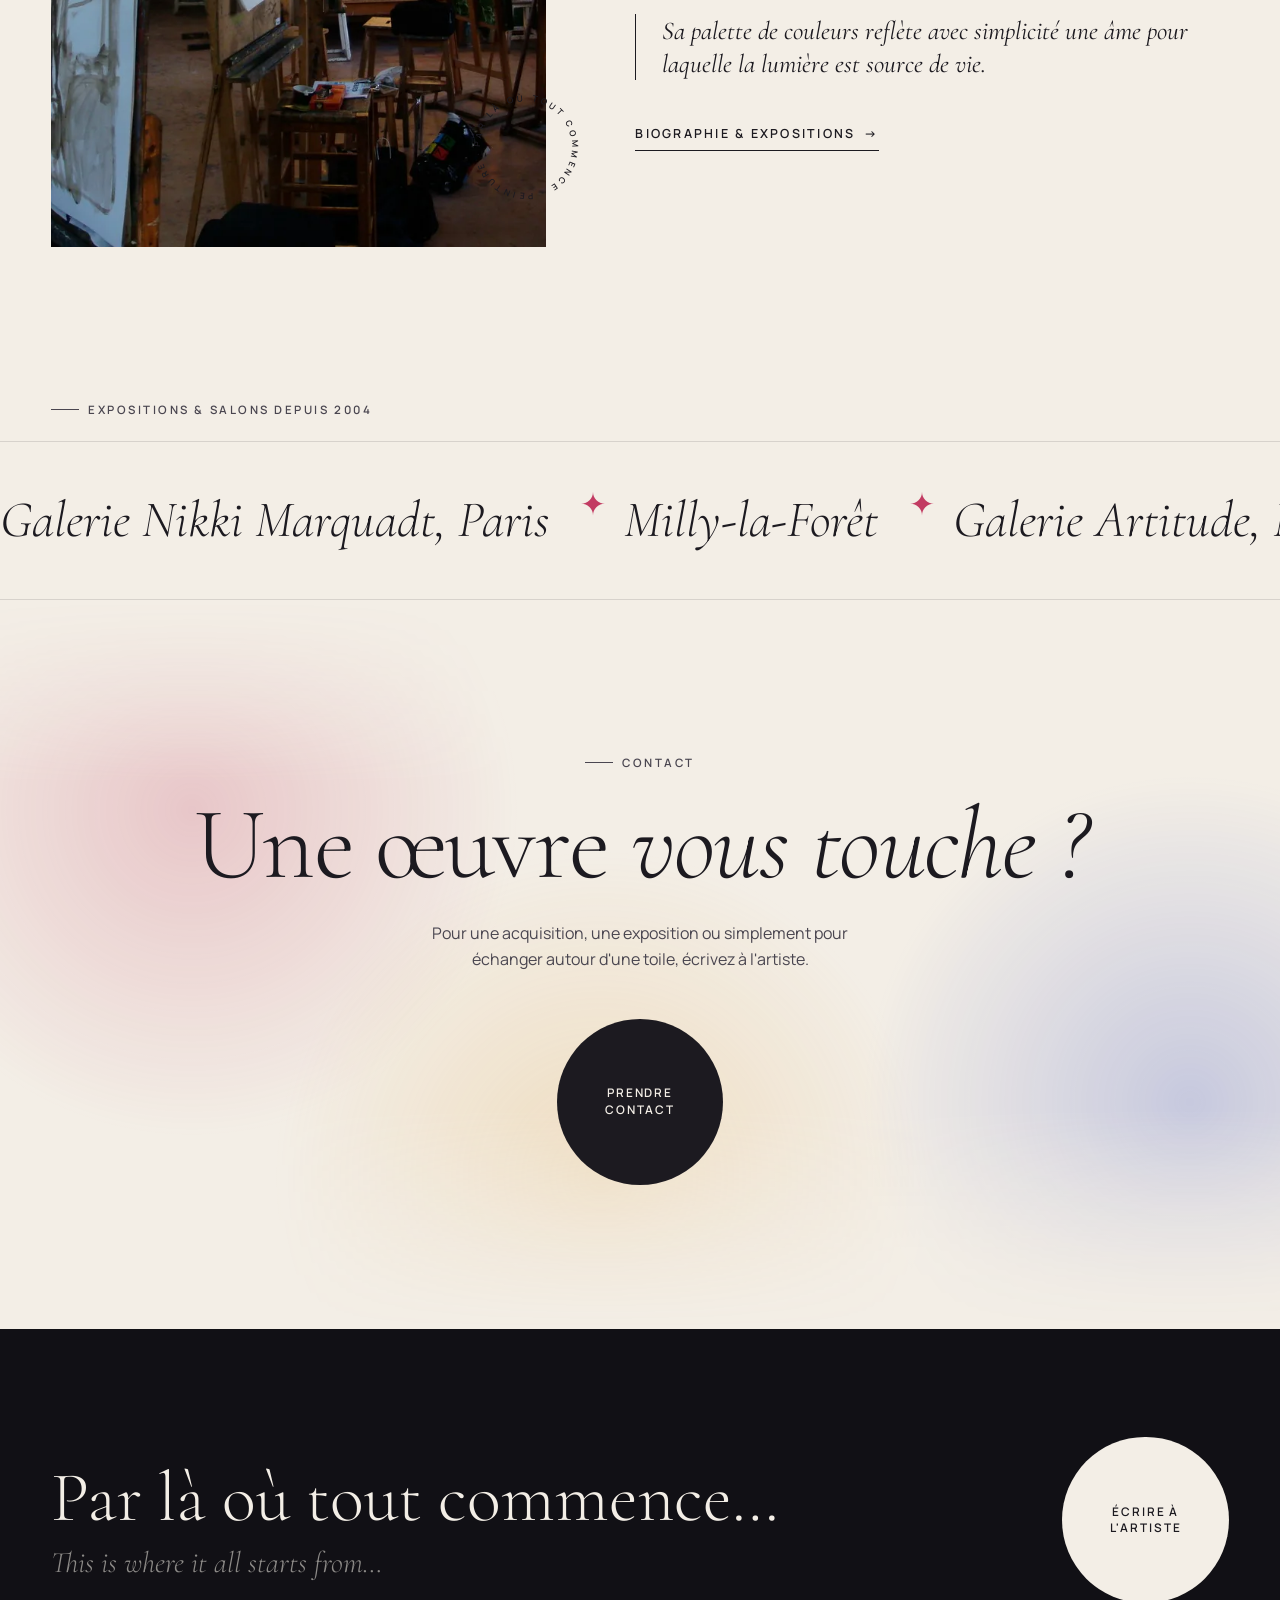
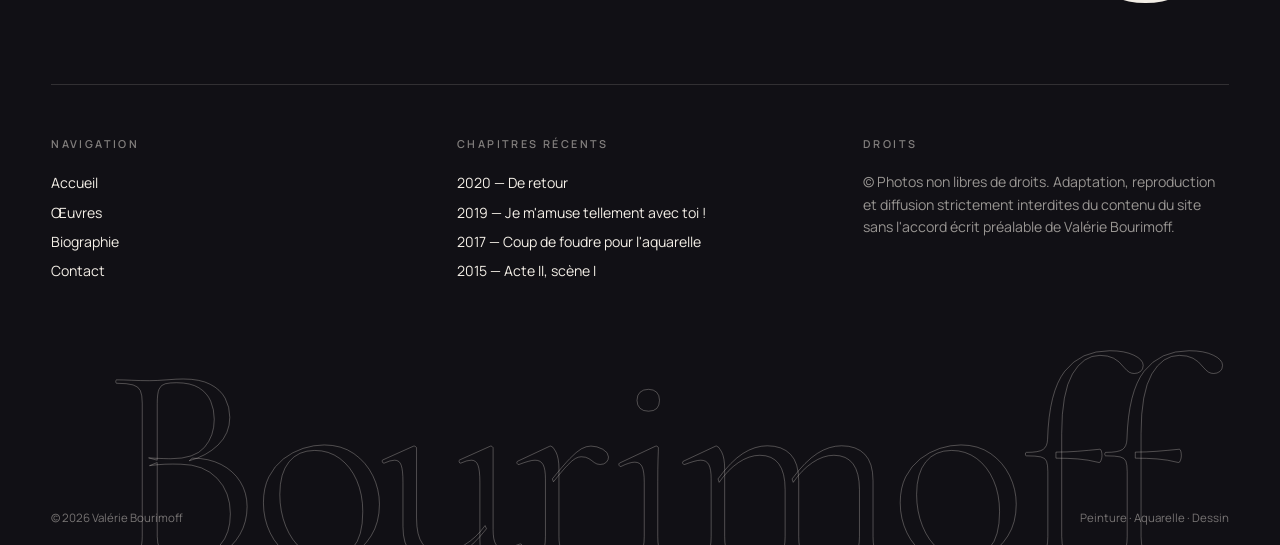
==== commit 162383fd: "Administration du site sur Cloudflare (remplace Pages CMS) - admin/ : interface pour modifier œuvres" ====
--- a/index.html
+++ b/index.html
@@ -51,7 +51,6 @@
     <nav class="nav" aria-label="Navigation principale">
       <ul>
         <li><a href="oeuvres.html"><span class="roll" data-text="Œuvres"><span>Œuvres</span></span></a></li>
-        <li><a href="oeuvres.html#chapitre-dessins"><span class="roll" data-text="Dessins"><span>Dessins</span></span></a></li>
         <li><a href="biographie.html"><span class="roll" data-text="Biographie"><span>Biographie</span></span></a></li>
         <li><a href="contact.html"><span class="roll" data-text="Contact"><span>Contact</span></span></a></li>
       </ul>
@@ -63,11 +62,10 @@
     <ul class="menu__links">
       <li><a href="index.html" aria-current="page"><small>01</small>Accueil</a></li>
       <li><a href="oeuvres.html"><small>02</small>Œuvres</a></li>
-      <li><a href="oeuvres.html#chapitre-dessins"><small>03</small>Dessins</a></li>
-      <li><a href="biographie.html"><small>04</small>Biographie</a></li>
-      <li><a href="contact.html"><small>05</small>Contact</a></li>
+      <li><a href="biographie.html"><small>03</small>Biographie</a></li>
+      <li><a href="contact.html"><small>04</small>Contact</a></li>
     </ul>
-    <div class="menu__foot"><p>Par là où tout commence…</p><span>Peinture · Aquarelle · Dessin</span></div>
+    <div class="menu__foot"><p><!--@site.devise-->Par là où tout commence…<!--/@site.devise--></p><span><!--@site.disciplines-->Peinture · Aquarelle · Dessin<!--/@site.disciplines--></span></div>
   </div>
 
   <main id="contenu">
@@ -100,19 +98,19 @@
       </div>
 
       <div class="hero__foot">
-        <p class="js-fade">Peinture · Aquarelle · Dessin<br><!--@total-texte-->Plus de cent œuvres<!--/@total-texte-->, de <!--@annee-debut-->2003<!--/@annee-debut--> à <!--@annee-fin-->2020<!--/@annee-fin--></p>
+        <p class="js-fade"><!--@site.disciplines-->Peinture · Aquarelle · Dessin<!--/@site.disciplines--><br><!--@total-texte-->Plus de cent œuvres<!--/@total-texte-->, de <!--@annee-debut-->2003<!--/@annee-debut--> à <!--@annee-fin-->2020<!--/@annee-fin--></p>
         <a class="scroll-cue js-fade" href="#manifeste">Défiler<i></i></a>
-        <p class="tagline js-fade">Par là où tout commence…<em>This is where it all starts from…</em></p>
+        <p class="tagline js-fade"><!--@site.devise-->Par là où tout commence…<!--/@site.devise--><em><!--@site.devise_en-->This is where it all starts from…<!--/@site.devise_en--></em></p>
       </div>
     </section>
 
     <!-- Manifeste -->
     <section class="section wrap" id="manifeste" aria-label="L'artiste">
       <div class="manifesto">
-        <div class="manifesto__aside"><span class="eyebrow" data-reveal>L'artiste</span></div>
+        <div class="manifesto__aside"><span class="eyebrow" data-reveal><!--@accueil.manifeste_surtitre-->L'artiste<!--/@accueil.manifeste_surtitre--></span></div>
         <div>
-          <p class="manifesto__text scrub" data-scrub>Toutes ses expériences, ses rêves et ses émotions, Valérie Bourimoff laisse son subconscient les interpréter. En cela, elle sublime en un <em>champ de couleurs</em>, de riches espaces imaginaires.</p>
-          <div class="manifesto__more" data-reveal><a class="link-arrow" href="biographie.html">Découvrir son parcours <span class="arrow" aria-hidden="true">→</span></a></div>
+          <p class="manifesto__text scrub" data-scrub><!--@accueil.manifeste-->Toutes ses expériences, ses rêves et ses émotions, Valérie Bourimoff laisse son subconscient les interpréter. En cela, elle sublime en un <em>champ de couleurs</em>, de riches espaces imaginaires.<!--/@accueil.manifeste--></p>
+          <div class="manifesto__more" data-reveal><a class="link-arrow" href="biographie.html"><!--@accueil.manifeste_lien-->Découvrir son parcours<!--/@accueil.manifeste_lien--> <span class="arrow" aria-hidden="true">→</span></a></div>
         </div>
       </div>
     </section>
@@ -123,7 +121,7 @@
         <div class="hs__head">
           <div>
             <span class="eyebrow">Sélection</span>
-            <h2 class="h2 split" id="sel-title" data-split>Œuvres <em>choisies</em></h2>
+            <h2 class="h2 split" id="sel-title" data-split><!--@accueil.selection_titre-->Œuvres <em>choisies</em><!--/@accueil.selection_titre--></h2>
           </div>
           <div class="hs__progress" aria-hidden="true"><span></span></div>
         </div>
@@ -138,9 +136,9 @@
       <div class="section-head">
         <div>
           <span class="eyebrow">Parcours</span>
-          <h2 class="h2 split" id="chap-title" data-split>Les <em>chapitres</em></h2>
-        </div>
-        <p data-reveal>De <!--@annee-debut-->2003<!--/@annee-debut--> à <!--@annee-fin-->2020<!--/@annee-fin-->, chaque période ouvre un nouveau chapitre&nbsp;: une recherche, une matière, une émotion.</p>
+          <h2 class="h2 split" id="chap-title" data-split><!--@accueil.chapitres_titre-->Les <em>chapitres</em><!--/@accueil.chapitres_titre--></h2>
+        </div>
+        <p data-reveal>De <!--@annee-debut-->2003<!--/@annee-debut--> à <!--@annee-fin-->2020<!--/@annee-fin-->, <!--@accueil.chapitres_texte-->chaque période ouvre un nouveau chapitre&nbsp;: une recherche, une matière, une émotion.<!--/@accueil.chapitres_texte--></p>
       </div>
       <ol class="chapters" data-chapters>
         <!--@chapitres--><li><a href="oeuvres.html#chapitre-2020" data-dark data-preview="assets/img/oeuvres/m/changes.webp"><img class="chapters__thumb" src="assets/img/oeuvres/m/changes.webp" alt="" loading="lazy"><span class="chapters__year">2020</span><span class="chapters__title">De retour</span><span class="chapters__count">13 œuvres</span><span class="chapters__arrow" aria-hidden="true">→</span></a></li>
@@ -160,19 +158,19 @@
     <section class="section wrap" aria-labelledby="studio-title">
       <div class="studio">
         <div class="studio__media">
-          <div class="studio__frame" data-reveal="clip"><div class="px" data-parallax="0.08"><img src="assets/img/site/atelier.webp" width="768" height="1024" alt="L'atelier de Valérie Bourimoff" loading="lazy"></div></div>
+          <div class="studio__frame" data-reveal="clip"><div class="px" data-parallax="0.08"><!--@image.atelier--><img src="assets/img/site/atelier.webp" width="768" height="1024" alt="L'atelier de Valérie Bourimoff" loading="lazy"><!--/@image.atelier--></div></div>
           <svg class="studio__badge" viewBox="0 0 120 120" aria-hidden="true">
             <defs><path id="badge-circle" d="M60,60 m-46,0 a46,46 0 1,1 92,0 a46,46 0 1,1 -92,0"/></defs>
             <text><textPath href="#badge-circle" textLength="286" lengthAdjust="spacing">PAR LÀ OÙ TOUT COMMENCE · PEINTURE · </textPath></text>
           </svg>
         </div>
         <div class="studio__text">
-          <span class="eyebrow">L'atelier</span>
-          <h2 class="h2 split" id="studio-title" data-split>Une vie <em>intérieure</em></h2>
-          <p data-reveal>Ses œuvres traduisent le lointain et la création d'un lieu originel idéal, propre à son état d'être.</p>
-          <p data-reveal>C'est l'expression consciente, spontanée et instinctive d'une vie intérieure riche et profonde qui l'a fait voyager autant que son public.</p>
-          <blockquote class="studio__quote" data-reveal>Sa palette de couleurs reflète avec simplicité une âme pour laquelle la lumière est source de vie.</blockquote>
-          <div data-reveal><a class="link-arrow" href="biographie.html">Biographie &amp; expositions <span class="arrow" aria-hidden="true">→</span></a></div>
+          <span class="eyebrow"><!--@accueil.atelier_surtitre-->L'atelier<!--/@accueil.atelier_surtitre--></span>
+          <h2 class="h2 split" id="studio-title" data-split><!--@accueil.atelier_titre-->Une vie <em>intérieure</em><!--/@accueil.atelier_titre--></h2>
+          <p data-reveal><!--@accueil.atelier_texte1-->Ses œuvres traduisent le lointain et la création d'un lieu originel idéal, propre à son état d'être.<!--/@accueil.atelier_texte1--></p>
+          <p data-reveal><!--@accueil.atelier_texte2-->C'est l'expression consciente, spontanée et instinctive d'une vie intérieure riche et profonde qui l'a fait voyager autant que son public.<!--/@accueil.atelier_texte2--></p>
+          <blockquote class="studio__quote" data-reveal><!--@accueil.atelier_citation-->Sa palette de couleurs reflète avec simplicité une âme pour laquelle la lumière est source de vie.<!--/@accueil.atelier_citation--></blockquote>
+          <div data-reveal><a class="link-arrow" href="biographie.html"><!--@accueil.atelier_lien-->Biographie &amp; expositions<!--/@accueil.atelier_lien--> <span class="arrow" aria-hidden="true">→</span></a></div>
         </div>
       </div>
     </section>
@@ -192,15 +190,15 @@
     <section class="section cta wrap" aria-labelledby="cta-title">
       <div class="pigments" aria-hidden="true"><span></span><span></span><span></span></div>
       <span class="eyebrow">Contact</span>
-      <h2 class="h2 split" id="cta-title" data-split style="margin-top:22px">Une œuvre <em>vous touche&nbsp;?</em></h2>
-      <p data-reveal>Pour une acquisition, une exposition ou simplement pour échanger autour d'une toile, écrivez à l'artiste.</p>
+      <h2 class="h2 split" id="cta-title" data-split style="margin-top:22px"><!--@accueil.contact_titre-->Une œuvre <em>vous touche&nbsp;?</em><!--/@accueil.contact_titre--></h2>
+      <p data-reveal><!--@accueil.contact_texte-->Pour une acquisition, une exposition ou simplement pour échanger autour d'une toile, écrivez à l'artiste.<!--/@accueil.contact_texte--></p>
       <a class="btn-round" href="contact.html" data-magnetic>Prendre<br>contact</a>
     </section>
   </main>
 
   <footer class="site-footer" data-dark>
     <div class="footer__top">
-      <p class="footer__quote">Par là où tout commence…<em>This is where it all starts from…</em></p>
+      <p class="footer__quote"><!--@site.devise-->Par là où tout commence…<!--/@site.devise--><em><!--@site.devise_en-->This is where it all starts from…<!--/@site.devise_en--></em></p>
       <a class="btn-round btn-round--light" href="contact.html" data-magnetic>Écrire à<br>l'artiste</a>
     </div>
     <div class="footer__grid">
@@ -209,7 +207,6 @@
         <ul>
           <li><a href="index.html">Accueil</a></li>
           <li><a href="oeuvres.html">Œuvres</a></li>
-          <li><a href="oeuvres.html#chapitre-dessins">Dessins</a></li>
           <li><a href="biographie.html">Biographie</a></li>
           <li><a href="contact.html">Contact</a></li>
         </ul>
@@ -225,11 +222,11 @@
       </div>
       <div>
         <h3>Droits</h3>
-        <p>© Photos non libres de droits. Adaptation, reproduction et diffusion strictement interdites du contenu du site sans l'accord écrit préalable de Valérie Bourimoff.</p>
+        <p><!--@site.droits-->© Photos non libres de droits. Adaptation, reproduction et diffusion strictement interdites du contenu du site sans l'accord écrit préalable de Valérie Bourimoff.<!--/@site.droits--></p>
       </div>
     </div>
     <div class="footer__name" aria-hidden="true">Bourimoff</div>
-    <div class="footer__bottom"><span>© <span data-year>2026</span> Valérie Bourimoff</span><span>Peinture · Aquarelle · Dessin</span></div>
+    <div class="footer__bottom"><span>© <span data-year>2026</span> Valérie Bourimoff</span><span><!--@site.disciplines-->Peinture · Aquarelle · Dessin<!--/@site.disciplines--></span></div>
   </footer>
 
   <div class="curtain" aria-hidden="true"></div>
--- a/assets/css/style.css
+++ b/assets/css/style.css
@@ -73,6 +73,8 @@
 }
 
 img { display: block; max-width: 100%; height: auto; }
+/* Images non enregistrables par appui long ou glisser-déposer (voir initImageGuard) */
+img { -webkit-user-drag: none; -webkit-touch-callout: none; user-select: none; -webkit-user-select: none; }
 a { color: inherit; text-decoration: none; }
 button { font: inherit; color: inherit; background: none; border: 0; padding: 0; cursor: pointer; }
 ul, ol { margin: 0; padding: 0; list-style: none; }
@@ -407,7 +409,6 @@
 .menu.is-open .menu__links li:nth-child(2) a { transition-delay: 0.06s; }
 .menu.is-open .menu__links li:nth-child(3) a { transition-delay: 0.12s; }
 .menu.is-open .menu__links li:nth-child(4) a { transition-delay: 0.18s; }
-.menu.is-open .menu__links li:nth-child(5) a { transition-delay: 0.24s; }
 .menu__foot {
   display: flex;
   justify-content: space-between;
